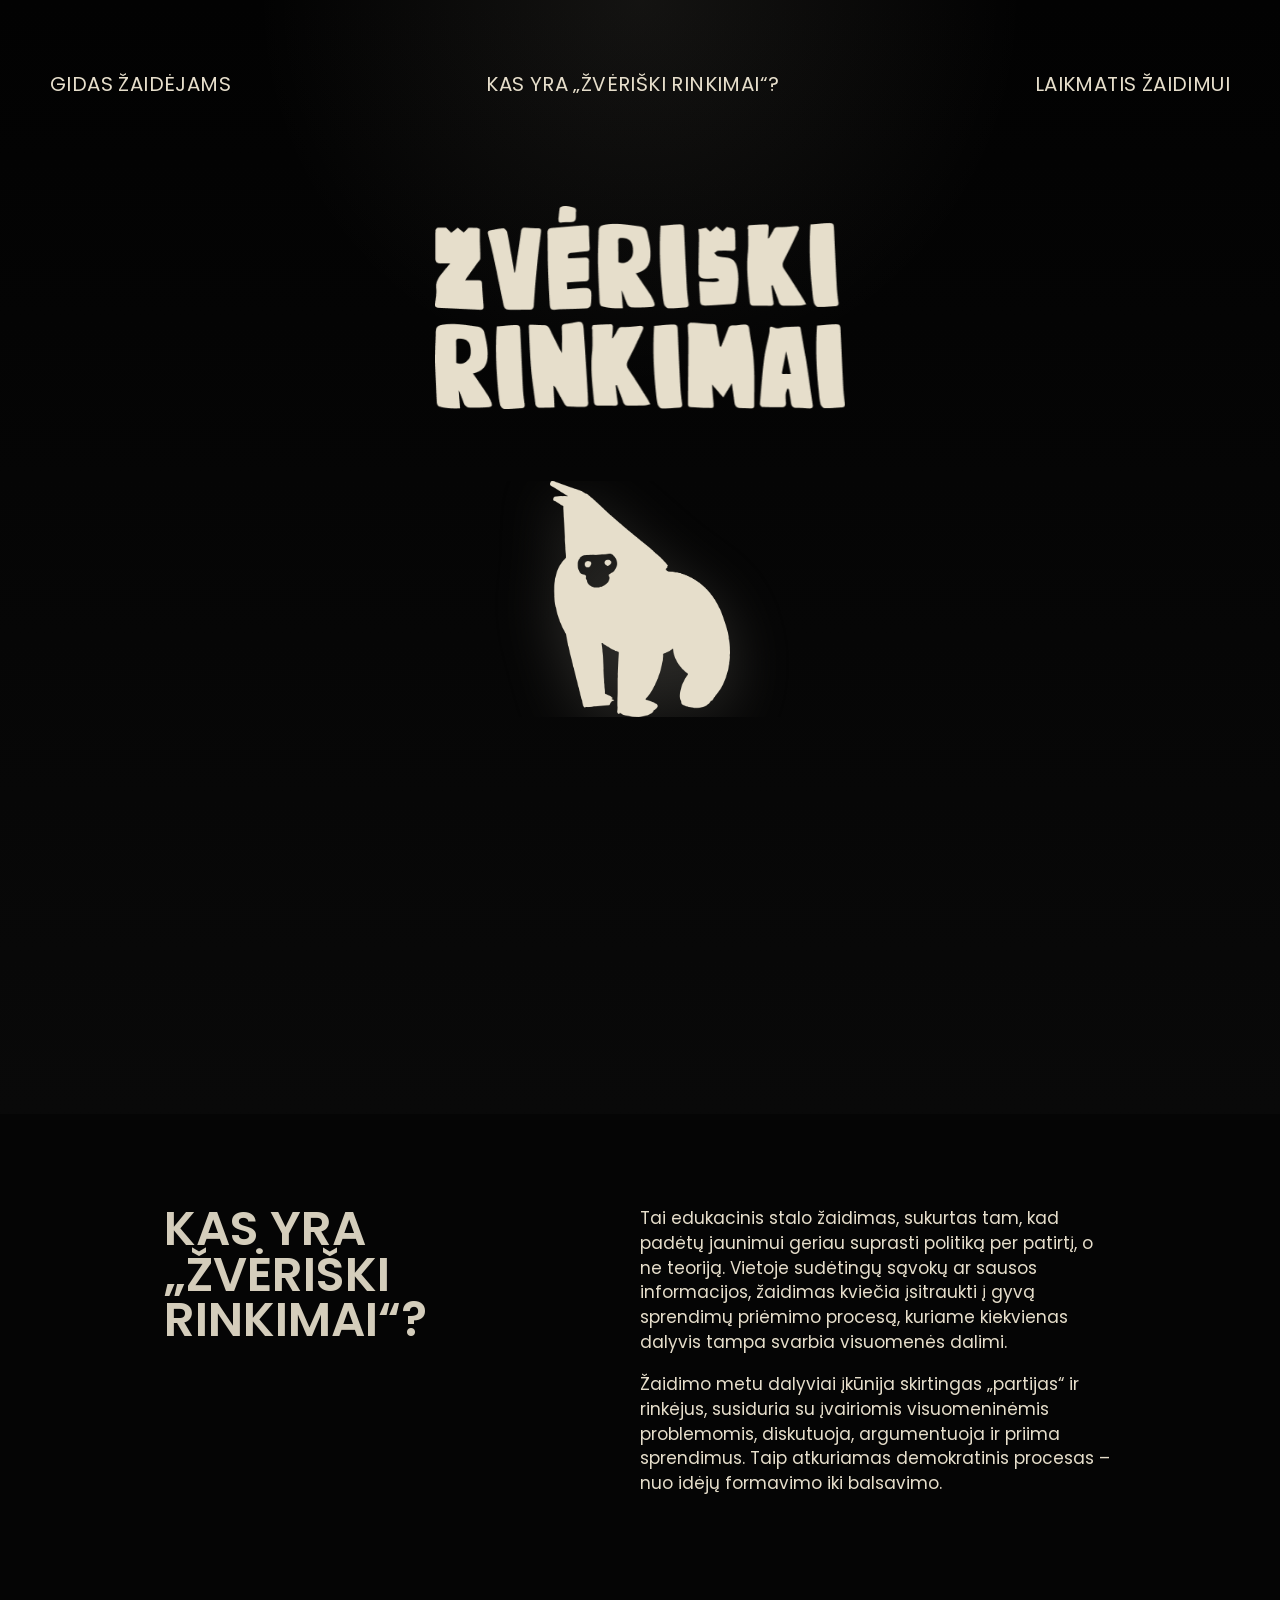
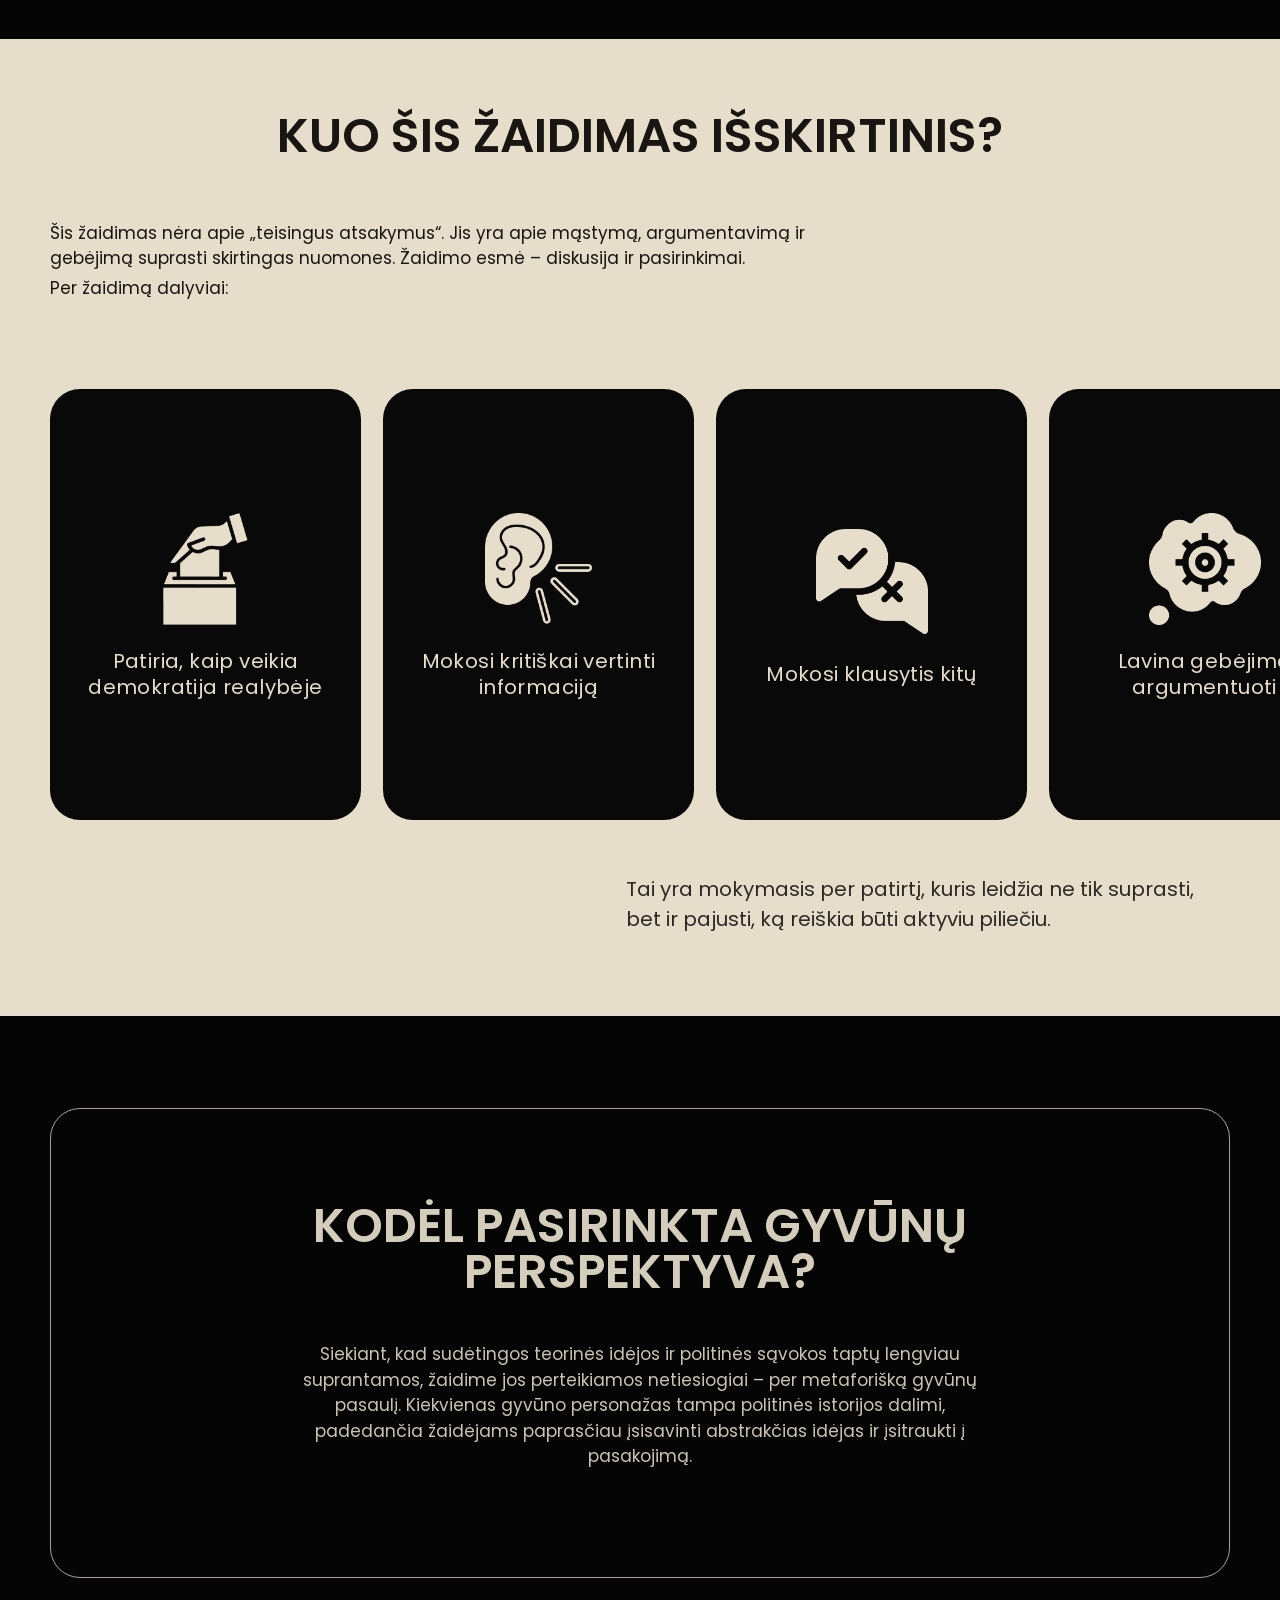
==== index.html @ 63f1d56a "Update index.html" ====
<!DOCTYPE html>
<html lang="lt">
  <head>
    <meta charset="UTF-8" />
    <meta name="viewport" content="width=device-width, initial-scale=1.0" />
    <title>Žvėriški rinkimai</title>
    <meta
      name="description"
      content="Interaktyvus edukacinis žaidimas apie demokratiją, sprendimų priėmimą ir visuomenę."
    />
    <link rel="preconnect" href="https://fonts.googleapis.com" />
    <link rel="preconnect" href="https://fonts.gstatic.com" crossorigin />
    <link
      href="https://fonts.googleapis.com/css2?family=Poppins:wght@400;500;600;700;800&display=swap"
      rel="stylesheet"
    />
    <link rel="stylesheet" href="./css/main.css" />
  </head>
  <body>
    <header class="hero">
      <button
        class="mobile-menu-button"
        type="button"
        aria-expanded="false"
        aria-controls="mobile-menu"
        aria-label="Atidaryti meniu"
      >
        <span></span>
        <span></span>
        <span></span>
      </button>

      <div id="mobile-menu" class="mobile-menu" hidden>
        <div class="mobile-menu__panel">
          <button class="mobile-menu__close" type="button" aria-label="Uždaryti meniu">
            ×
          </button>
          <a class="mobile-menu__link" href="./gidas-zaidejams.html">Gidas žaidėjams</a>
          <a class="mobile-menu__link" href="./index.html">Kas yra žvėriški rinkimai?</a>
          <a class="mobile-menu__link" href="./laikmatis.html">Laikmatis žaidimui</a>
        </div>
      </div>

      <nav class="topbar">
        <a class="topbar__link" href="./gidas-zaidejams.html">Gidas žaidėjams</a>
        <a class="topbar__link topbar__link--center" href="./index.html">
          Kas yra „žvėriški rinkimai“?
        </a>
        <a class="topbar__link" href="./laikmatis.html">Laikmatis žaidimui</a>
      </nav>

      <div class="hero__content">
        <div class="hero__title-wrap">
          <img
            class="hero__logo"
            src="./logo.png"
            alt="Žvėriški rinkimai logotipas"
          />
        </div>

        <div class="hero__animal-frame">
          <img
            id="animal-image"
            class="hero__animal-image"
            src="./gorila.png"
            alt="Žaidimo gyvūno iliustracija"
          />
        </div>
      </div>
    </header>

    <main>
      <section class="section section--dark home-about">
        <div class="container section__grid">
          <div class="section__title-block">
            <h2 class="section__title-main">Kas yra „žvėriški rinkimai“?</h2>
          </div>
          <div class="section__body">
            <p>
              Tai edukacinis stalo žaidimas, sukurtas tam, kad padėtų jaunimui
              geriau suprasti politiką per patirtį, o ne teoriją. Vietoje
              sudėtingų sąvokų ar sausos informacijos, žaidimas kviečia
              įsitraukti į gyvą sprendimų priėmimo procesą, kuriame kiekvienas
              dalyvis tampa svarbia visuomenės dalimi.
            </p>
            <p>
              Žaidimo metu dalyviai įkūnija skirtingas „partijas“ ir rinkėjus,
              susiduria su įvairiomis visuomeninėmis problemomis, diskutuoja,
              argumentuoja ir priima sprendimus. Taip atkuriamas demokratinis
              procesas – nuo idėjų formavimo iki balsavimo.
            </p>
          </div>
        </div>
      </section>

      <section class="section section--light home-features">
        <div class="container">
          <div class="home-features__layout">
            <div class="section__heading section__heading--center home-features__heading">
              <h2>Kuo šis žaidimas išskirtinis?</h2>
            </div>

            <div class="home-features__intro">
              <p>
                Šis žaidimas nėra apie „teisingus atsakymus“. Jis yra apie
                mąstymą, argumentavimą ir gebėjimą suprasti skirtingas
                nuomones. Žaidimo esmė – diskusija ir pasirinkimai.
              </p>
              <p>Per žaidimą dalyviai:</p>
            </div>

            <div
              class="features home-features__cards"
              style="
                display: flex;
                flex-direction: row;
                flex-wrap: nowrap;
                justify-content: center;
                align-items: stretch;
                gap: 22px;
                width: max-content;
                margin: 54px auto 0;
              "
            >
              <article
                class="feature-card"
                style="flex: 0 0 311px; width: 311px; min-height: 431px;"
              >
                <img src="./balsuoti.png" alt="Balsuoti ikona" />
                <p>Patiria, kaip veikia demokratija realybėje</p>
              </article>
              <article
                class="feature-card"
                style="flex: 0 0 311px; width: 311px; min-height: 431px;"
              >
                <img src="./klausyti.png" alt="Klausyti ikona" />
                <p>Mokosi kritiškai vertinti informaciją</p>
              </article>
              <article
                class="feature-card"
                style="flex: 0 0 311px; width: 311px; min-height: 431px;"
              >
                <img src="./diskutuoti.png" alt="Diskutuoti ikona" />
                <p>Mokosi klausytis kitų</p>
              </article>
              <article
                class="feature-card"
                style="flex: 0 0 311px; width: 311px; min-height: 431px;"
              >
                <img src="./mastyti.png" alt="Mąstyti ikona" />
                <p>Lavina gebėjimą argumentuoti</p>
              </article>
            </div>

            <p class="section__note home-features__note">
              Tai yra mokymasis per patirtį, kuris leidžia ne tik suprasti, bet
              ir pajusti, ką reiškia būti aktyviu piliečiu.
            </p>
          </div>
        </div>
      </section>

      <section class="section section--dark section--final home-why">
        <div class="container">
          <div class="home-why__panel">
            <div class="section__heading section__heading--center">
              <h2>Kodėl pasirinkta gyvūnų perspektyva?</h2>
              <p>
                Siekiant, kad sudėtingos teorinės idėjos ir politinės sąvokos taptų
                lengviau suprantamos, žaidime jos perteikiamos netiesiogiai – per metaforišką
                gyvūnų pasaulį. Kiekvienas gyvūno personažas tampa politinės istorijos
                dalimi, padedančia žaidėjams paprasčiau įsisavinti abstrakčias idėjas ir
                įsitraukti į pasakojimą.
              </p>
            </div>
          </div>
        </div>
      </section>
    </main>

    <script>
      const animals = [
        "gorila.png",
        "zuikis.png",
        "krokodilas.png",
        "arklys.png",
        "avis.png",
      ];

      const animalImage = document.getElementById("animal-image");
      let currentAnimalIndex = 0;

      setInterval(() => {
        animalImage.style.opacity = "0";

        setTimeout(() => {
          currentAnimalIndex = (currentAnimalIndex + 1) % animals.length;
          animalImage.src = `./${animals[currentAnimalIndex]}`;
          animalImage.style.opacity = "1";
        }, 180);
      }, 5000);

      const mobileMenu = document.getElementById("mobile-menu");
      const mobileMenuButton = document.querySelector(".mobile-menu-button");
      const mobileMenuClose = document.querySelector(".mobile-menu__close");
      const mobileMenuLinks = document.querySelectorAll(".mobile-menu__link");

      function setMobileMenu(open) {
        mobileMenu.hidden = !open;
        mobileMenu.classList.toggle("is-open", open);
        mobileMenu.style.display = open ? "block" : "none";
        mobileMenu.setAttribute("aria-hidden", String(!open));
        document.body.classList.toggle("menu-open", open);
        mobileMenuButton.setAttribute("aria-expanded", String(open));
      }

      mobileMenuButton.addEventListener("click", () => setMobileMenu(true));
      mobileMenuClose.addEventListener("click", () => setMobileMenu(false));
      mobileMenu.addEventListener("click", (event) => {
        if (event.target === mobileMenu) {
          setMobileMenu(false);
        }
      });

      mobileMenuLinks.forEach((link) => {
        link.addEventListener("click", () => setMobileMenu(false));
      });

      document.addEventListener("keydown", (event) => {
        if (event.key === "Escape") {
          setMobileMenu(false);
        }
      });

      setMobileMenu(false);
    </script>
  </body>
</html>
---- css/main.css ----
:root {
  --bg: #050505;
  --text-light: #e6decb;
  --text-dark: #181512;
  --panel: #0d0d0d;
  --accent: #e6decb;
  --section-light: #e6decb;
  --card-shadow: 0 18px 40px rgba(0, 0, 0, 0.2);
  --container: 1120px;
}

@keyframes fade-up {
  from {
    opacity: 0;
    transform: translateY(24px);
  }

  to {
    opacity: 1;
    transform: translateY(0);
  }
}

@keyframes soft-float {
  0%,
  100% {
    transform: translateY(0);
  }

  50% {
    transform: translateY(-8px);
  }
}

@keyframes glow-pulse {
  0%,
  100% {
    filter: drop-shadow(0 14px 30px rgba(230, 222, 203, 0.18));
  }

  50% {
    filter: drop-shadow(0 18px 42px rgba(230, 222, 203, 0.28));
  }
}

* {
  box-sizing: border-box;
}

html {
  scroll-behavior: smooth;
}

body {
  margin: 0;
  font-family: "Poppins", sans-serif;
  background: var(--bg);
  color: var(--text-light);
}

body.menu-open {
  overflow: hidden;
}

body.page {
  min-height: 100vh;
}

img {
  display: block;
  max-width: 100%;
}

a {
  color: inherit;
  text-decoration: none;
}

.container {
  width: min(calc(100% - 48px), var(--container));
  margin: 0 auto;
}

.hero {
  min-height: 100vh;
  padding: 32px 0 72px;
  background:
    radial-gradient(circle at top, rgba(230, 222, 203, 0.08), transparent 30%),
    linear-gradient(180deg, #020202 0%, #090909 100%);
}

.hero--subpage {
  min-height: auto;
  padding: 67px 0 0;
}

.hero--subpage-light {
  background: var(--section-light);
  color: var(--text-dark);
}

.topbar {
  width: min(calc(100% - 48px), var(--container));
  margin: 0 auto 56px;
  display: flex;
  justify-content: space-between;
  gap: 16px;
  align-items: center;
  font-size: 20px;
  line-height: 1;
  text-transform: uppercase;
  letter-spacing: 0;
}

.topbar--subpage {
  width: min(calc(100% - 100px), 1340px);
  margin: 0 auto;
  display: grid;
  grid-template-columns: 216px minmax(240px, 1fr) 232px;
  justify-content: space-between;
  align-items: start;
  gap: 24px;
  font-size: 20px;
  line-height: 1;
  letter-spacing: 0;
}

.topbar__link {
  opacity: 0.86;
  transition: opacity 0.2s ease, transform 0.2s ease;
  animation: fade-up 0.7s ease both;
}

.topbar__link--dark {
  color: rgba(24, 21, 18, 0.92);
}

.topbar__link:hover {
  opacity: 1;
  transform: translateY(-2px);
}

.mobile-menu-button,
.mobile-menu {
  display: none;
}

.mobile-menu-button {
  position: absolute;
  top: 20px;
  right: 20px;
  z-index: 30;
  width: 48px;
  height: 42px;
  border: 0;
  border-radius: 10px;
  background: #050505;
  padding: 8px;
  cursor: pointer;
}

.mobile-menu-button span {
  display: block;
  width: 24px;
  height: 4px;
  margin: 4px auto;
  border-radius: 999px;
  background: var(--text-light);
}

.mobile-menu-button--dark span {
  background: var(--text-light);
}

.mobile-menu {
  display: none !important;
  position: fixed;
  inset: 0;
  z-index: 50;
  background: rgba(0, 0, 0, 0.18);
  opacity: 0;
  pointer-events: none;
}

.mobile-menu[hidden] {
  display: none !important;
}

.mobile-menu.is-open {
  display: block !important;
  opacity: 1;
  pointer-events: auto;
}

.mobile-menu__panel {
  position: absolute;
  top: 18px;
  left: 18px;
  right: 18px;
  bottom: 18px;
  border-radius: 16px;
  background: #050505;
  padding: 18px 18px 24px;
}

.mobile-menu__close {
  position: absolute;
  top: 8px;
  right: 12px;
  border: 0;
  background: transparent;
  color: var(--text-light);
  font-size: 2.2rem;
  line-height: 1;
  cursor: pointer;
}

.mobile-menu__link {
  display: block;
  margin-bottom: 16px;
  color: var(--text-light);
  font-size: 1rem;
  text-transform: uppercase;
}

.topbar--subpage .topbar__link:first-child {
  justify-self: start;
  text-align: left;
}

.topbar__link--center {
  justify-self: center;
  text-align: center;
  white-space: nowrap;
}

.topbar--subpage .topbar__link:last-child {
  justify-self: end;
  text-align: right;
}

.hero__content {
  width: min(calc(100% - 48px), 760px);
  margin: 0 auto;
  text-align: center;
  animation: fade-up 0.8s ease both;
  animation-delay: 0.15s;
}

.hero__title-wrap {
  display: flex;
  flex-direction: column;
  align-items: center;
}

.eyebrow {
  margin: 0 0 12px;
  text-transform: uppercase;
  letter-spacing: 0.16em;
  font-size: 0.8rem;
  color: rgba(230, 222, 203, 0.72);
}

.hero__logo {
  width: min(100%, 360px);
  margin-bottom: 48px;
  object-fit: contain;
  animation: fade-up 0.9s ease both;
}

h1,
h2,
p {
  margin-top: 0;
}

h1 {
  margin-bottom: 28px;
  font-size: clamp(3rem, 8vw, 5.6rem);
  line-height: 0.9;
  text-transform: uppercase;
  font-weight: 800;
}

.hero__animal-frame {
  position: relative;
  width: min(100%, 360px);
  height: 360px;
  margin: 0 auto;
  overflow: hidden;
  animation: soft-float 5s ease-in-out infinite;
}

.hero__animal-image {
  position: absolute;
  inset: 0;
  width: 100%;
  height: 100%;
  object-fit: contain;
  object-position: center center;
  filter: drop-shadow(0 14px 30px rgba(230, 222, 203, 0.18));
  transition: opacity 0.35s ease;
  animation: glow-pulse 4.5s ease-in-out infinite;
}

.hero__text {
  max-width: 620px;
  margin: 0 auto;
  min-height: 3.5em;
  color: rgba(230, 222, 203, 0.82);
  font-size: 1rem;
  line-height: 1.75;
  animation: fade-up 1s ease both;
  animation-delay: 0.28s;
}

.home-why__panel {
  border: 1px solid rgba(230, 222, 203, 0.72);
  border-radius: 30px;
  padding: 94px 32px 90px;
}

.home-features__layout {
  display: flex;
  flex-direction: column;
}

.home-features__heading {
  max-width: none;
}

.home-features__intro {
  max-width: 760px;
}

.home-features__intro p {
  margin: 0;
  font-size: 1rem;
  line-height: 1.9;
}

.home-features__intro p + p {
  margin-top: 4px;
}

.home-features__cards {
  display: grid;
  grid-template-columns: repeat(4, minmax(0, 1fr));
  align-items: stretch;
  gap: 22px;
}

.home-features__note {
  max-width: 760px;
}

.section {
  padding: 88px 0;
  animation: fade-up 0.8s ease both;
}

.section--dark {
  background: var(--bg);
  color: var(--text-light);
}

.section--light {
  background: var(--section-light);
  color: var(--text-dark);
}

.section__grid {
  display: grid;
  grid-template-columns: minmax(220px, 0.8fr) minmax(0, 1.2fr);
  gap: 48px;
  align-items: start;
}

.section__label {
  margin-bottom: 10px;
  font-size: 0.82rem;
  text-transform: uppercase;
  letter-spacing: 0.18em;
  color: rgba(230, 222, 203, 0.72);
}

.section--light .section__label {
  color: rgba(24, 21, 18, 0.56);
}

.section__title-block {
  display: flex;
  flex-direction: column;
  align-items: flex-start;
}

.section__title-prefix {
  margin-bottom: 12px;
  font-size: clamp(1.2rem, 2.4vw, 2rem);
  font-weight: 500;
  text-transform: uppercase;
  letter-spacing: 0;
  color: rgba(230, 222, 203, 0.82);
}

.section__title-main {
  margin-bottom: 0;
  font-size: clamp(3rem, 6vw, 5.3rem);
  line-height: 0.95;
  letter-spacing: 0;
}

h2 {
  margin-bottom: 18px;
  font-size: clamp(2rem, 4vw, 3rem);
  line-height: 1.05;
  text-transform: uppercase;
}

.section__body,
.section__heading p,
.section__note {
  font-size: 1rem;
  line-height: 1.9;
}

.section__heading {
  max-width: 820px;
}

.section__heading--center {
  margin-left: auto;
  margin-right: auto;
  text-align: center;
}

.features {
  margin-top: 44px;
  display: grid;
  grid-template-columns: repeat(4, minmax(0, 1fr));
  gap: 22px;
}

.feature-card {
  min-height: 260px;
  padding: 28px 20px 24px;
  border-radius: 28px;
  background: #090909;
  color: var(--text-light);
  box-shadow: var(--card-shadow);
  display: flex;
  flex-direction: column;
  justify-content: center;
  align-items: center;
  gap: 28px;
  text-align: center;
  transition: transform 0.25s ease, box-shadow 0.25s ease;
  animation: fade-up 0.7s ease both;
}

.feature-card:hover {
  transform: translateY(-8px);
  box-shadow: 0 24px 48px rgba(0, 0, 0, 0.28);
}

.feature-card:nth-child(1) {
  animation-delay: 0.08s;
}

.feature-card:nth-child(2) {
  animation-delay: 0.16s;
}

.feature-card:nth-child(3) {
  animation-delay: 0.24s;
}

.feature-card:nth-child(4) {
  animation-delay: 0.32s;
}

.feature-card img {
  width: 110px;
  height: 110px;
  object-fit: contain;
  margin: 0 auto;
}

.feature-card p {
  margin-bottom: 0;
  font-size: 1rem;
  line-height: 1.5;
  max-width: 220px;
}

.feature-card--custom {
  justify-content: flex-start;
}

.feature-card-custom__icon {
  width: 140.66px;
  height: 184px;
  position: relative;
  flex-shrink: 0;
}

.feature-card-custom__text {
  width: 100%;
  max-width: 259px;
  margin: 0;
  text-align: center;
  color: #e6decb;
  font-size: 20px;
  font-family: "Poppins", sans-serif;
  font-weight: 400;
  line-height: 1.4;
  letter-spacing: 0.4px;
  word-wrap: break-word;
}

.vector,
.vector_01,
.vector_02,
.vector_03,
.vector_04 {
  position: absolute;
  background: #e6decb;
}

.vector {
  width: 121.7px;
  height: 61.08px;
  left: 0;
  top: 122.92px;
}

.vector_01 {
  width: 65.69px;
  height: 45.23px;
  left: 28.03px;
  top: 59.33px;
}

.vector_02 {
  width: 103.41px;
  height: 69.26px;
  left: 11.74px;
  top: 13.03px;
}

.vector_03 {
  width: 119.02px;
  height: 20.15px;
  left: 1.3px;
  top: 96.98px;
}

.vector_04 {
  width: 30.77px;
  height: 49.53px;
  left: 109.9px;
  top: 0;
}

.section__note {
  max-width: 760px;
  margin: 36px auto 0;
  text-align: center;
}

@media (prefers-reduced-motion: reduce) {
  *,
  *::before,
  *::after {
    animation: none !important;
    transition: none !important;
    scroll-behavior: auto !important;
  }
}

.section--final {
  padding-bottom: 110px;
}

@media (min-width: 1025px) {
  :root {
    --container: 1340px;
  }

  .hero:not(.hero--subpage) {
    min-height: 1114px;
    padding: 74px 0 104px;
  }

  .hero:not(.hero--subpage) .topbar {
    width: min(calc(100% - 100px), 1340px);
    margin-bottom: 112px;
    font-size: 20px;
    font-weight: 400;
    letter-spacing: 0.02em;
  }

  .hero:not(.hero--subpage) .hero__content {
    width: min(calc(100% - 100px), 560px);
  }

  .hero:not(.hero--subpage) .hero__logo {
    width: 410px;
    margin-bottom: 72px;
  }

  .hero:not(.hero--subpage) .hero__animal-frame {
    width: 308px;
    height: 236px;
  }

  .home-about {
    padding-top: 92px;
    padding-bottom: 126px;
  }

  .section--dark .container,
  .section--light .container {
    width: min(calc(100% - 100px), 1340px);
  }

  .home-about .section__grid {
    grid-template-columns: 356px 476px;
    justify-content: center;
    gap: 120px;
  }

  .home-about .section__title-main {
    font-size: 48px;
    font-weight: 600;
    line-height: 0.95;
    letter-spacing: 0;
    text-transform: uppercase;
    color: rgba(230, 222, 203, 0.92);
  }

  .home-about .section__body {
    max-width: 476px;
    font-size: 17px;
    line-height: 1.46;
    letter-spacing: 0;
  }

  .home-about .section__body p + p {
    margin-top: 8px;
  }

  .home-features {
    padding-top: 74px;
    padding-bottom: 82px;
  }

  .home-features .section__heading {
    width: 100%;
    max-width: none;
  }

  .home-features .section__heading h2 {
    margin-bottom: 0;
    font-size: 48px;
    font-weight: 600;
    line-height: 0.95;
    letter-spacing: 0;
  }

  .home-features__layout {
    align-items: stretch;
    width: min(100%, 1340px);
    margin: 0 auto;
  }

  .home-features__heading {
    display: flex;
    justify-content: center;
    margin-bottom: 62px;
    text-align: center;
  }

  .home-features__intro {
    width: 100%;
    max-width: 760px;
    margin-bottom: 34px;
  }

  .home-features__intro p {
    font-size: 17px;
    line-height: 1.5;
    letter-spacing: 0;
  }

  .home-features .features {
    margin-top: 0;
    display: grid;
    grid-template-columns: repeat(4, minmax(0, 311px));
    justify-content: space-between;
    gap: 22px;
  }

  .home-features__cards {
    display: grid;
    width: 100%;
    gap: 22px;
  }

  .home-features .feature-card {
    width: 311px;
    min-height: 431px;
    padding: 42px 28px 34px;
    border-radius: 30px;
    gap: 42px;
    justify-content: flex-start;
    box-shadow: none;
  }

  .home-features .feature-card img {
    width: 126px;
    height: 126px;
  }

  .home-features .feature-card p {
    max-width: 259px;
    font-size: 20px;
    line-height: 1.4;
    letter-spacing: 0.02em;
  }

  .home-features__note {
    width: 604px;
    max-width: 604px;
    margin: 54px 0 0 auto;
    font-size: 20px;
    line-height: 1.5;
    letter-spacing: 0;
    color: rgba(24, 21, 18, 0.9);
    text-align: left;
  }

  .home-why {
    padding-top: 92px;
    padding-bottom: 92px;
  }

  .home-why .section__heading {
    max-width: 692px;
  }

  .home-why__panel .section__heading h2 {
    margin-bottom: 48px;
    font-size: 48px;
    font-weight: 600;
    line-height: 0.95;
    color: rgba(230, 222, 203, 0.92);
  }

  .home-why__panel .section__heading p {
    font-size: 17px;
    line-height: 1.5;
    letter-spacing: 0;
    color: rgba(230, 222, 203, 0.88);
  }
}

.page-shell {
  padding: 32px 0 96px;
  background:
    radial-gradient(circle at top, rgba(230, 222, 203, 0.08), transparent 30%),
    linear-gradient(180deg, #020202 0%, #090909 100%);
}

.page-topbar {
  width: min(calc(100% - 48px), var(--container));
  margin: 0 auto 52px;
  display: flex;
  justify-content: space-between;
  align-items: center;
  gap: 16px;
}

.page-panel {
  width: min(calc(100% - 48px), 980px);
  margin: 0 auto;
  padding: 40px;
  border: 1px solid rgba(230, 222, 203, 0.12);
  border-radius: 32px;
  background: rgba(11, 11, 11, 0.92);
  box-shadow: 0 24px 80px rgba(0, 0, 0, 0.3);
}

.page-panel--guide {
  display: grid;
  gap: 28px;
}

.guide-grid {
  display: grid;
  grid-template-columns: repeat(2, minmax(0, 1fr));
  gap: 20px;
}

.guide-card {
  padding: 24px;
  border-radius: 24px;
  background: rgba(230, 222, 203, 0.06);
  border: 1px solid rgba(230, 222, 203, 0.08);
}

.guide-card h3 {
  margin: 0 0 12px;
  font-size: 1.1rem;
}

.guide-card p,
.guide-card li {
  color: rgba(230, 222, 203, 0.84);
  line-height: 1.7;
}

.guide-card ul {
  margin: 0;
  padding-left: 18px;
}

.page-actions {
  display: flex;
  flex-wrap: wrap;
  gap: 14px;
}

.button {
  display: inline-flex;
  align-items: center;
  justify-content: center;
  min-height: 48px;
  padding: 0 20px;
  border-radius: 999px;
  border: 1px solid rgba(230, 222, 203, 0.2);
  background: transparent;
  color: var(--text-light);
  font: inherit;
  cursor: pointer;
  transition: transform 0.2s ease, background 0.2s ease, color 0.2s ease;
}

.button:hover {
  transform: translateY(-1px);
  background: rgba(230, 222, 203, 0.08);
}

.button--solid {
  background: var(--accent);
  color: var(--text-dark);
  border-color: var(--accent);
}

.button--solid:hover {
  background: #f0e7d3;
}

.timer-layout {
  display: grid;
  grid-template-columns: minmax(0, 1.2fr) minmax(280px, 0.8fr);
  gap: 28px;
  align-items: start;
}

.timer-card,
.timer-presets {
  padding: 28px;
  border-radius: 28px;
  background: rgba(230, 222, 203, 0.06);
  border: 1px solid rgba(230, 222, 203, 0.08);
}

.timer-display {
  margin: 18px 0 22px;
  font-size: clamp(3rem, 10vw, 6rem);
  line-height: 1;
  font-weight: 800;
  letter-spacing: 0.04em;
}

.timer-status {
  color: rgba(230, 222, 203, 0.74);
  min-height: 24px;
}

.timer-controls {
  display: flex;
  flex-wrap: wrap;
  gap: 12px;
  margin-top: 24px;
}

.timer-presets h3 {
  margin: 0 0 14px;
}

.preset-list {
  display: grid;
  gap: 12px;
}

.preset-button {
  width: 100%;
  justify-content: flex-start;
}

.timer-note {
  margin-top: 18px;
  color: rgba(230, 222, 203, 0.74);
  line-height: 1.7;
}

.footer-link {
  color: rgba(230, 222, 203, 0.82);
}

.timer-page {
  min-height: 100vh;
  background: #050505;
  color: var(--text-light);
  overflow-x: hidden;
}

.timer-nav {
  width: min(calc(100% - 72px), 1400px);
  margin: 0 auto;
  position: relative;
  min-height: 58px;
  display: flex;
  justify-content: space-between;
  align-items: center;
  gap: 20px;
}

.timer-nav__link {
  font-size: clamp(0.92rem, 1.4vw, 1.2rem);
  text-transform: uppercase;
  color: rgba(24, 21, 18, 0.92);
}

.timer-nav__link:last-child {
  margin-left: auto;
}

.timer-nav__logo {
  position: absolute;
  left: 50%;
  transform: translateX(-50%);
}

.timer-nav__logo img {
  width: min(100%, 96px);
  object-fit: contain;
}

.timer-main {
  width: min(calc(100% - 48px), 1440px);
  margin: 0 auto;
  padding: 24px 0 72px;
}

.timer-stage-shell {
  position: relative;
}

.timer-stage {
  display: grid;
  grid-template-columns: 1.12fr 0.88fr;
  gap: 18px;
  align-items: stretch;
}

.timer-clock-wrap {
  position: relative;
  width: 100%;
  max-width: 352px;
  aspect-ratio: 1 / 1;
  margin: 24px auto 72px;
}

.timer-info-panel {
  min-height: 739px;
  padding: 96px 48px 44px;
  border-radius: 30px;
  background: var(--section-light);
  color: var(--text-dark);
  display: flex;
  flex-direction: column;
  justify-content: space-between;
}

.timer-copy {
  max-width: 586px;
}

.timer-copy__title {
  margin: 0 0 34px;
  font-size: clamp(2.4rem, 4vw, 4rem);
  line-height: 0.95;
  text-transform: uppercase;
  max-width: 603px;
}

.timer-copy__lead,
.timer-copy__label,
.timer-copy__recommendations p {
  margin: 0;
  font-size: clamp(1.25rem, 2vw, 2rem);
  line-height: 1.45;
  letter-spacing: 0.01em;
}

.timer-copy__lead {
  max-width: 320px;
  margin-bottom: 54px;
}

.timer-copy__label {
  margin-bottom: 28px;
  font-weight: 500;
}

.timer-copy__recommendations {
  display: grid;
  gap: 6px;
  max-width: 586px;
}

.timer-preset-row {
  display: flex;
  justify-content: space-between;
  gap: 16px;
  max-width: 586px;
}

.timer-preset-pill {
  --progress: 1;
  display: inline-flex;
  align-items: center;
  justify-content: center;
  min-width: 146px;
  min-height: 56px;
  padding: 0 24px;
  border: 1px solid #050505;
  border-radius: 500px;
  background: #050505;
  color: var(--text-light);
  font: inherit;
  font-size: clamp(1.25rem, 1.8vw, 1.5rem);
  font-weight: 400;
  cursor: pointer;
  transition: transform 0.2s ease, background 0.2s ease, color 0.2s ease,
    border-color 0.2s ease;
}

.timer-preset-pill__short {
  display: none;
}

.timer-preset-pill:hover,
.timer-preset-pill.timer-badge--active {
  background: #e6decb;
  color: #050505;
  transform: translateY(-2px);
}

.timer-display-panel {
  min-height: 739px;
  padding: 72px 44px 44px;
  border-radius: 30px;
  border: 1px solid rgba(230, 222, 203, 0.88);
  background: #050505;
  color: var(--text-light);
  display: flex;
  flex-direction: column;
  justify-content: flex-start;
  align-items: center;
}

.timer-ring {
  position: absolute;
  inset: 0;
  border-radius: 50%;
  background: conic-gradient(
    from -90deg,
    var(--text-light) calc(var(--timer-progress, 1) * 1turn),
    rgba(230, 222, 203, 0.18) 0
  );
}

.timer-ring::after {
  content: "";
  position: absolute;
  inset: 22px;
  border-radius: 50%;
  background: #050505;
}

.timer-clock__display {
  position: absolute;
  top: 50%;
  left: 50%;
  z-index: 2;
  width: 100%;
  transform: translate(-50%, -50%);
  color: var(--text-light);
  font-size: 92px;
  font-weight: 700;
  line-height: 1;
  letter-spacing: 0;
  text-align: center;
}

.timer-side-controls {
  width: 100%;
  max-width: 404px;
  display: grid;
  grid-template-columns: repeat(2, minmax(0, 1fr));
  justify-content: center;
  gap: 22px 30px;
}

.timer-action {
  display: inline-flex;
  align-items: center;
  justify-content: center;
  min-width: 169px;
  min-height: 50px;
  padding: 0 36px;
  border: 1px solid rgba(230, 222, 203, 0.88);
  border-radius: 999px;
  background: #050505;
  color: var(--text-light);
  font: inherit;
  font-size: 20px;
  cursor: pointer;
  transition: transform 0.2s ease, opacity 0.2s ease, box-shadow 0.2s ease,
    background 0.2s ease, color 0.2s ease;
}

.timer-action:not(:disabled):hover {
  background: #e6decb;
  color: var(--text-dark);
  transform: translateY(-2px);
  opacity: 1;
  box-shadow: none;
}

.timer-action--primary {
  background: #050505;
}

.timer-action:disabled {
  opacity: 0.46;
  cursor: default;
  transform: none;
  box-shadow: none;
}

#start-button {
  justify-self: end;
  width: 170px;
}

#stop-button {
  justify-self: start;
  width: 203px;
}

#resume-button {
  grid-column: 1 / -1;
  justify-self: center;
  width: 168px;
}

.guide-page {
  background: var(--section-light);
  color: var(--text-dark);
}

.guide-hero__intro {
  background: var(--section-light);
  padding: 136px 0 300px;
}

@media (min-width: 1025px) {
  .timer-main {
    width: min(calc(100% - 48px), 1440px);
    padding-top: 20px;
  }

  .timer-stage-shell {
    width: min(calc(100% - 100px), 1340px);
    margin: 0 auto;
  }

  .timer-stage {
    grid-template-columns: minmax(0, 738px) minmax(0, 590px);
    gap: 12px;
  }

  .timer-info-panel,
  .timer-display-panel {
    min-height: 739px;
  }

  .timer-copy__title {
    max-width: 603px;
    font-size: 48px;
    line-height: 45.57px;
  }

  .timer-copy__lead,
  .timer-copy__label,
  .timer-copy__recommendations p {
    font-size: 24px;
  }

  .timer-copy__lead {
    max-width: 320px;
  }

  .timer-copy__recommendations,
  .timer-preset-row {
    max-width: 586px;
  }

  .timer-preset-pill {
    min-width: 142px;
    min-height: 52px;
    font-size: 20px;
  }

  .timer-clock-wrap {
    max-width: 352px;
    margin: 34px auto 72px;
  }

  .timer-clock__display {
    font-size: 92px;
  }

  .timer-action {
    min-height: 48px;
    font-size: 20px;
  }
}

.guide-nav {
  width: min(calc(100% - 100px), 1340px);
  margin: 0 auto 120px;
  display: grid;
  grid-template-columns: 1fr auto 1fr;
  align-items: center;
  gap: 16px;
}

.guide-nav__link {
  font-size: 0.72rem;
  font-weight: 500;
  text-transform: uppercase;
  letter-spacing: 0.08em;
  color: rgba(24, 21, 18, 0.85);
}

.guide-nav__link:last-child {
  justify-self: end;
}

.guide-nav__logo {
  justify-self: center;
}

.guide-nav__logo img {
  width: 78px;
  object-fit: contain;
}

.guide-hero__content {
  width: min(calc(100% - 100px), 1340px);
  margin: 0 auto;
}

.guide-hero__content--compact {
  max-width: 1340px;
}

.guide-hero__title {
  margin: 0 0 28px;
  color: var(--text-dark);
  font-size: clamp(2.4rem, 3.4vw, 3rem);
  line-height: 0.95;
  text-transform: uppercase;
  font-weight: 800;
}

.guide-hero__lead {
  max-width: 1068px;
  color: rgba(24, 21, 18, 0.78);
  font-size: 1rem;
  line-height: 1.6;
}

.guide-main {
  background: #050505;
  color: var(--text-light);
  padding: 84px 0 96px;
}

.guide-main--visual {
  padding-top: 120px;
  padding-bottom: 110px;
}

.guide-section {
  width: min(calc(100% - 100px), 1340px);
  margin: 0 auto;
}

.guide-section + .guide-section {
  margin-top: 88px;
}

.guide-section--tight + .guide-section--tight {
  margin-top: 110px;
}

.guide-section__heading {
  text-align: center;
}

.guide-section__heading--visual {
  max-width: 500px;
  margin-left: auto;
  text-align: center;
}

.guide-section__heading h2,
.guide-block-title {
  margin: 0 0 14px;
  font-size: clamp(1.8rem, 4vw, 2.8rem);
  text-transform: uppercase;
}

.guide-section__heading--visual h2,
.guide-block-title {
  font-size: clamp(2rem, 3vw, 3rem);
  font-weight: 700;
  letter-spacing: 0.01em;
}

.guide-section__heading p {
  margin: 0;
  color: rgba(230, 222, 203, 0.75);
  line-height: 1.8;
  font-size: 0.86rem;
}

.guide-block-title {
  margin-bottom: 52px;
}

.guide-block-title--center {
  text-align: center;
}

.guide-columns {
  display: grid;
  grid-template-columns: repeat(3, minmax(0, 1fr));
  gap: 26px;
  align-items: start;
}

.guide-columns--visual {
  gap: 34px;
  grid-template-columns: 1.05fr 1.05fr 0.75fr;
}

.guide-column {
  min-height: 100%;
}

.guide-column p {
  margin: 0 0 22px;
  color: rgba(230, 222, 203, 0.82);
  font-size: 0.98rem;
  line-height: 1.7;
}

.guide-column--aside {
  display: flex;
  flex-direction: column;
  justify-content: space-between;
  min-height: 100%;
}

.guide-pill {
  display: inline-flex;
  align-items: center;
  justify-content: center;
  min-height: 48px;
  padding: 0 28px;
  border-radius: 999px;
  background: var(--section-light);
  color: var(--text-dark);
  font-size: 0.84rem;
  font-weight: 500;
}

.guide-pill-stack {
  display: flex;
  flex-direction: column;
  gap: 22px;
  align-items: flex-end;
}

.guide-quote-grid {
  margin-top: 34px;
  display: grid;
  grid-template-columns: repeat(2, minmax(0, 1fr));
  gap: 20px;
}

.guide-quote-grid--visual {
  margin-top: 72px;
  width: min(100%, 920px);
}

.guide-quote,
.guide-accent-card {
  background: var(--section-light);
  color: var(--text-dark);
  border-radius: 30px;
  padding: 30px 26px;
  box-shadow: 0 18px 36px rgba(0, 0, 0, 0.16);
}

.guide-quote p,
.guide-accent-card p {
  margin: 0;
  font-size: 0.86rem;
  line-height: 1.6;
}

.guide-cards {
  display: grid;
  grid-template-columns: repeat(3, minmax(0, 1fr));
  gap: 20px;
}

.guide-cards--visual {
  gap: 22px;
}

.guide-accent-card h3 {
  margin: 0 0 16px;
  font-size: 1.1rem;
  text-transform: uppercase;
  text-align: center;
}

.guide-summary {
  margin-top: 34px;
  display: grid;
  grid-template-columns: 220px minmax(0, 1fr);
  gap: 24px;
  align-items: start;
}

.guide-summary--visual {
  margin-top: 46px;
  grid-template-columns: 260px minmax(0, 1fr);
  gap: 28px;
}

.guide-summary__label {
  text-transform: uppercase;
  font-weight: 700;
  color: var(--text-light);
  font-size: 0.86rem;
}

.guide-summary__text {
  margin: 0;
  color: rgba(230, 222, 203, 0.78);
  line-height: 1.55;
  font-size: 0.9rem;
}

.guide-hero__intro--new {
  min-height: auto;
  padding: 116px 0 32px;
  background: var(--section-light);
}

.guide-hero__content--new {
  width: min(calc(100% - 100px), 1340px);
  max-width: none;
}

.guide-intro-grid {
  display: flex;
  justify-content: space-between;
  gap: 96px;
  align-items: start;
}

.guide-hero__title--new {
  margin: 126px 0 0;
  flex: 0 0 603px;
  font-size: 48px;
  font-weight: 600;
  line-height: 0.95;
}

.guide-intro-copy {
  flex: 0 0 632px;
  display: flex;
  flex-direction: column;
  gap: 109px;
}

.guide-hero__lead--new {
  max-width: none;
  width: 100%;
  color: rgba(24, 21, 18, 0.92);
  font-size: 20px;
  line-height: 1.38;
  letter-spacing: 0;
}

.guide-structure-card {
  width: 650px;
  min-height: 269px;
  padding: 36px 40px 32px;
  border: 1px solid rgba(24, 21, 18, 0.34);
  border-radius: 30px;
  background: transparent;
}

.guide-structure-card h2 {
  margin: 0 0 44px;
  color: var(--text-dark);
  font-size: 40px;
  font-weight: 600;
  line-height: 1.16;
  text-transform: uppercase;
}

.guide-structure-card p {
  margin: 0;
  color: rgba(24, 21, 18, 0.92);
  font-size: 20px;
  line-height: 1.15;
}

.guide-main--new {
  background: var(--section-light);
  color: var(--text-dark);
  padding: 0 0 127px;
}

.guide-section--new {
  width: min(calc(100% - 100px), 1340px);
}

.guide-process-panel {
  min-height: 2423px;
  padding: 58px 32px 42px;
  border-radius: 30px;
  background: #050505;
  color: var(--text-light);
  overflow: hidden;
}

.guide-block-title--new {
  margin-bottom: 72px;
  color: var(--text-light);
  font-size: 48px;
  font-weight: 600;
  line-height: 1;
}

.guide-process-columns {
  display: flex;
  justify-content: space-between;
  gap: 20px;
}

.guide-process-columns .guide-column p {
  margin: 0 0 24px;
  color: rgba(230, 222, 203, 0.94);
  font-size: 20px;
  line-height: 1.163;
}

.guide-process-columns .guide-column {
  flex: 0 0 628px;
  max-width: 628px;
}

.guide-process-columns .guide-column strong {
  color: var(--text-light);
}

.guide-pill-stack--left {
  align-items: flex-start;
}

.guide-pill-stack--left .guide-pill {
  min-width: 126px;
  min-height: 41px;
  padding: 0 24px;
  border-radius: 999px;
  background: var(--section-light);
  color: var(--text-dark);
  font-size: 16px;
}

.guide-advice-card {
  width: 100%;
  min-height: 950px;
  margin-top: 104px;
  padding: 61px 41px 36px;
  border-radius: 30px;
  background: var(--section-light);
  color: var(--text-dark);
}

.guide-advice-card h3 {
  margin: 0 0 74px;
  max-width: 503px;
  font-size: 24px;
  font-weight: 600;
  line-height: 1.163;
  text-transform: uppercase;
}

.guide-advice-card p,
.guide-advice-card li {
  color: rgba(24, 21, 18, 0.94);
  font-size: 20px;
  line-height: 1.163;
}

.guide-advice-card p {
  margin: 0 0 110px;
  max-width: 503px;
  font-weight: 500;
}

.guide-advice-card ol {
  margin: 0;
  padding: 0;
  list-style: none;
  display: flex;
  flex-direction: column;
  gap: 38px;
}

.guide-advice-grid {
  display: flex;
  justify-content: space-between;
  gap: 25px;
  align-items: start;
}

.guide-advice-grid ol {
  flex: 0 0 587px;
}

.guide-tools {
  margin-top: 88px;
  max-width: 630px;
}

.guide-kit {
  margin-top: 104px;
  width: 100%;
}

.guide-block-title--kit {
  margin-bottom: 56px;
}

.guide-process-columns--kit {
  gap: 90px;
  margin-bottom: 98px;
}

.guide-process-columns--kit .guide-column {
  flex: 0 0 560px;
  max-width: 560px;
}

.guide-process-columns--kit .guide-column p {
  margin: 0 0 18px;
}

.guide-tools__lead,
.guide-tools__files {
  margin: 0;
  color: rgba(230, 222, 203, 0.94);
  font-size: 20px;
  line-height: 1.163;
}

.guide-tools__lead {
  margin-bottom: 98px;
}

.guide-tools__files {
  margin-bottom: 100px;
}

.guide-tools__files strong {
  font-weight: 700;
}

.guide-bottom-cards {
  display: flex;
  justify-content: space-between;
  align-items: stretch;
  gap: 40px;
  margin-top: 16px;
}

.guide-bottom-card {
  padding: 10px;
  border-radius: 30px;
}

.guide-bottom-card p {
  margin: 0;
  font-size: 24px;
  line-height: 1.27;
  text-align: center;
}

.guide-bottom-card--light {
  flex: 0 0 685px;
  min-height: 388px;
  border: 1px solid rgba(24, 21, 18, 0.28);
  background: var(--section-light);
  color: var(--text-dark);
  display: flex;
  flex-direction: column;
  justify-content: center;
  align-items: center;
  gap: 32px;
}

.guide-bottom-card--dark {
  flex: 0 0 625px;
  background: #050505;
  color: var(--text-light);
  display: flex;
  align-items: center;
  justify-content: center;
  min-height: 307px;
}

.guide-pill--dark {
  min-width: 252px;
  min-height: 56px;
  background: #050505;
  color: var(--text-light);
  font-size: 20px;
}

.glossary-page {
  background: #050505;
  color: var(--text-light);
}

.glossary-main {
  width: min(calc(100% - 100px), 1340px);
  margin: 0 auto;
  padding: 118px 0 180px;
}

.glossary-title {
  width: min(100%, 603px);
  margin: 0 0 54px;
  font-size: 48px;
  font-weight: 600;
  line-height: 1;
  text-transform: uppercase;
}

.glossary-intro {
  width: min(100%, 1290px);
  margin: 0 0 30px;
  color: rgba(230, 222, 203, 0.9);
  font-size: 24px;
  line-height: 1.45;
  letter-spacing: 0.02em;
}

.glossary-intro--closing {
  margin-bottom: 84px;
}

.glossary-list {
  display: grid;
  gap: 20px;
}

.glossary-item {
  color: rgba(230, 222, 203, 0.9);
  font-size: 24px;
  line-height: 1.45;
  letter-spacing: 0.02em;
}

.glossary-item strong {
  color: var(--text-light);
  font-weight: 700;
}

.glossary-main--new {
  width: min(calc(100% - 100px), 1340px);
  padding-top: 128px;
  padding-bottom: 180px;
}

.glossary-top-grid {
  display: grid;
  grid-template-columns: repeat(2, minmax(0, 660px));
  justify-content: space-between;
  gap: 10px;
  margin-bottom: 160px;
}

.glossary-top-card {
  min-height: 356px;
  padding: 54px 58px;
  border-radius: 30px;
  background: var(--section-light);
  color: var(--text-dark);
  display: flex;
  align-items: center;
}

.glossary-top-card h2 {
  margin: 0 0 22px;
  font-size: 24px;
  font-weight: 600;
  line-height: 1.163;
  text-transform: uppercase;
}

.glossary-top-card p {
  margin: 0;
  font-size: 20px;
  line-height: 1.163;
}

.glossary-title--new {
  width: min(100%, 720px);
  margin-bottom: 90px;
  font-size: 48px;
  font-weight: 600;
  line-height: 0.95;
  text-transform: uppercase;
}

.glossary-main--new .glossary-list {
  gap: 0;
}

.glossary-main--new .glossary-item {
  color: rgba(230, 222, 203, 0.9);
  font-size: 24px;
  line-height: 1.45;
  letter-spacing: 0.02em;
  margin: 0;
}

.glossary-main--new .glossary-item + .glossary-item {
  margin-top: 12px;
}

@media (min-width: 1025px) {
  .guide-hero__intro--new {
    padding-top: 116px;
    padding-bottom: 13px;
  }

  .guide-hero__content--new,
  .guide-section--new {
    width: min(calc(100% - 100px), 1340px);
  }

  .guide-intro-grid {
    display: flex;
    justify-content: space-between;
    align-items: flex-start;
    gap: 96px;
  }

  .guide-hero__title--new {
    margin-top: 126px;
    font-size: 48px;
    line-height: 0.95;
  }

  .guide-hero__lead--new,
  .guide-structure-card p {
    font-size: 20px;
  }

  .guide-structure-card h2 {
    font-size: 40px;
  }

  .guide-main--new {
    padding-bottom: 127px;
  }

  .guide-block-title--new {
    font-size: 48px;
  }

  .guide-process-columns .guide-column p,
  .guide-advice-card p,
  .guide-advice-card li {
    font-size: 20px;
  }

  .guide-advice-grid {
    display: flex;
    gap: 25px;
  }

  .guide-tools__lead,
  .guide-tools__files,
  .guide-bottom-card p {
    font-size: 20px;
  }

  .guide-hero__intro {
    min-height: 1008px;
    padding-top: 219px;
    padding-bottom: 0;
  }

  .guide-hero__content--compact {
    max-width: none;
  }

  .guide-hero__title {
    width: 603px;
    margin-bottom: 66px;
    font-size: 48px;
    font-weight: 600;
    line-height: 45.57px;
  }

  .guide-hero__lead {
    width: 1068px;
    max-width: none;
    font-size: 24px;
    line-height: 1.45;
    letter-spacing: 0.02em;
  }

  .guide-main--visual {
    padding-top: 104px;
    padding-bottom: 172px;
  }

  .guide-section + .guide-section {
    margin-top: 122px;
  }

  .guide-section--tight + .guide-section--tight {
    margin-top: 136px;
  }

  .guide-section__heading--visual {
    width: 488px;
    max-width: none;
    margin-right: 0;
  }

  .guide-section__heading p,
  .guide-column p,
  .guide-quote p,
  .guide-accent-card p,
  .guide-summary__text {
    font-size: 24px;
    line-height: 1.45;
    letter-spacing: 0.02em;
  }

  .guide-block-title,
  .guide-section__heading--visual h2 {
    font-size: 48px;
    line-height: 1.05;
  }

  .guide-section__heading--visual h2 {
    margin-bottom: 28px;
  }

  .guide-quote-grid--visual {
    margin-top: 96px;
    width: 100%;
    grid-template-columns: 685px 618px;
    gap: 31px;
  }

  .guide-quote,
  .guide-accent-card {
    min-height: 230px;
  }

  .guide-quote {
    min-height: 307px;
    padding: 34px 44px;
    border: 1px solid rgba(0, 0, 0, 0.92);
    box-shadow: none;
  }

  .guide-accent-card {
    min-height: 431px;
    padding: 35px 38px 34px;
    box-shadow: none;
  }

  .guide-summary--visual {
    margin-top: 108px;
    grid-template-columns: 437px 889px;
    gap: 14px;
  }

  .guide-summary__label {
    font-size: 32px;
    line-height: 37.22px;
    text-align: center;
  }

  .guide-cards--visual {
    gap: 14px;
    grid-template-columns: repeat(3, 437px);
  }

  .guide-accent-card h3 {
    margin-bottom: 134px;
    font-size: 32px;
    line-height: 37.22px;
  }

  .guide-pill-stack .guide-pill {
    width: 322px;
    min-height: 65px;
    padding: 0 18px;
    font-size: 24px;
    line-height: 27.92px;
    border: 1px solid rgba(0, 0, 0, 0.92);
  }

  .guide-column--aside {
    justify-content: flex-end;
  }

  .glossary-main--new {
    width: min(calc(100% - 100px), 1340px);
    padding-top: 112px;
  }

  .glossary-top-grid {
    grid-template-columns: repeat(2, minmax(0, 660px));
    justify-content: space-between;
    gap: 10px;
    margin-bottom: 132px;
  }

  .glossary-top-card {
    min-height: 320px;
    padding: 48px 46px;
    border-radius: 28px;
  }

  .glossary-top-card h2 {
    margin-bottom: 20px;
    font-size: 22px;
  }

  .glossary-top-card p,
  .glossary-main--new .glossary-item {
    font-size: 20px;
    line-height: 1.4;
  }

  .glossary-title--new {
    margin-bottom: 74px;
    font-size: 42px;
    line-height: 0.95;
  }
}

@media (min-width: 1600px) {
  .guide-hero__intro--new {
    padding-top: 92px;
    padding-bottom: 260px;
  }

  .guide-hero__content--new,
  .guide-section--new {
    width: min(calc(100% - 104px), 1824px);
  }

  .guide-intro-grid {
    gap: 140px;
    align-items: end;
  }

  .guide-hero__title--new {
    flex: 0 0 752px;
    margin-top: 180px;
    font-size: 48px;
    line-height: 0.95;
  }

  .guide-intro-copy {
    flex: 0 0 810px;
    gap: 120px;
    justify-content: flex-end;
  }

  .guide-hero__lead--new {
    max-width: 632px;
    font-size: 20px;
    line-height: 1.163;
    letter-spacing: 0.4px;
  }

  .guide-structure-card {
    width: 810px;
    min-height: 280px;
    margin-left: auto;
    margin-top: 220px;
    padding: 42px 60px 38px;
  }

  .guide-structure-card h2 {
    margin-bottom: 34px;
    font-size: 40px;
    line-height: 1.163;
  }

  .guide-structure-card p {
    font-size: 20px;
    line-height: 1.163;
  }

  .guide-main--new {
    padding-bottom: 120px;
  }

  .guide-process-panel {
    min-height: 1782px;
    padding: 58px 52px 60px;
  }

  .guide-block-title--new {
    margin-bottom: 56px;
    font-size: 48px;
  }

  .guide-process-columns {
    gap: 148px;
  }

  .guide-process-columns .guide-column {
    flex: 0 0 782px;
    max-width: 782px;
  }

  .guide-process-columns .guide-column p {
    font-size: 20px;
    line-height: 1.163;
  }

  .guide-advice-card {
    flex: 0 0 789px;
    width: 789px;
    min-height: 1220px;
    margin-top: 28px;
    margin-left: auto;
    padding: 38px 56px 42px;
  }

  .guide-advice-card h3 {
    max-width: 626px;
    margin-bottom: 52px;
    font-size: 24px;
    line-height: 1.163;
  }

  .guide-advice-card p {
    max-width: 626px;
    margin-bottom: 44px;
    font-size: 20px;
    line-height: 1.163;
  }

  .guide-advice-grid {
    display: block;
  }

  .guide-advice-grid ol {
    display: flex;
    flex-direction: column;
    gap: 34px;
  }

  .guide-advice-grid ol + ol {
    margin-top: 22px;
  }

  .guide-advice-card li {
    font-size: 20px;
    line-height: 1.163;
  }

  .guide-tools {
    margin-top: 54px;
    max-width: 100%;
  }

  .guide-kit {
    margin-top: 128px;
  }

  .guide-block-title--kit {
    margin-bottom: 72px;
  }

  .guide-process-columns--kit {
    gap: 128px;
    margin-bottom: 110px;
  }

  .guide-process-columns--kit .guide-column {
    flex: 0 0 728px;
    max-width: 728px;
  }

  .guide-process-columns--kit .guide-column p {
    margin: 0 0 20px;
  }

  .guide-tools__lead {
    margin-bottom: 52px;
  }

  .guide-tools__files {
    margin-bottom: 56px;
  }

  .guide-tools__lead,
  .guide-tools__files {
    font-size: 20px;
    line-height: 1.163;
  }

  .guide-pill-stack--left .guide-pill {
    min-width: 314px;
    min-height: 69px;
    font-size: 20px;
  }

  .guide-bottom-cards {
    gap: 22px;
    margin-top: 28px;
  }

  .guide-bottom-card {
    padding: 10px;
  }

  .guide-bottom-card--light {
    flex: 0 0 926px;
    min-height: 484px;
  }

  .guide-bottom-card--dark {
    flex: 0 0 876px;
    min-height: 382px;
  }

  .guide-bottom-card p {
    font-size: 24px;
    line-height: 1.27;
    max-width: 566px;
  }

  .guide-bottom-card--dark p {
    max-width: 517px;
  }

  .guide-pill--dark {
    min-width: 252px;
    min-height: 56px;
    font-size: 20px;
  }

  .glossary-page .hero--subpage {
    padding-top: 78px;
  }

  .glossary-page .topbar--subpage {
    width: min(calc(100% - 100px), 1820px);
    grid-template-columns: 224px minmax(362px, 1fr) 241px;
    gap: 32px;
  }

  .glossary-main--new {
    width: min(calc(100% - 460px), 1340px);
    padding-top: 186px;
    padding-bottom: 210px;
  }

  .glossary-top-grid {
    grid-template-columns: repeat(2, minmax(0, 660px));
    justify-content: space-between;
    gap: 10px;
    margin-bottom: 169px;
  }

  .glossary-top-card {
    min-height: 356px;
    padding: 10px 68px;
    border-radius: 30px;
  }

  .glossary-top-card h2 {
    margin-bottom: 22px;
    font-size: 24px;
    line-height: 1.163;
  }

  .glossary-top-card p {
    font-size: 20px;
    line-height: 1.163;
  }

  .glossary-title--new {
    width: min(100%, 820px);
    margin-bottom: 96px;
    font-size: 48px;
    line-height: 0.949;
    letter-spacing: 0;
  }

  .glossary-main--new .glossary-list {
    width: 100%;
  }

  .glossary-main--new .glossary-item {
    font-size: 24px;
    line-height: 1.45;
    letter-spacing: 0.02em;
  }

  .glossary-main--new .glossary-item + .glossary-item {
    margin-top: 12px;
  }
}

@media (max-width: 900px) {
  .section__grid {
    grid-template-columns: 1fr;
    gap: 24px;
  }

  .features {
    grid-template-columns: repeat(2, minmax(0, 1fr));
  }

  .guide-grid,
  .timer-layout,
  .guide-columns,
  .guide-cards,
  .guide-summary {
    grid-template-columns: 1fr;
  }

  .guide-quote-grid {
    grid-template-columns: 1fr;
  }

  .timer-stage {
    grid-template-columns: 1fr;
  }

  .timer-clock-wrap,
  .timer-side-panel,
  .timer-side-controls {
    width: min(100%, 420px);
    margin: 0 auto;
  }

  .timer-side-panel {
    grid-column: auto;
  }
}

@media (max-width: 640px) {
  .hero {
    min-height: auto;
    padding-top: 24px;
  }

  body:not(.guide-page):not(.timer-page) {
    overflow-x: hidden;
  }

  .mobile-menu-button {
    display: block;
  }

  .topbar {
    display: none;
  }

  .container,
  .topbar,
  .hero__content {
    width: min(calc(100% - 32px), var(--container));
  }

  .hero:not(.hero--subpage) {
    min-height: 907px;
    padding: 23px 0 0;
    background: #050505;
  }

  .hero:not(.hero--subpage) .mobile-menu-button {
    top: 23px;
    right: 24px;
    width: 53px;
    height: 55px;
    border-radius: 10px;
    padding: 10px 8px 8px;
  }

  .hero:not(.hero--subpage) .mobile-menu-button span {
    width: 30px;
    height: 4px;
    margin: 5px auto;
  }

  .hero:not(.hero--subpage) .hero__content {
    width: 305px;
    padding-top: 15px;
  }

  .hero:not(.hero--subpage) .hero__logo {
    width: 305px;
    margin-bottom: 40px;
  }

  .hero:not(.hero--subpage) .hero__animal-frame {
    width: 235px;
    height: 235px;
    margin: 146px auto 0;
    animation-duration: 5.5s;
  }

  .section {
    padding: 68px 0;
  }

  .section--dark {
    padding-top: 0;
    padding-bottom: 72px;
  }

  .section--dark .container {
    width: 323px;
  }

  .section__grid {
    grid-template-columns: 1fr;
    gap: 18px;
  }

  .section__title-prefix {
    margin-bottom: 6px;
    font-size: 24px;
    line-height: 0.95;
  }

  .section__title-main {
    font-size: 24px;
    line-height: 0.95;
    letter-spacing: 0;
  }

  .section__body {
    font-size: 16px;
    line-height: 1.5;
    letter-spacing: 0.02em;
  }

  .section--light {
    padding-top: 60px;
    padding-bottom: 96px;
  }

  .section--light .container {
    width: 393px;
  }

  .section--light .section__heading {
    max-width: 311px;
    margin: 0 auto;
    text-align: left;
  }

  .section--light .section__heading h2 {
    font-size: 24px;
    line-height: 0.95;
    margin-bottom: 26px;
  }

  .features {
    grid-template-columns: 1fr;
  }

  .section--light .features {
    width: 311px;
    margin: 54px auto 0;
    gap: 25px;
  }

  .home-features__heading {
    margin-bottom: 0;
    text-align: left;
  }

  .home-features__intro {
    max-width: 311px;
    margin: 0 auto;
  }

  .home-features__intro p {
    font-size: 16px;
    line-height: 1.5;
    letter-spacing: 0.02em;
  }

  .home-features__cards {
    width: 311px;
    margin: 54px auto 0;
    display: flex;
    flex-direction: column;
    gap: 25px;
  }

  .feature-card {
    min-height: 322px;
    padding: 32px 24px 28px;
    border-radius: 30px;
    gap: 32px;
    justify-content: flex-start;
    box-shadow: none;
  }

  .feature-card img {
    width: 108px;
    height: 108px;
  }

  .feature-card p {
    max-width: 237px;
    font-size: 16px;
    line-height: 1.4;
    letter-spacing: 0.02em;
  }

  .home-features__note {
    max-width: 311px;
    width: auto;
    margin: 64px auto 0;
    font-size: 16px;
    line-height: 1.5;
    letter-spacing: 0.02em;
    text-align: left;
  }

  .section--final {
    padding-top: 118px;
    padding-bottom: 120px;
  }

  .section--final .container {
    width: 326px;
  }

  .home-why__panel {
    padding: 48px 18px;
    border-radius: 24px;
  }

  .section--final .section__heading {
    max-width: 326px;
    text-align: center;
  }

  .section--final .section__heading h2 {
    font-size: 24px;
    line-height: 1.05;
  }

  .section--final .section__heading p {
    font-size: 16px;
    line-height: 1.5;
    letter-spacing: 0.02em;
  }

  .page-shell {
    padding-top: 24px;
    padding-bottom: 56px;
  }

  .page-topbar,
  .page-panel {
    width: min(calc(100% - 32px), var(--container));
  }

  .page-topbar {
    margin-bottom: 28px;
    flex-direction: column;
    text-align: center;
  }

  .page-panel,
  .timer-card,
  .timer-presets {
    padding: 22px;
    border-radius: 24px;
  }

  .timer-controls,
  .page-actions {
    flex-direction: column;
  }

  .button,
  .preset-button {
    width: 100%;
  }

  .guide-nav,
  .guide-hero__content,
  .guide-section,
  .glossary-main {
    width: min(calc(100% - 32px), 1340px);
  }

  .guide-nav {
    margin-bottom: 44px;
    grid-template-columns: 1fr;
    justify-items: center;
    text-align: center;
  }

  .guide-nav__link:last-child {
    justify-self: center;
  }

  .guide-hero__intro {
    padding-bottom: 72px;
  }

  .guide-main {
    padding-top: 56px;
    padding-bottom: 64px;
  }

  .guide-hero__intro--new {
    padding: 96px 0 28px;
  }

  .guide-hero__content--new,
  .guide-section--new {
    width: min(calc(100% - 32px), 640px);
  }

  .guide-intro-grid,
  .guide-process-columns,
  .guide-bottom-cards,
  .guide-advice-grid {
    display: flex;
    flex-direction: column;
  }

  .guide-intro-grid {
    gap: 26px;
  }

  .guide-hero__title--new {
    margin-top: 0;
    font-size: 24px;
    line-height: 0.95;
  }

  .guide-hero__lead--new,
  .guide-structure-card p {
    font-size: 16px;
    line-height: 1.5;
  }

  .guide-structure-card {
    width: 100%;
    padding: 24px 22px;
    border-radius: 24px;
  }

  .guide-structure-card h2 {
    margin-bottom: 22px;
    font-size: 24px;
    line-height: 1;
  }

  .guide-main--new {
    padding-bottom: 72px;
  }

  .guide-block-title--new {
    margin-bottom: 28px;
    font-size: 24px;
    line-height: 1;
  }

  .guide-process-columns .guide-column p,
  .guide-advice-card p,
  .guide-advice-card li {
    font-size: 15px;
    line-height: 1.45;
  }

  .guide-process-panel {
    padding: 28px 18px 22px;
  }

  .guide-process-columns--bottom {
    margin-top: 4px;
  }

  .guide-process-columns .guide-column,
  .guide-hero__title--new,
  .guide-intro-copy,
  .guide-bottom-card--light,
  .guide-bottom-card--dark {
    flex: 1 1 auto;
    width: 100%;
  }

  .guide-advice-card {
    margin-top: 10px;
    padding: 24px 20px;
    border-radius: 24px;
  }

  .guide-advice-card h3 {
    margin-bottom: 20px;
    font-size: 18px;
  }

  .guide-pill-stack--left .guide-pill,
  .guide-pill--dark {
    min-width: 0;
    width: auto;
    font-size: 16px;
  }

  .guide-tools {
    margin-top: 24px;
  }

  .guide-kit {
    margin-top: 56px;
  }

  .guide-block-title--kit {
    margin-bottom: 28px;
  }

  .guide-process-columns--kit {
    gap: 0;
    margin-bottom: 36px;
  }

  .guide-process-columns--kit .guide-column,
  .guide-process-columns--kit .guide-column p {
    max-width: 100%;
  }

  .guide-tools__lead,
  .guide-tools__files {
    font-size: 15px;
    line-height: 1.45;
  }

  .guide-bottom-cards {
    gap: 16px;
    margin-top: 16px;
  }

  .guide-bottom-card {
    min-height: 0;
    padding: 28px 20px 24px;
    border-radius: 24px;
  }

  .guide-bottom-card p {
    font-size: 16px;
    line-height: 1.45;
  }

  .glossary-main {
    padding-top: 92px;
    padding-bottom: 96px;
  }

  .glossary-main--new {
    width: min(calc(100% - 32px), 640px);
    padding-top: 86px;
    padding-bottom: 80px;
  }

  .glossary-top-grid {
    grid-template-columns: 1fr;
    gap: 16px;
    margin-bottom: 44px;
  }

  .glossary-top-card {
    min-height: 0;
    padding: 22px 18px;
    border-radius: 18px;
  }

  .glossary-top-card h2 {
    font-size: 16px;
    margin-bottom: 12px;
  }

  .glossary-top-card p {
    font-size: 14px;
    line-height: 1.45;
  }

  .glossary-title--new {
    margin-bottom: 28px;
    font-size: 24px;
    line-height: 1;
  }

  .glossary-main--new .glossary-list {
    gap: 14px;
  }

  .glossary-main--new .glossary-item {
    font-size: 14px;
    line-height: 1.45;
  }

  .glossary-title {
    width: 100%;
    margin-bottom: 34px;
    font-size: 24px;
    line-height: 0.95;
  }

  .glossary-intro,
  .glossary-item {
    width: 100%;
    font-size: 16px;
    line-height: 1.5;
    letter-spacing: 0.02em;
  }

  .glossary-list {
    gap: 16px;
  }

  .guide-section + .guide-section {
    margin-top: 64px;
  }

  .timer-main,
  .topbar {
    width: min(calc(100% - 32px), 1400px);
  }

  .topbar--subpage {
    grid-template-columns: 1fr;
    justify-items: center;
    gap: 14px;
    font-size: 14px;
  }

  .topbar--subpage .topbar__link:first-child,
  .topbar--subpage .topbar__link:last-child,
  .topbar__link--center {
    justify-self: center;
    text-align: center;
  }

  .timer-page .timer-stage {
    gap: 0;
  }

  .timer-page .mobile-menu-button {
    top: 23px;
    right: 24px;
    width: 53px;
    height: 55px;
    border-radius: 10px;
    padding: 10px 8px 8px;
  }

  .timer-page .mobile-menu-button span {
    width: 30px;
    height: 4px;
    margin: 5px auto;
  }

  .timer-page .hero--subpage {
    min-height: 0;
    padding: 0;
  }

  .timer-page .timer-main {
    width: 100%;
    min-height: 100svh;
    padding-top: 0;
    padding-bottom: 32px;
  }

  .timer-page .timer-stage-shell {
    width: 100%;
    max-width: none;
    margin: 0 auto;
    min-height: 100svh;
    padding-top: 92px;
  }

  .timer-page .timer-stage {
    position: relative;
    display: block;
    width: min(calc(100vw - 46px), 347px);
    margin: 0 auto;
  }

  .timer-page .timer-info-panel {
    display: contents;
  }

  .timer-page .timer-copy {
    display: none;
  }

  .timer-page .timer-display-panel {
    position: relative;
    min-height: 644px;
    padding: 0;
    border: 0;
    border-radius: 20px;
    overflow: hidden;
  }

  .timer-page .timer-clock-wrap {
    position: absolute;
    top: 143px;
    left: 62px;
    width: 214px;
    max-width: none;
    margin: 0;
    transform: rotate(90deg);
  }

  .timer-page .timer-ring::after {
    inset: 16px;
  }

  .timer-page .timer-clock__display {
    font-size: 76px;
  }

  .timer-page .timer-preset-row {
    position: absolute;
    top: 128px;
    right: 22px;
    display: grid;
    gap: 19px;
    width: 68px;
  }

  .timer-page .timer-preset-pill {
    width: 66px;
    min-width: 66px;
    height: 66px;
    min-height: 66px;
    padding: 0;
    border-width: 2px;
    border-color: rgba(230, 222, 203, 0.88);
    border-radius: 50%;
    font-size: 24px;
  }

  .timer-page .timer-preset-pill__full {
    display: none;
  }

  .timer-page .timer-preset-pill__short {
    display: block;
    font-size: 24px;
    font-weight: 600;
  }

  .timer-page .timer-side-controls {
    position: absolute;
    left: 0;
    right: 0;
    bottom: 44px;
    max-width: none;
    display: flex;
    align-items: flex-end;
    justify-content: center;
    gap: 18px;
  }

  .timer-page .timer-action {
    width: 60px !important;
    min-width: 60px;
    padding: 0 8px;
    writing-mode: vertical-rl;
    text-orientation: mixed;
    border: 1px solid rgba(230, 222, 203, 0.88);
    box-shadow: none;
    font-size: 20px;
    transform: none;
  }

  .timer-page .timer-action:not(:disabled):hover {
    transform: translateY(-2px);
  }

  .timer-page #resume-button {
    order: 1;
    height: 124px;
    margin-top: 38px;
  }

  .timer-page #stop-button {
    order: 2;
    height: 166px;
  }

  .timer-page #start-button {
    order: 3;
    height: 124px;
    margin-top: 38px;
  }
}

@media (min-width: 1600px) {
  :root {
    --container: 1400px;
  }

  body {
    font-size: 18px;
  }

  .hero {
    padding-top: 42px;
    padding-bottom: 96px;
  }

  .topbar,
  .container,
  .guide-hero__content,
  .guide-section,
  .timer-main {
    width: min(calc(100% - 120px), 1600px);
  }

  .hero__logo {
    width: min(100%, 460px);
  }

  .hero__animal-frame {
    width: min(100%, 460px);
    height: 460px;
  }

  .hero__text,
  .section__body,
  .section__heading p,
  .section__note {
    font-size: 1.15rem;
  }

  .features {
    gap: 28px;
  }

  .feature-card {
    min-height: 320px;
    padding: 34px 26px 30px;
  }

  .feature-card img {
    width: 132px;
    height: 132px;
  }

  .hero:not(.hero--subpage) {
    min-height: 1240px;
    padding: 76px 0 204px;
  }

  .hero:not(.hero--subpage) .topbar {
    width: min(calc(100% - 250px), 1670px);
    margin-bottom: 146px;
    display: grid;
    grid-template-columns: 224px minmax(362px, 1fr) 241px;
    align-items: start;
    gap: 24px;
  }

  .hero:not(.hero--subpage) .topbar__link:first-child {
    justify-self: start;
    text-align: left;
  }

  .hero:not(.hero--subpage) .topbar__link--center {
    justify-self: center;
    text-align: center;
  }

  .hero:not(.hero--subpage) .topbar__link:last-child {
    justify-self: end;
    text-align: right;
  }

  .hero:not(.hero--subpage) .hero__content {
    width: min(calc(100% - 250px), 620px);
  }

  .hero:not(.hero--subpage) .hero__logo {
    width: 485px;
    margin-bottom: 82px;
  }

  .hero:not(.hero--subpage) .hero__animal-frame {
    width: 446px;
    height: 324px;
  }

  .home-about {
    padding-top: 0;
    padding-bottom: 304px;
  }

  .home-about .container {
    width: min(calc(100% - 250px), 1390px);
  }

  .home-about .section__grid {
    grid-template-columns: 360px 620px;
    justify-content: center;
    gap: 146px;
    align-items: start;
  }

  .home-about .section__title-main {
    font-size: 48px;
    line-height: 0.95;
    letter-spacing: 0.03em;
  }

  .home-about .section__body {
    max-width: 620px;
    font-size: 20px;
    line-height: 1.45;
  }

  .home-about .section__body p + p {
    margin-top: 10px;
  }

  .home-features {
    padding-top: 118px;
    padding-bottom: 206px;
  }

  .home-features .container {
    width: min(calc(100% - 250px), 1370px);
  }

  .home-features__heading {
    margin-bottom: 74px;
  }

  .home-features .section__heading h2 {
    font-size: 48px;
    line-height: 0.95;
  }

  .home-features__intro {
    width: 100%;
    max-width: 788px;
    margin-bottom: 44px;
  }

  .home-features__intro p {
    font-size: 20px;
    line-height: 1.45;
  }

  .home-features__cards {
    display: grid;
    grid-template-columns: repeat(4, minmax(0, 311px));
    justify-content: space-between;
    gap: 22px;
  }

  .home-features .feature-card {
    width: 311px;
    min-height: 431px;
    padding: 42px 28px 34px;
    gap: 42px;
  }

  .home-features .feature-card img {
    width: 126px;
    height: 126px;
  }

  .home-features .feature-card p {
    max-width: 259px;
    font-size: 20px;
    line-height: 1.4;
    letter-spacing: 0.02em;
  }

  .home-features__note {
    width: 604px;
    max-width: 604px;
    margin: 54px 0 0 auto;
    font-size: 20px;
    line-height: 1.5;
  }

  .home-why {
    padding-top: 88px;
    padding-bottom: 108px;
  }

  .home-why .container {
    width: min(calc(100% - 250px), 860px);
  }

  .home-why__panel {
    padding: 90px 22px 96px;
    border: none;
  }

  .home-why__panel .section__heading {
    max-width: 788px;
  }

  .home-why__panel .section__heading h2 {
    width: 620px;
    margin: 0 auto 48px;
    font-size: 48px;
    line-height: 0.97;
    letter-spacing: 0.03em;
  }

  .home-why__panel .section__heading p {
    max-width: 760px;
    margin: 0 auto;
    font-size: 20px;
    line-height: 1.45;
  }

  .guide-main--visual {
    padding-top: 140px;
    padding-bottom: 130px;
  }

  .guide-column p,
  .guide-quote p,
  .guide-accent-card p,
  .guide-summary__text {
    font-size: 1rem;
  }

  .timer-page .hero--subpage {
    padding-top: 58px;
  }

  .timer-page .topbar--subpage {
    width: min(calc(100% - 240px), 1620px);
    grid-template-columns: 224px minmax(362px, 1fr) 241px;
    gap: 32px;
  }

  .timer-page .timer-main {
    width: min(calc(100% - 160px), 1600px);
    padding: 132px 0 92px;
  }

  .timer-stage-shell {
    width: min(100%, 1488px);
  }

  .timer-stage {
    grid-template-columns: minmax(0, 1.64fr) minmax(0, 1fr);
    gap: 14px;
    justify-content: center;
  }

  .timer-info-panel,
  .timer-display-panel {
    min-height: 994px;
  }

  .timer-info-panel {
    padding: 144px 88px 58px;
  }

  .timer-copy__title {
    max-width: 603px;
    margin-bottom: 42px;
    font-size: 48px;
    line-height: 45.57px;
  }

  .timer-copy__lead {
    max-width: 320px;
    margin-bottom: 62px;
    font-size: 24px;
    line-height: 1.45;
    letter-spacing: 0.48px;
  }

  .timer-copy__label,
  .timer-copy__recommendations p {
    font-size: 20px;
    line-height: 1.45;
    letter-spacing: 0.4px;
  }

  .timer-copy__label {
    margin-bottom: 26px;
    font-weight: 500;
  }

  .timer-copy__recommendations {
    max-width: 586px;
    gap: 2px;
  }

  .timer-preset-row {
    max-width: 586px;
    justify-content: space-between;
    gap: 20px;
  }

  .timer-preset-pill {
    min-width: 142px;
    width: 142px;
    min-height: 56px;
    padding: 0 10px;
    border-width: 1px;
    font-size: 20px;
  }

  .timer-display-panel {
    padding: 92px 40px 52px;
    justify-content: center;
  }

  .timer-clock-wrap {
    max-width: 378px;
    margin: 0 auto 92px;
  }

  .timer-ring::after {
    inset: 22px;
  }

  .timer-clock__display {
    font-size: 96px;
    font-weight: 600;
    letter-spacing: 0;
  }

  .timer-side-controls {
    max-width: 366px;
    gap: 22px 28px;
  }

  .timer-action {
    min-width: 169px;
    min-height: 50px;
    padding: 10px 36px;
    font-size: 18px;
  }

  #start-button,
  #stop-button,
  #resume-button {
    width: 169px;
  }

  #start-button {
    justify-self: start;
  }

  #stop-button {
    justify-self: end;
  }
}

@media (min-width: 2200px) {
  :root {
    --container: 1700px;
  }

  .topbar,
  .container,
  .guide-hero__content,
  .guide-section,
  .timer-main {
    width: min(calc(100% - 160px), 1900px);
  }

  .hero__logo {
    width: min(100%, 540px);
  }

  .hero__animal-frame {
    width: min(100%, 560px);
    height: 560px;
  }

  .timer-stage-shell {
    width: min(calc(100% - 160px), 1800px);
  }

  .timer-stage {
    grid-template-columns: minmax(0, 920px) minmax(0, 700px);
    gap: 24px;
  }

  .timer-info-panel,
  .timer-display-panel {
    min-height: 860px;
  }

  .timer-copy__title {
    max-width: 603px;
    font-size: 48px;
    line-height: 45.57px;
  }

  .timer-copy__lead,
  .timer-copy__label,
  .timer-copy__recommendations p {
    font-size: 20px;
  }

  .timer-preset-pill {
    min-width: 170px;
    min-height: 64px;
    font-size: 26px;
  }

  .timer-clock-wrap {
    max-width: 448px;
  }

  .timer-clock__display {
    font-size: 120px;
  }

  .timer-action {
    font-size: 24px;
  }
}

@media print {
  @page {
    size: A4 portrait;
    margin: 0;
  }

  html,
  body {
    width: 100%;
    min-width: 0;
    background: #050505 !important;
    color: #e6decb !important;
    -webkit-print-color-adjust: exact;
    print-color-adjust: exact;
  }

  .mobile-menu,
  .mobile-menu-button {
    display: none !important;
  }

  .topbar {
    display: grid !important;
  }

  .hero:not(.hero--subpage) {
    min-height: 0;
    padding: 38mm 0 34mm;
    background: #050505 !important;
    break-inside: avoid;
  }

  .hero:not(.hero--subpage) .topbar {
    width: calc(100% - 30mm);
    margin: 0 auto 34mm;
    grid-template-columns: 52mm 1fr 58mm;
    align-items: start;
    gap: 10mm;
    font-size: 11pt;
    text-transform: uppercase;
  }

  .hero:not(.hero--subpage) .topbar__link:first-child {
    justify-self: start;
    text-align: left;
  }

  .hero:not(.hero--subpage) .topbar__link--center {
    justify-self: center;
    text-align: center;
    white-space: nowrap;
  }

  .hero:not(.hero--subpage) .topbar__link:last-child {
    justify-self: end;
    text-align: right;
  }

  .hero:not(.hero--subpage) .hero__content {
    width: 100%;
    max-width: 86mm;
  }

  .hero:not(.hero--subpage) .hero__logo {
    width: 100%;
    max-width: 86mm;
    margin: 0 auto 18mm;
  }

  .hero:not(.hero--subpage) .hero__animal-frame {
    width: 66mm;
    height: 48mm;
    margin: 0 auto;
    animation: none !important;
  }

  .hero__animal-image,
  .section,
  .topbar__link,
  .hero__logo {
    animation: none !important;
  }

  .section--dark,
  .section--light {
    break-inside: avoid;
  }

  .home-about {
    padding: 0 0 34mm;
  }

  .home-about .container {
    width: calc(100% - 30mm);
  }

  .home-about .section__grid {
    grid-template-columns: 50mm 1fr;
    justify-content: center;
    gap: 20mm;
    align-items: start;
  }

  .home-about .section__title-main {
    font-size: 24pt;
    line-height: 0.96;
    letter-spacing: 0;
  }

  .home-about .section__body {
    max-width: none;
    font-size: 11pt;
    line-height: 1.45;
  }

  .home-about .section__body p + p {
    margin-top: 3.5mm;
  }

  .home-features {
    padding: 24mm 0 24mm;
    background: #e6decb !important;
    color: #181512 !important;
  }

  .home-features .container {
    width: calc(100% - 22mm);
  }

  .home-features__heading {
    margin-bottom: 18mm;
  }

  .home-features .section__heading h2 {
    font-size: 24pt;
    line-height: 0.96;
  }

  .home-features__intro {
    width: 100%;
    max-width: 150mm;
    margin-bottom: 12mm;
  }

  .home-features__intro p {
    font-size: 11pt;
    line-height: 1.42;
  }

  .home-features__cards {
    flex-wrap: nowrap !important;
    justify-content: space-between;
    gap: 4mm;
  }

  .home-features .feature-card {
    flex: 0 0 calc((100% - 12mm) / 4);
    min-height: 68mm;
    padding: 7mm 4mm 5mm;
    border-radius: 8mm;
    gap: 5mm;
    background: #050505 !important;
    color: #e6decb !important;
    break-inside: avoid;
  }

  .home-features .feature-card img {
    width: 23mm;
    height: 23mm;
  }

  .home-features .feature-card p {
    max-width: 42mm;
    font-size: 8.5pt;
    line-height: 1.35;
  }

  .home-features__note {
    width: 100%;
    max-width: 86mm;
    margin: 10mm 0 0 auto;
    font-size: 11pt;
    line-height: 1.42;
    text-align: left;
  }

  .home-why {
    padding: 22mm 0 30mm;
    background: #050505 !important;
  }

  .home-why .container {
    width: calc(100% - 40mm);
    max-width: none;
  }

  .home-why__panel {
    padding: 0;
    border: none;
  }

  .home-why__panel .section__heading {
    max-width: 132mm;
    margin: 0 auto;
    text-align: center;
  }

  .home-why__panel .section__heading h2 {
    width: auto;
    margin: 0 auto 12mm;
    font-size: 24pt;
    line-height: 0.98;
  }

  .home-why__panel .section__heading p {
    max-width: 110mm;
    font-size: 11pt;
    line-height: 1.45;
  }
}

@media (min-width: 900px) {
  .section--light.home-features .container {
    width: min(calc(100% - 100px), 1340px) !important;
  }

  .features.home-features__cards {
    display: flex !important;
    flex-direction: row !important;
    flex-wrap: nowrap !important;
    justify-content: center !important;
    align-items: stretch !important;
    width: max-content !important;
    max-width: none !important;
    margin: 54px auto 0 !important;
    gap: 22px !important;
  }

  .features.home-features__cards .feature-card {
    flex: 0 0 311px !important;
    width: 311px !important;
    min-height: 431px !important;
  }
}

@media (min-width: 641px) {
  .home-features__layout {
    width: min(100%, 1340px);
    margin: 0 auto;
  }

  .home-features__cards {
    display: grid !important;
    grid-template-columns: repeat(4, 311px) !important;
    justify-content: space-between;
    align-items: stretch;
    width: 100%;
    margin: 54px 0 0;
    gap: 22px;
  }

  .home-features .features {
    display: grid !important;
    grid-template-columns: repeat(4, 311px) !important;
    justify-content: space-between;
    gap: 22px;
  }

.home-features .feature-card {
  width: 311px;
  min-height: 431px;
  padding: 30px 28px 26px;
  border-radius: 30px;
  gap: 24px;
  justify-content: center;
  align-items: center;
  text-align: center;
}

.home-features .feature-card img {
  width: 112px;
  height: 112px;
  margin-left: auto;
  margin-right: auto;
}

  .home-features .feature-card p {
    max-width: 245px;
    font-size: 20px;
    line-height: 1.28;
    letter-spacing: 0.02em;
  }
}
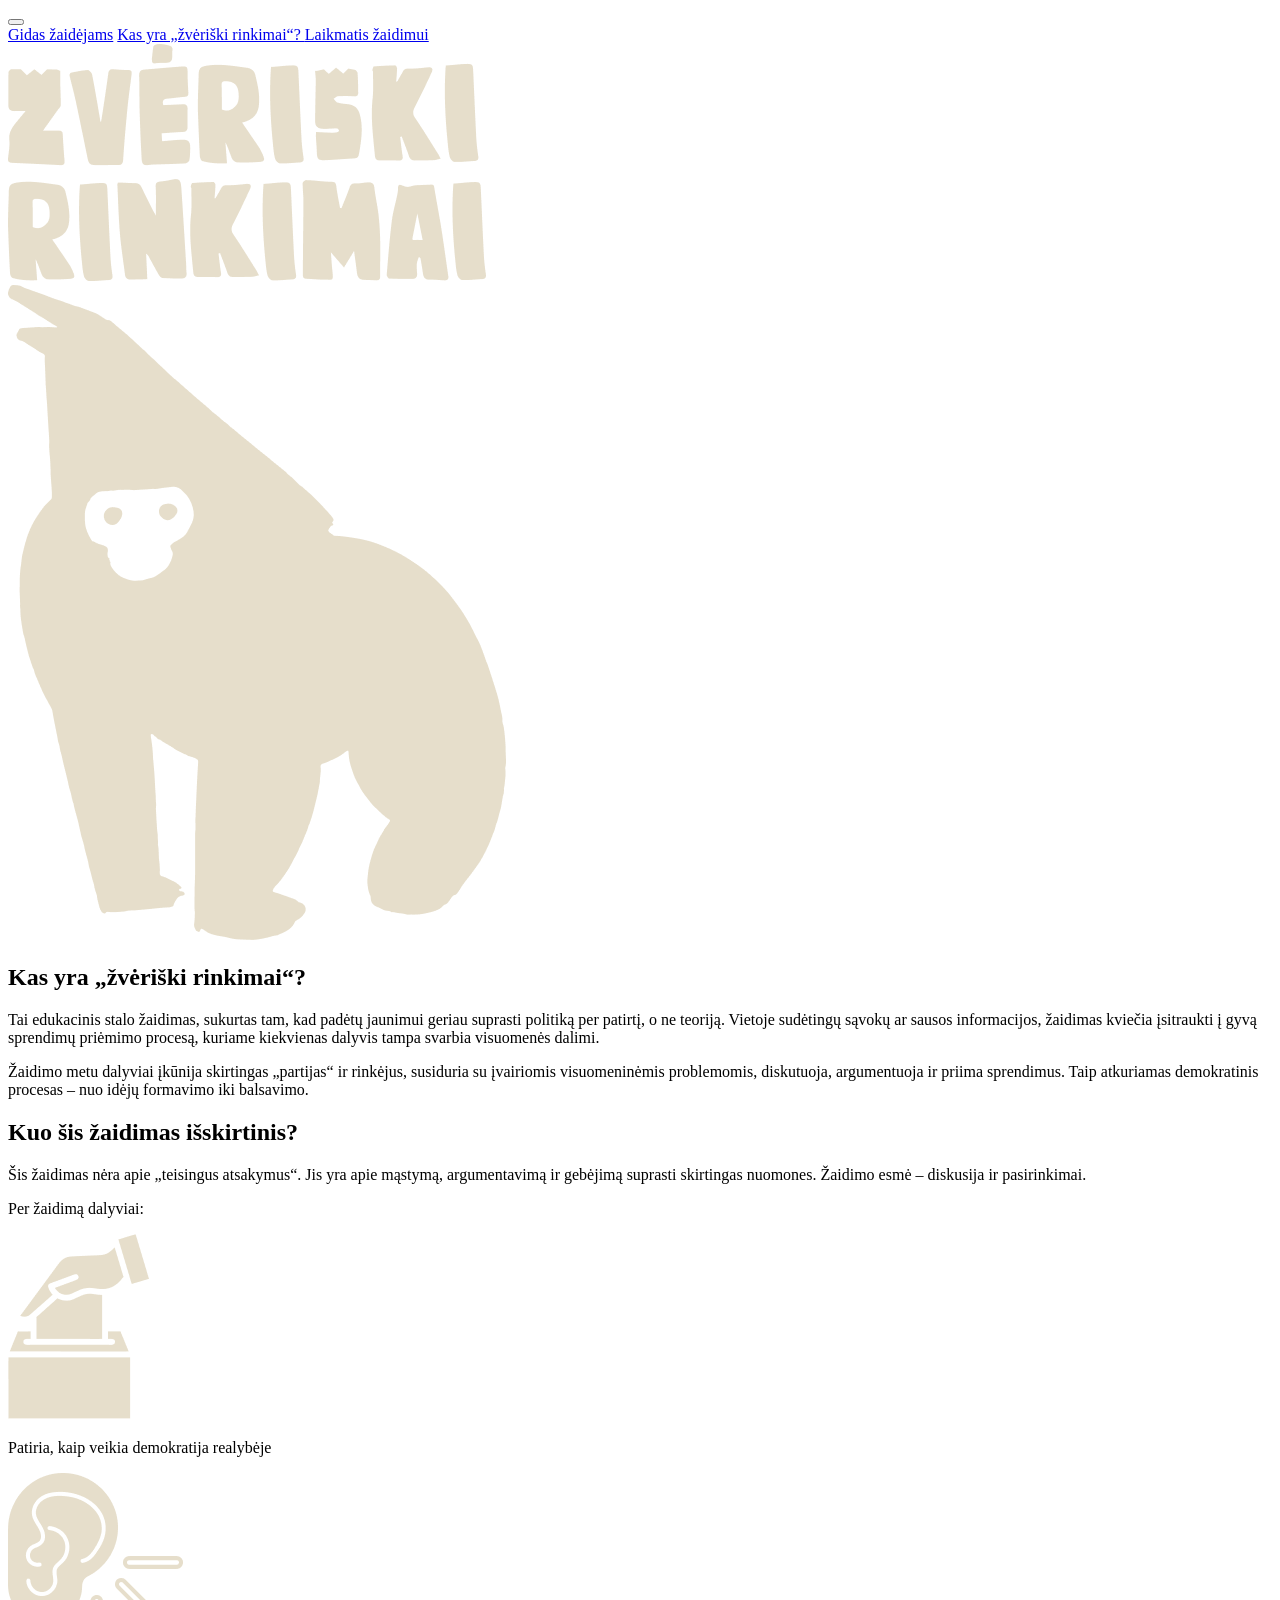
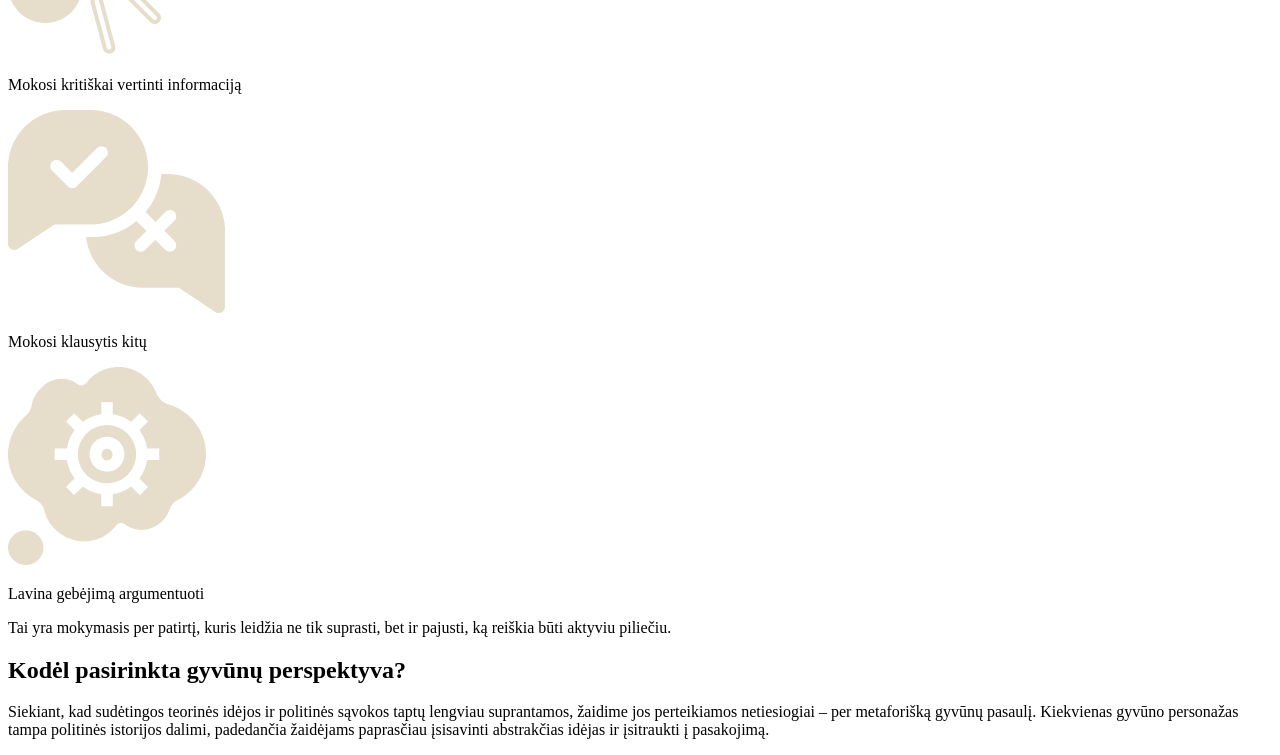
==== commit e92b354d: "Update index.html" ====
--- a/index.html
+++ b/index.html
@@ -14,7 +14,7 @@
       href="https://fonts.googleapis.com/css2?family=Poppins:wght@400;500;600;700;800&display=swap"
       rel="stylesheet"
     />
-    <link rel="stylesheet" href="./css/main.css" />
+    <link rel="stylesheet" href="./main.css" />
   </head>
   <body>
     <header class="hero">
@@ -109,44 +109,20 @@
               <p>Per žaidimą dalyviai:</p>
             </div>
 
-            <div
-              class="features home-features__cards"
-              style="
-                display: flex;
-                flex-direction: row;
-                flex-wrap: nowrap;
-                justify-content: center;
-                align-items: stretch;
-                gap: 22px;
-                width: max-content;
-                margin: 54px auto 0;
-              "
-            >
-              <article
-                class="feature-card"
-                style="flex: 0 0 311px; width: 311px; min-height: 431px;"
-              >
+            <div class="features home-features__cards">
+              <article class="feature-card">
                 <img src="./balsuoti.png" alt="Balsuoti ikona" />
                 <p>Patiria, kaip veikia demokratija realybėje</p>
               </article>
-              <article
-                class="feature-card"
-                style="flex: 0 0 311px; width: 311px; min-height: 431px;"
-              >
+              <article class="feature-card">
                 <img src="./klausyti.png" alt="Klausyti ikona" />
                 <p>Mokosi kritiškai vertinti informaciją</p>
               </article>
-              <article
-                class="feature-card"
-                style="flex: 0 0 311px; width: 311px; min-height: 431px;"
-              >
+              <article class="feature-card">
                 <img src="./diskutuoti.png" alt="Diskutuoti ikona" />
                 <p>Mokosi klausytis kitų</p>
               </article>
-              <article
-                class="feature-card"
-                style="flex: 0 0 311px; width: 311px; min-height: 431px;"
-              >
+              <article class="feature-card">
                 <img src="./mastyti.png" alt="Mąstyti ikona" />
                 <p>Lavina gebėjimą argumentuoti</p>
               </article>
@@ -178,6 +154,7 @@
       </section>
     </main>
 
+    <script src="./animations.js" defer></script>
     <script>
       const animals = [
         "gorila.png",
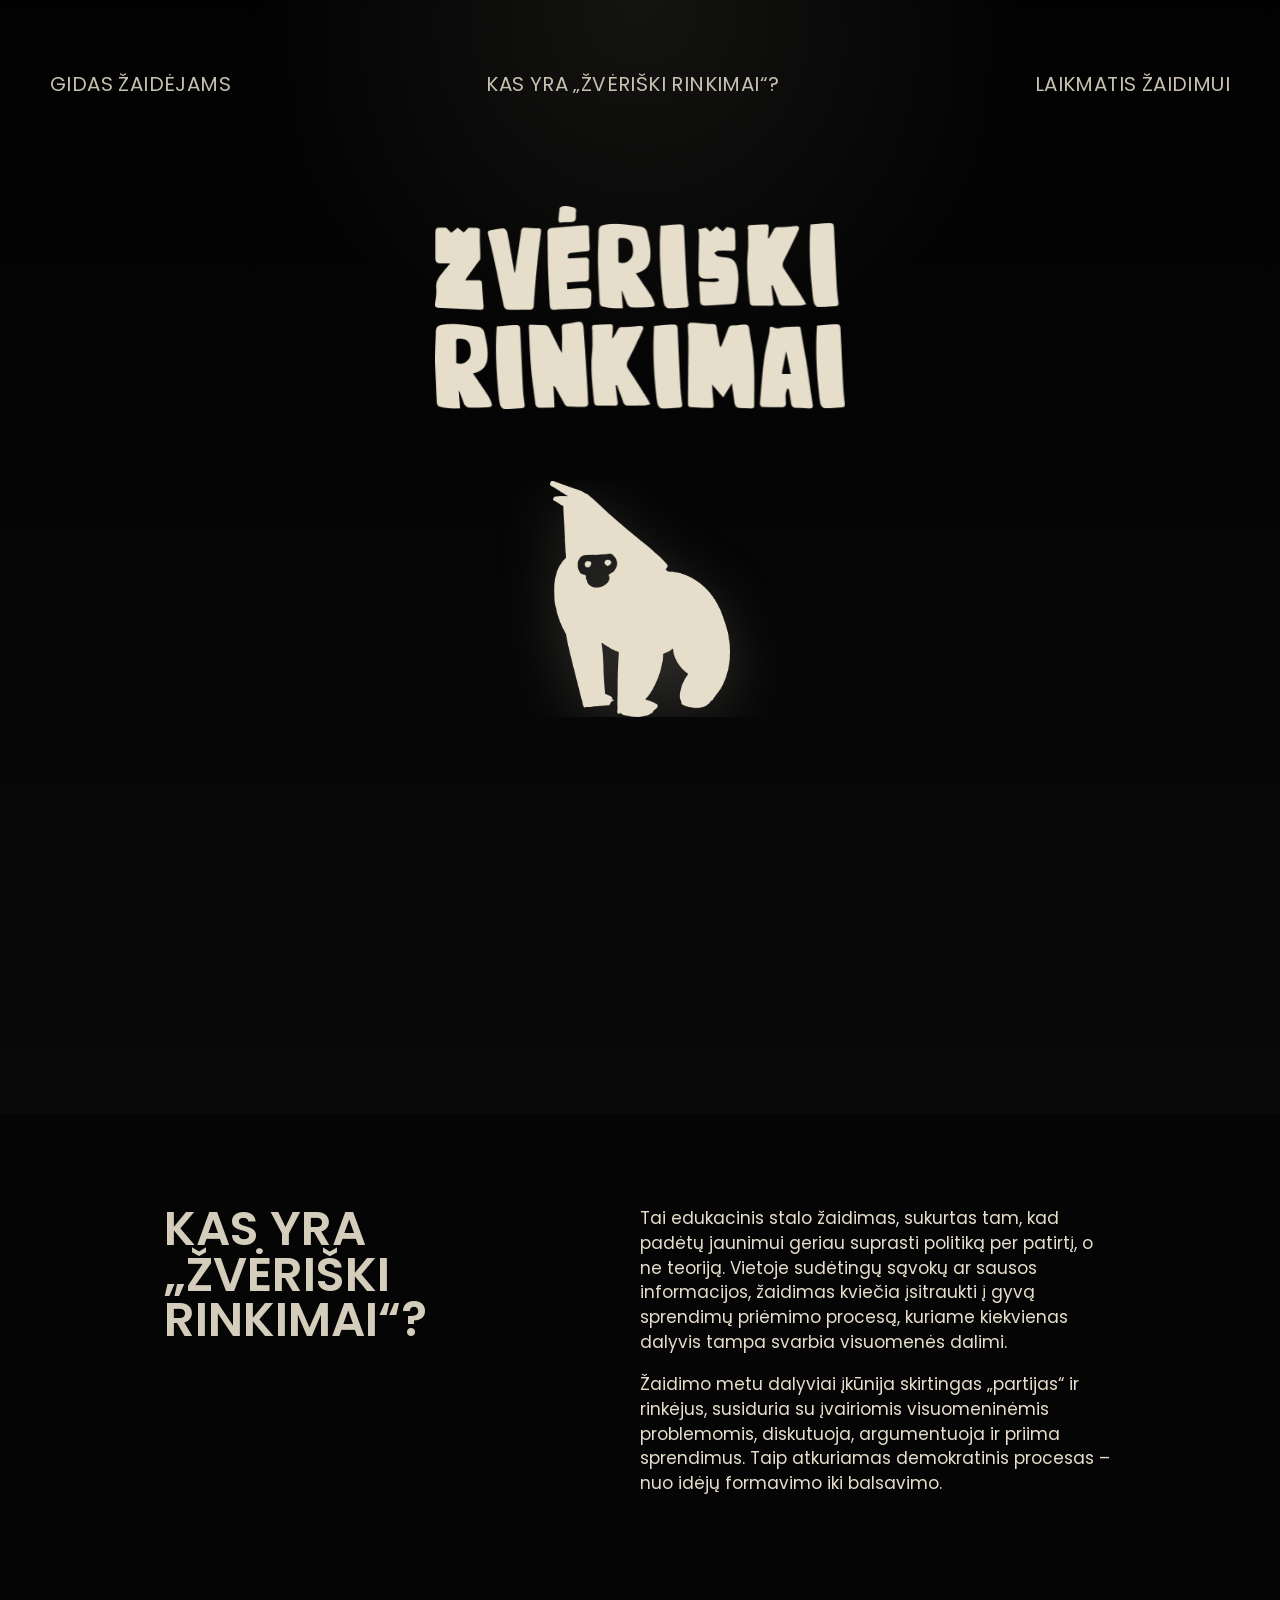
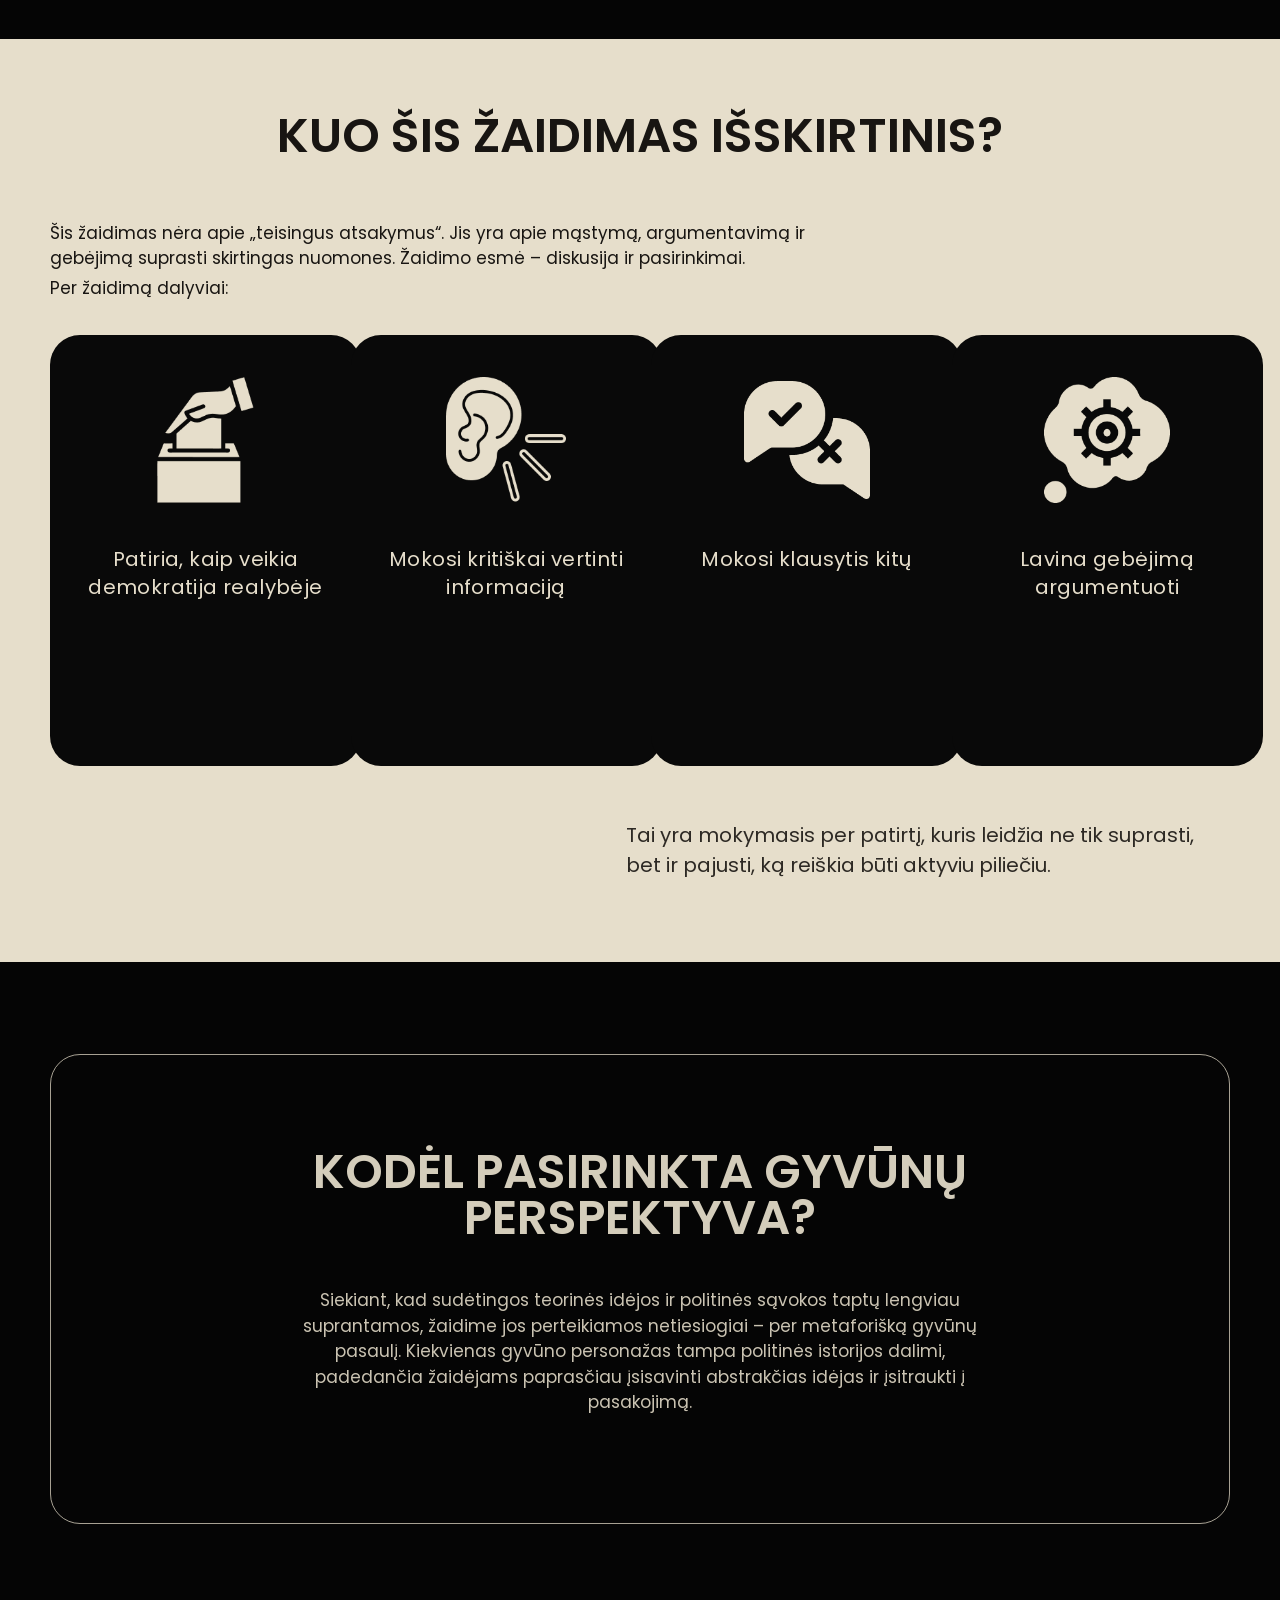
==== commit 01653831: "Update index.html" ====
--- a/index.html
+++ b/index.html
@@ -14,7 +14,7 @@
       href="https://fonts.googleapis.com/css2?family=Poppins:wght@400;500;600;700;800&display=swap"
       rel="stylesheet"
     />
-    <link rel="stylesheet" href="./main.css" />
+    <link rel="stylesheet" href="./css/main.css" />
   </head>
   <body>
     <header class="hero">
--- a/css/main.css
+++ b/css/main.css
@@ -0,0 +1,4112 @@
+:root {
+  --bg: #050505;
+  --text-light: #e6decb;
+  --text-dark: #181512;
+  --panel: #0d0d0d;
+  --accent: #e6decb;
+  --section-light: #e6decb;
+  --card-shadow: 0 18px 40px rgba(0, 0, 0, 0.2);
+  --container: 1120px;
+}
+
+@keyframes fade-up {
+  from {
+    opacity: 0;
+    transform: translateY(24px);
+  }
+
+  to {
+    opacity: 1;
+    transform: translateY(0);
+  }
+}
+
+@keyframes soft-float {
+  0%,
+  100% {
+    transform: translateY(0);
+  }
+
+  50% {
+    transform: translateY(-8px);
+  }
+}
+
+@keyframes glow-pulse {
+  0%,
+  100% {
+    filter: drop-shadow(0 14px 30px rgba(230, 222, 203, 0.18));
+  }
+
+  50% {
+    filter: drop-shadow(0 18px 42px rgba(230, 222, 203, 0.28));
+  }
+}
+
+/* Animation layer: subtle intro and scroll reveal motion without changing layout */
+@keyframes intro-rise {
+  from {
+    opacity: 0;
+    transform: translateY(26px);
+  }
+
+  to {
+    opacity: 1;
+    transform: translateY(0);
+  }
+}
+
+@keyframes intro-fade {
+  from {
+    opacity: 0;
+  }
+
+  to {
+    opacity: 1;
+  }
+}
+
+* {
+  box-sizing: border-box;
+}
+
+html {
+  scroll-behavior: smooth;
+}
+
+body {
+  margin: 0;
+  font-family: "Poppins", sans-serif;
+  background: var(--bg);
+  color: var(--text-light);
+}
+
+body.menu-open {
+  overflow: hidden;
+}
+
+body.page {
+  min-height: 100vh;
+}
+
+img {
+  display: block;
+  max-width: 100%;
+}
+
+a {
+  color: inherit;
+  text-decoration: none;
+}
+
+.container {
+  width: min(calc(100% - 48px), var(--container));
+  margin: 0 auto;
+}
+
+.hero {
+  min-height: 100vh;
+  padding: 32px 0 72px;
+  background:
+    radial-gradient(circle at top, rgba(230, 222, 203, 0.08), transparent 30%),
+    linear-gradient(180deg, #020202 0%, #090909 100%);
+}
+
+.hero--subpage {
+  min-height: auto;
+  padding: 67px 0 0;
+}
+
+.hero--subpage-light {
+  background: var(--section-light);
+  color: var(--text-dark);
+}
+
+.topbar {
+  width: min(calc(100% - 48px), var(--container));
+  margin: 0 auto 56px;
+  display: flex;
+  justify-content: space-between;
+  gap: 16px;
+  align-items: center;
+  font-size: 20px;
+  line-height: 1;
+  text-transform: uppercase;
+  letter-spacing: 0;
+}
+
+.topbar--subpage {
+  width: min(calc(100% - 100px), 1340px);
+  margin: 0 auto;
+  display: grid;
+  grid-template-columns: 216px minmax(240px, 1fr) 232px;
+  justify-content: space-between;
+  align-items: start;
+  gap: 24px;
+  font-size: 20px;
+  line-height: 1;
+  letter-spacing: 0;
+}
+
+.topbar__link {
+  opacity: 0.86;
+  transition: opacity 0.2s ease, transform 0.2s ease;
+}
+
+.topbar__link--dark {
+  color: rgba(24, 21, 18, 0.92);
+}
+
+.topbar__link:hover {
+  opacity: 1;
+  transform: translateY(-2px);
+}
+
+.mobile-menu-button,
+.mobile-menu {
+  display: none;
+}
+
+.mobile-menu-button {
+  position: absolute;
+  top: 20px;
+  right: 20px;
+  z-index: 30;
+  width: 48px;
+  height: 42px;
+  border: 0;
+  border-radius: 10px;
+  background: #050505;
+  padding: 8px;
+  cursor: pointer;
+}
+
+.mobile-menu-button span {
+  display: block;
+  width: 24px;
+  height: 4px;
+  margin: 4px auto;
+  border-radius: 999px;
+  background: var(--text-light);
+}
+
+.mobile-menu-button--dark span {
+  background: #181512;
+}
+
+.mobile-menu {
+  display: none !important;
+  position: fixed;
+  inset: 0;
+  z-index: 50;
+  background: rgba(0, 0, 0, 0.18);
+  opacity: 0;
+  pointer-events: none;
+}
+
+.mobile-menu[hidden] {
+  display: none !important;
+}
+
+.mobile-menu.is-open {
+  display: block !important;
+  opacity: 1;
+  pointer-events: auto;
+}
+
+.mobile-menu__panel {
+  position: absolute;
+  top: 18px;
+  left: 18px;
+  right: 18px;
+  bottom: 18px;
+  border-radius: 16px;
+  background: #050505;
+  padding: 18px 18px 24px;
+}
+
+.mobile-menu__close {
+  position: absolute;
+  top: 8px;
+  right: 12px;
+  border: 0;
+  background: transparent;
+  color: var(--text-light);
+  font-size: 2.2rem;
+  line-height: 1;
+  cursor: pointer;
+}
+
+.mobile-menu__link {
+  display: block;
+  margin-bottom: 16px;
+  color: var(--text-light);
+  font-size: 1rem;
+  text-transform: uppercase;
+}
+
+.topbar--subpage .topbar__link:first-child {
+  justify-self: start;
+  text-align: left;
+}
+
+.topbar__link--center {
+  justify-self: center;
+  text-align: center;
+  white-space: nowrap;
+}
+
+.topbar--subpage .topbar__link:last-child {
+  justify-self: end;
+  text-align: right;
+}
+
+.hero__content {
+  width: min(calc(100% - 48px), 760px);
+  margin: 0 auto;
+  text-align: center;
+}
+
+.hero__title-wrap {
+  display: flex;
+  flex-direction: column;
+  align-items: center;
+}
+
+.eyebrow {
+  margin: 0 0 12px;
+  text-transform: uppercase;
+  letter-spacing: 0.16em;
+  font-size: 0.8rem;
+  color: rgba(230, 222, 203, 0.72);
+}
+
+.hero__logo {
+  width: min(100%, 360px);
+  margin-bottom: 48px;
+  object-fit: contain;
+  animation: fade-up 0.9s ease both;
+}
+
+h1,
+h2,
+p {
+  margin-top: 0;
+}
+
+h1 {
+  margin-bottom: 28px;
+  font-size: clamp(3rem, 8vw, 5.6rem);
+  line-height: 0.9;
+  text-transform: uppercase;
+  font-weight: 800;
+}
+
+.hero__animal-frame {
+  position: relative;
+  width: min(100%, 360px);
+  height: 360px;
+  margin: 0 auto;
+  overflow: hidden;
+  animation: soft-float 5s ease-in-out infinite;
+}
+
+.hero__animal-image {
+  position: absolute;
+  inset: 0;
+  width: 100%;
+  height: 100%;
+  object-fit: contain;
+  object-position: center center;
+  filter: drop-shadow(0 14px 30px rgba(230, 222, 203, 0.18));
+  transition: opacity 0.35s ease;
+  animation: glow-pulse 4.5s ease-in-out infinite;
+}
+
+.hero__text {
+  max-width: 620px;
+  margin: 0 auto;
+  min-height: 3.5em;
+  color: rgba(230, 222, 203, 0.82);
+  font-size: 1rem;
+  line-height: 1.75;
+  animation: fade-up 1s ease both;
+  animation-delay: 0.28s;
+}
+
+.home-why__panel {
+  border: 1px solid rgba(230, 222, 203, 0.72);
+  border-radius: 30px;
+  padding: 94px 32px 90px;
+}
+
+.home-features__layout {
+  display: flex;
+  flex-direction: column;
+}
+
+.home-features__heading {
+  max-width: none;
+}
+
+.home-features__intro {
+  max-width: 760px;
+}
+
+.home-features__intro p {
+  margin: 0;
+  font-size: 1rem;
+  line-height: 1.9;
+}
+
+.home-features__intro p + p {
+  margin-top: 4px;
+}
+
+.home-features__cards {
+  display: grid;
+  grid-template-columns: repeat(4, minmax(0, 1fr));
+  align-items: stretch;
+  gap: 22px;
+}
+
+.home-features__note {
+  max-width: 760px;
+}
+
+.section {
+  padding: 88px 0;
+  animation: fade-up 0.8s ease both;
+}
+
+.section--dark {
+  background: var(--bg);
+  color: var(--text-light);
+}
+
+.section--light {
+  background: var(--section-light);
+  color: var(--text-dark);
+}
+
+.section__grid {
+  display: grid;
+  grid-template-columns: minmax(220px, 0.8fr) minmax(0, 1.2fr);
+  gap: 48px;
+  align-items: start;
+}
+
+.section__label {
+  margin-bottom: 10px;
+  font-size: 0.82rem;
+  text-transform: uppercase;
+  letter-spacing: 0.18em;
+  color: rgba(230, 222, 203, 0.72);
+}
+
+.section--light .section__label {
+  color: rgba(24, 21, 18, 0.56);
+}
+
+.section__title-block {
+  display: flex;
+  flex-direction: column;
+  align-items: flex-start;
+}
+
+.section__title-prefix {
+  margin-bottom: 12px;
+  font-size: clamp(1.2rem, 2.4vw, 2rem);
+  font-weight: 500;
+  text-transform: uppercase;
+  letter-spacing: 0;
+  color: rgba(230, 222, 203, 0.82);
+}
+
+.section__title-main {
+  margin-bottom: 0;
+  font-size: clamp(3rem, 6vw, 5.3rem);
+  line-height: 0.95;
+  letter-spacing: 0;
+}
+
+h2 {
+  margin-bottom: 18px;
+  font-size: clamp(2rem, 4vw, 3rem);
+  line-height: 1.05;
+  text-transform: uppercase;
+}
+
+.section__body,
+.section__heading p,
+.section__note {
+  font-size: 1rem;
+  line-height: 1.9;
+}
+
+.section__heading {
+  max-width: 820px;
+}
+
+.section__heading--center {
+  margin-left: auto;
+  margin-right: auto;
+  text-align: center;
+}
+
+.features {
+  margin-top: 44px;
+  display: grid;
+  grid-template-columns: repeat(4, minmax(0, 1fr));
+  gap: 22px;
+}
+
+.feature-card {
+  min-height: 260px;
+  padding: 28px 20px 24px;
+  border-radius: 28px;
+  background: #090909;
+  color: var(--text-light);
+  box-shadow: var(--card-shadow);
+  display: flex;
+  flex-direction: column;
+  justify-content: center;
+  align-items: center;
+  gap: 28px;
+  text-align: center;
+  transition: transform 0.25s ease, box-shadow 0.25s ease;
+  animation: fade-up 0.7s ease both;
+}
+
+.feature-card:hover {
+  transform: translateY(-8px);
+  box-shadow: 0 24px 48px rgba(0, 0, 0, 0.28);
+}
+
+.guide-bottom-card,
+.glossary-top-card,
+.guide-structure-card,
+.guide-advice-card,
+.timer-info-panel,
+.timer-display-panel {
+  transition:
+    transform 0.28s ease,
+    box-shadow 0.28s ease,
+    background-color 0.28s ease,
+    opacity 0.28s ease;
+}
+
+.guide-bottom-card:hover,
+.glossary-top-card:hover,
+.guide-structure-card:hover,
+.guide-advice-card:hover,
+.timer-info-panel:hover,
+.timer-display-panel:hover {
+  transform: translateY(-6px);
+}
+
+.glossary-top-card:hover,
+.guide-bottom-card--light:hover,
+.guide-structure-card:hover,
+.guide-advice-card:hover,
+.timer-info-panel:hover {
+  box-shadow: 0 22px 46px rgba(0, 0, 0, 0.12);
+}
+
+.guide-bottom-card--dark:hover,
+.timer-display-panel:hover {
+  box-shadow: 0 22px 46px rgba(0, 0, 0, 0.22);
+}
+
+.feature-card:nth-child(1) {
+  animation-delay: 0.08s;
+}
+
+.feature-card:nth-child(2) {
+  animation-delay: 0.16s;
+}
+
+.feature-card:nth-child(3) {
+  animation-delay: 0.24s;
+}
+
+.feature-card:nth-child(4) {
+  animation-delay: 0.32s;
+}
+
+.feature-card img {
+  width: 110px;
+  height: 110px;
+  object-fit: contain;
+  margin: 0 auto;
+}
+
+.feature-card p {
+  margin-bottom: 0;
+  font-size: 1rem;
+  line-height: 1.5;
+  max-width: 220px;
+}
+
+.section__note {
+  max-width: 760px;
+  margin: 36px auto 0;
+  text-align: center;
+}
+
+@media (prefers-reduced-motion: reduce) {
+  *,
+  *::before,
+  *::after {
+    animation: none !important;
+    transition: none !important;
+    scroll-behavior: auto !important;
+  }
+
+  .reveal-pending,
+  .reveal-pending.reveal-visible {
+    opacity: 1 !important;
+    transform: none !important;
+  }
+}
+
+/* Scroll reveal states, added by animations.js */
+.reveal-pending {
+  opacity: 0;
+  transform: translateY(28px);
+  transition: opacity 0.8s ease, transform 0.8s ease;
+  will-change: opacity, transform;
+}
+
+.reveal-pending.reveal-visible {
+  opacity: 1;
+  transform: translateY(0);
+}
+
+.reveal-pending.reveal-stagger-1 {
+  transition-delay: 0.08s;
+}
+
+.reveal-pending.reveal-stagger-2 {
+  transition-delay: 0.16s;
+}
+
+.reveal-pending.reveal-stagger-3 {
+  transition-delay: 0.24s;
+}
+
+.reveal-pending.reveal-stagger-4 {
+  transition-delay: 0.32s;
+}
+
+.section--final {
+  padding-bottom: 110px;
+}
+
+@media (min-width: 1025px) {
+  :root {
+    --container: 1340px;
+  }
+
+  .hero:not(.hero--subpage) {
+    min-height: 1114px;
+    padding: 74px 0 104px;
+  }
+
+  .hero:not(.hero--subpage) .topbar {
+    width: min(calc(100% - 100px), 1340px);
+    margin-bottom: 112px;
+    font-size: 20px;
+    font-weight: 400;
+    letter-spacing: 0.02em;
+  }
+
+  .hero:not(.hero--subpage) .hero__content {
+    width: min(calc(100% - 100px), 560px);
+  }
+
+  .hero:not(.hero--subpage) .hero__logo {
+    width: 410px;
+    margin-bottom: 72px;
+  }
+
+  .hero:not(.hero--subpage) .hero__animal-frame {
+    width: 308px;
+    height: 236px;
+  }
+
+  .home-about {
+    padding-top: 92px;
+    padding-bottom: 126px;
+  }
+
+  .section--dark .container,
+  .section--light .container {
+    width: min(calc(100% - 100px), 1340px);
+  }
+
+  .home-about .section__grid {
+    grid-template-columns: 356px 476px;
+    justify-content: center;
+    gap: 120px;
+  }
+
+  .home-about .section__title-main {
+    font-size: 48px;
+    font-weight: 600;
+    line-height: 0.95;
+    letter-spacing: 0;
+    text-transform: uppercase;
+    color: rgba(230, 222, 203, 0.92);
+  }
+
+  .home-about .section__body {
+    max-width: 476px;
+    font-size: 17px;
+    line-height: 1.46;
+    letter-spacing: 0;
+  }
+
+  .home-about .section__body p + p {
+    margin-top: 8px;
+  }
+
+  .home-features {
+    padding-top: 74px;
+    padding-bottom: 82px;
+  }
+
+  .home-features .section__heading {
+    width: 100%;
+    max-width: none;
+  }
+
+  .home-features .section__heading h2 {
+    margin-bottom: 0;
+    font-size: 48px;
+    font-weight: 600;
+    line-height: 0.95;
+    letter-spacing: 0;
+  }
+
+  .home-features__layout {
+    align-items: stretch;
+    width: min(100%, 1340px);
+    margin: 0 auto;
+  }
+
+  .home-features__heading {
+    display: flex;
+    justify-content: center;
+    margin-bottom: 62px;
+    text-align: center;
+  }
+
+  .home-features__intro {
+    width: 100%;
+    max-width: 760px;
+    margin-bottom: 34px;
+  }
+
+  .home-features__intro p {
+    font-size: 17px;
+    line-height: 1.5;
+    letter-spacing: 0;
+  }
+
+  .home-features .features {
+    margin-top: 0;
+    display: grid;
+    grid-template-columns: repeat(4, minmax(0, 311px));
+    justify-content: space-between;
+    gap: 22px;
+  }
+
+  .home-features__cards {
+    display: flex;
+    width: 100%;
+    margin: 54px auto 0;
+    flex-direction: row;
+    flex-wrap: nowrap;
+    justify-content: center;
+    align-items: stretch;
+    gap: 22px;
+  }
+
+  .home-features .feature-card {
+    flex: 0 0 311px;
+    width: 311px;
+    min-height: 431px;
+    padding: 42px 28px 34px;
+    border-radius: 30px;
+    gap: 42px;
+    justify-content: flex-start;
+    box-shadow: none;
+  }
+
+  .home-features .feature-card img {
+    width: 126px;
+    height: 126px;
+  }
+
+  .home-features .feature-card p {
+    max-width: 259px;
+    font-size: 20px;
+    line-height: 1.4;
+    letter-spacing: 0.02em;
+  }
+
+  .home-features__note {
+    width: 604px;
+    max-width: 604px;
+    margin: 54px 0 0 auto;
+    font-size: 20px;
+    line-height: 1.5;
+    letter-spacing: 0;
+    color: rgba(24, 21, 18, 0.9);
+    text-align: left;
+  }
+
+  .home-why {
+    padding-top: 92px;
+    padding-bottom: 92px;
+  }
+
+  .home-why .section__heading {
+    max-width: 692px;
+  }
+
+  .home-why__panel .section__heading h2 {
+    margin-bottom: 48px;
+    font-size: 48px;
+    font-weight: 600;
+    line-height: 0.95;
+    color: rgba(230, 222, 203, 0.92);
+  }
+
+  .home-why__panel .section__heading p {
+    font-size: 17px;
+    line-height: 1.5;
+    letter-spacing: 0;
+    color: rgba(230, 222, 203, 0.88);
+  }
+}
+
+.page-shell {
+  padding: 32px 0 96px;
+  background:
+    radial-gradient(circle at top, rgba(230, 222, 203, 0.08), transparent 30%),
+    linear-gradient(180deg, #020202 0%, #090909 100%);
+}
+
+.page-topbar {
+  width: min(calc(100% - 48px), var(--container));
+  margin: 0 auto 52px;
+  display: flex;
+  justify-content: space-between;
+  align-items: center;
+  gap: 16px;
+}
+
+.page-panel {
+  width: min(calc(100% - 48px), 980px);
+  margin: 0 auto;
+  padding: 40px;
+  border: 1px solid rgba(230, 222, 203, 0.12);
+  border-radius: 32px;
+  background: rgba(11, 11, 11, 0.92);
+  box-shadow: 0 24px 80px rgba(0, 0, 0, 0.3);
+}
+
+.page-panel--guide {
+  display: grid;
+  gap: 28px;
+}
+
+.guide-grid {
+  display: grid;
+  grid-template-columns: repeat(2, minmax(0, 1fr));
+  gap: 20px;
+}
+
+.guide-card {
+  padding: 24px;
+  border-radius: 24px;
+  background: rgba(230, 222, 203, 0.06);
+  border: 1px solid rgba(230, 222, 203, 0.08);
+}
+
+.guide-card h3 {
+  margin: 0 0 12px;
+  font-size: 1.1rem;
+}
+
+.guide-card p,
+.guide-card li {
+  color: rgba(230, 222, 203, 0.84);
+  line-height: 1.7;
+}
+
+.guide-card ul {
+  margin: 0;
+  padding-left: 18px;
+}
+
+.page-actions {
+  display: flex;
+  flex-wrap: wrap;
+  gap: 14px;
+}
+
+.button {
+  display: inline-flex;
+  align-items: center;
+  justify-content: center;
+  min-height: 48px;
+  padding: 0 20px;
+  border-radius: 999px;
+  border: 1px solid rgba(230, 222, 203, 0.2);
+  background: transparent;
+  color: var(--text-light);
+  font: inherit;
+  cursor: pointer;
+  transition: transform 0.2s ease, background 0.2s ease, color 0.2s ease;
+}
+
+.button:hover {
+  transform: translateY(-1px);
+  background: rgba(230, 222, 203, 0.08);
+}
+
+.button--solid {
+  background: var(--accent);
+  color: var(--text-dark);
+  border-color: var(--accent);
+}
+
+.button--solid:hover {
+  background: #f0e7d3;
+}
+
+.timer-layout {
+  display: grid;
+  grid-template-columns: minmax(0, 1.2fr) minmax(280px, 0.8fr);
+  gap: 28px;
+  align-items: start;
+}
+
+.timer-card,
+.timer-presets {
+  padding: 28px;
+  border-radius: 28px;
+  background: rgba(230, 222, 203, 0.06);
+  border: 1px solid rgba(230, 222, 203, 0.08);
+}
+
+.timer-display {
+  margin: 18px 0 22px;
+  font-size: clamp(3rem, 10vw, 6rem);
+  line-height: 1;
+  font-weight: 800;
+  letter-spacing: 0.04em;
+}
+
+.timer-status {
+  color: rgba(230, 222, 203, 0.74);
+  min-height: 24px;
+}
+
+.timer-controls {
+  display: flex;
+  flex-wrap: wrap;
+  gap: 12px;
+  margin-top: 24px;
+}
+
+.timer-presets h3 {
+  margin: 0 0 14px;
+}
+
+.preset-list {
+  display: grid;
+  gap: 12px;
+}
+
+.preset-button {
+  width: 100%;
+  justify-content: flex-start;
+}
+
+.timer-note {
+  margin-top: 18px;
+  color: rgba(230, 222, 203, 0.74);
+  line-height: 1.7;
+}
+
+.footer-link {
+  color: rgba(230, 222, 203, 0.82);
+}
+
+.timer-page {
+  min-height: 100vh;
+  background: #050505;
+  color: var(--text-light);
+  overflow-x: hidden;
+}
+
+.timer-nav {
+  width: min(calc(100% - 72px), 1400px);
+  margin: 0 auto;
+  position: relative;
+  min-height: 58px;
+  display: flex;
+  justify-content: space-between;
+  align-items: center;
+  gap: 20px;
+}
+
+.timer-nav__link {
+  font-size: clamp(0.92rem, 1.4vw, 1.2rem);
+  text-transform: uppercase;
+  color: rgba(24, 21, 18, 0.92);
+}
+
+.timer-nav__link:last-child {
+  margin-left: auto;
+}
+
+.timer-nav__logo {
+  position: absolute;
+  left: 50%;
+  transform: translateX(-50%);
+}
+
+.timer-nav__logo img {
+  width: min(100%, 96px);
+  object-fit: contain;
+}
+
+.timer-main {
+  width: min(calc(100% - 48px), 1440px);
+  margin: 0 auto;
+  padding: 24px 0 72px;
+}
+
+.timer-stage-shell {
+  position: relative;
+}
+
+.timer-stage {
+  display: grid;
+  grid-template-columns: 1.12fr 0.88fr;
+  gap: 18px;
+  align-items: stretch;
+}
+
+.timer-clock-wrap {
+  position: relative;
+  width: 100%;
+  max-width: 352px;
+  aspect-ratio: 1 / 1;
+  margin: 24px auto 72px;
+}
+
+.timer-info-panel {
+  min-height: 739px;
+  padding: 96px 48px 44px;
+  border-radius: 30px;
+  background: var(--section-light);
+  color: var(--text-dark);
+  display: flex;
+  flex-direction: column;
+  justify-content: space-between;
+}
+
+.timer-copy {
+  max-width: 586px;
+}
+
+.timer-copy__title {
+  margin: 0 0 34px;
+  font-size: clamp(2.4rem, 4vw, 4rem);
+  line-height: 0.95;
+  text-transform: uppercase;
+  max-width: 603px;
+}
+
+.timer-copy__lead,
+.timer-copy__label,
+.timer-copy__recommendations p {
+  margin: 0;
+  font-size: clamp(1.25rem, 2vw, 2rem);
+  line-height: 1.45;
+  letter-spacing: 0.01em;
+}
+
+.timer-copy__lead {
+  max-width: 320px;
+  margin-bottom: 54px;
+}
+
+.timer-copy__label {
+  margin-bottom: 28px;
+  font-weight: 500;
+}
+
+.timer-copy__recommendations {
+  display: grid;
+  gap: 6px;
+  max-width: 586px;
+}
+
+.timer-preset-row {
+  display: flex;
+  justify-content: space-between;
+  gap: 16px;
+  max-width: 586px;
+}
+
+.timer-preset-pill {
+  --progress: 1;
+  display: inline-flex;
+  align-items: center;
+  justify-content: center;
+  min-width: 146px;
+  min-height: 56px;
+  padding: 0 24px;
+  border: 1px solid #050505;
+  border-radius: 500px;
+  background: #050505;
+  color: var(--text-light);
+  font: inherit;
+  font-size: clamp(1.25rem, 1.8vw, 1.5rem);
+  font-weight: 400;
+  cursor: pointer;
+  transition: transform 0.2s ease, background 0.2s ease, color 0.2s ease,
+    border-color 0.2s ease;
+}
+
+.timer-preset-pill__short {
+  display: none;
+}
+
+.timer-preset-pill:hover,
+.timer-preset-pill.timer-badge--active {
+  background: #e6decb;
+  color: #050505;
+  transform: translateY(-2px);
+}
+
+.timer-display-panel {
+  min-height: 739px;
+  padding: 72px 44px 44px;
+  border-radius: 30px;
+  border: 1px solid rgba(230, 222, 203, 0.88);
+  background: #050505;
+  color: var(--text-light);
+  display: flex;
+  flex-direction: column;
+  justify-content: flex-start;
+  align-items: center;
+}
+
+.timer-ring {
+  position: absolute;
+  inset: 0;
+  border-radius: 50%;
+  background: conic-gradient(
+    from -90deg,
+    var(--text-light) calc(var(--timer-progress, 1) * 1turn),
+    rgba(230, 222, 203, 0.18) 0
+  );
+}
+
+.timer-ring::after {
+  content: "";
+  position: absolute;
+  inset: 22px;
+  border-radius: 50%;
+  background: #050505;
+}
+
+.timer-clock__display {
+  position: absolute;
+  top: 50%;
+  left: 50%;
+  z-index: 2;
+  width: 100%;
+  transform: translate(-50%, -50%);
+  color: var(--text-light);
+  font-size: 92px;
+  font-weight: 700;
+  line-height: 1;
+  letter-spacing: 0;
+  text-align: center;
+}
+
+.timer-side-controls {
+  width: 100%;
+  max-width: 404px;
+  display: grid;
+  grid-template-columns: repeat(2, minmax(0, 1fr));
+  justify-content: center;
+  gap: 22px 30px;
+}
+
+.timer-action {
+  display: inline-flex;
+  align-items: center;
+  justify-content: center;
+  min-width: 169px;
+  min-height: 50px;
+  padding: 0 36px;
+  border: 1px solid rgba(230, 222, 203, 0.88);
+  border-radius: 999px;
+  background: #050505;
+  color: var(--text-light);
+  font: inherit;
+  font-size: 20px;
+  cursor: pointer;
+  transition: transform 0.2s ease, opacity 0.2s ease, box-shadow 0.2s ease,
+    background 0.2s ease, color 0.2s ease;
+}
+
+.timer-action:not(:disabled):hover {
+  background: #e6decb;
+  color: var(--text-dark);
+  transform: translateY(-2px);
+  opacity: 1;
+  box-shadow: none;
+}
+
+.timer-action--primary {
+  background: #050505;
+}
+
+.timer-action:disabled {
+  opacity: 0.46;
+  cursor: default;
+  transform: none;
+  box-shadow: none;
+}
+
+#start-button {
+  justify-self: end;
+  width: 170px;
+}
+
+#stop-button {
+  justify-self: start;
+  width: 203px;
+}
+
+#resume-button {
+  grid-column: 1 / -1;
+  justify-self: center;
+  width: 168px;
+}
+
+.guide-page {
+  background: var(--section-light);
+  color: var(--text-dark);
+}
+
+.guide-hero__intro {
+  background: var(--section-light);
+  padding: 136px 0 300px;
+}
+
+@media (min-width: 1025px) {
+  .timer-main {
+    width: min(calc(100% - 48px), 1440px);
+    padding-top: 20px;
+  }
+
+  .timer-stage-shell {
+    width: min(calc(100% - 100px), 1340px);
+    margin: 0 auto;
+  }
+
+  .timer-stage {
+    grid-template-columns: minmax(0, 738px) minmax(0, 590px);
+    gap: 12px;
+  }
+
+  .timer-info-panel,
+  .timer-display-panel {
+    min-height: 739px;
+  }
+
+  .timer-copy__title {
+    max-width: 603px;
+    font-size: 48px;
+    line-height: 45.57px;
+  }
+
+  .timer-copy__lead,
+  .timer-copy__label,
+  .timer-copy__recommendations p {
+    font-size: 24px;
+  }
+
+  .timer-copy__lead {
+    max-width: 320px;
+  }
+
+  .timer-copy__recommendations,
+  .timer-preset-row {
+    max-width: 586px;
+  }
+
+  .timer-preset-pill {
+    min-width: 142px;
+    min-height: 52px;
+    font-size: 20px;
+  }
+
+  .timer-clock-wrap {
+    max-width: 352px;
+    margin: 34px auto 72px;
+  }
+
+  .timer-clock__display {
+    font-size: 92px;
+  }
+
+  .timer-action {
+    min-height: 48px;
+    font-size: 20px;
+  }
+}
+
+.guide-nav {
+  width: min(calc(100% - 100px), 1340px);
+  margin: 0 auto 120px;
+  display: grid;
+  grid-template-columns: 1fr auto 1fr;
+  align-items: center;
+  gap: 16px;
+}
+
+.guide-nav__link {
+  font-size: 0.72rem;
+  font-weight: 500;
+  text-transform: uppercase;
+  letter-spacing: 0.08em;
+  color: rgba(24, 21, 18, 0.85);
+}
+
+.guide-nav__link:last-child {
+  justify-self: end;
+}
+
+.guide-nav__logo {
+  justify-self: center;
+}
+
+.guide-nav__logo img {
+  width: 78px;
+  object-fit: contain;
+}
+
+.guide-hero__content {
+  width: min(calc(100% - 100px), 1340px);
+  margin: 0 auto;
+}
+
+.guide-hero__content--compact {
+  max-width: 1340px;
+}
+
+.guide-hero__title {
+  margin: 0 0 28px;
+  color: var(--text-dark);
+  font-size: clamp(2.4rem, 3.4vw, 3rem);
+  line-height: 0.95;
+  text-transform: uppercase;
+  font-weight: 800;
+}
+
+.guide-hero__lead {
+  max-width: 1068px;
+  color: rgba(24, 21, 18, 0.78);
+  font-size: 1rem;
+  line-height: 1.6;
+}
+
+.guide-main {
+  background: #050505;
+  color: var(--text-light);
+  padding: 84px 0 96px;
+}
+
+.guide-main--visual {
+  padding-top: 120px;
+  padding-bottom: 110px;
+}
+
+.guide-section {
+  width: min(calc(100% - 100px), 1340px);
+  margin: 0 auto;
+}
+
+.guide-section + .guide-section {
+  margin-top: 88px;
+}
+
+.guide-section--tight + .guide-section--tight {
+  margin-top: 110px;
+}
+
+.guide-section__heading {
+  text-align: center;
+}
+
+.guide-section__heading--visual {
+  max-width: 500px;
+  margin-left: auto;
+  text-align: center;
+}
+
+.guide-section__heading h2,
+.guide-block-title {
+  margin: 0 0 14px;
+  font-size: clamp(1.8rem, 4vw, 2.8rem);
+  text-transform: uppercase;
+}
+
+.guide-section__heading--visual h2,
+.guide-block-title {
+  font-size: clamp(2rem, 3vw, 3rem);
+  font-weight: 700;
+  letter-spacing: 0.01em;
+}
+
+.guide-section__heading p {
+  margin: 0;
+  color: rgba(230, 222, 203, 0.75);
+  line-height: 1.8;
+  font-size: 0.86rem;
+}
+
+.guide-block-title {
+  margin-bottom: 52px;
+}
+
+.guide-block-title--center {
+  text-align: center;
+}
+
+.guide-columns {
+  display: grid;
+  grid-template-columns: repeat(3, minmax(0, 1fr));
+  gap: 26px;
+  align-items: start;
+}
+
+.guide-columns--visual {
+  gap: 34px;
+  grid-template-columns: 1.05fr 1.05fr 0.75fr;
+}
+
+.guide-column {
+  min-height: 100%;
+}
+
+.guide-column p {
+  margin: 0 0 22px;
+  color: rgba(230, 222, 203, 0.82);
+  font-size: 0.98rem;
+  line-height: 1.7;
+}
+
+.guide-column--aside {
+  display: flex;
+  flex-direction: column;
+  justify-content: space-between;
+  min-height: 100%;
+}
+
+.guide-pill {
+  display: inline-flex;
+  align-items: center;
+  justify-content: center;
+  min-height: 48px;
+  padding: 0 28px;
+  border-radius: 999px;
+  background: var(--section-light);
+  color: var(--text-dark);
+  font-size: 0.84rem;
+  font-weight: 500;
+  position: relative;
+  z-index: 2;
+  pointer-events: auto;
+  text-decoration: none;
+  cursor: pointer;
+  transition: transform 0.2s ease, opacity 0.2s ease, background-color 0.2s ease;
+}
+
+.guide-pill:hover,
+.mobile-menu__link:hover {
+  transform: translateY(-2px);
+}
+
+.anim-intro-fade {
+  animation: intro-fade 0.7s ease both;
+}
+
+.anim-intro-rise {
+  animation: intro-rise 0.95s ease both;
+}
+
+.anim-delay-1 {
+  animation-delay: 0.08s;
+}
+
+.anim-delay-2 {
+  animation-delay: 0.16s;
+}
+
+.anim-delay-3 {
+  animation-delay: 0.24s;
+}
+
+.anim-delay-4 {
+  animation-delay: 0.32s;
+}
+
+.topbar__link {
+  position: relative;
+}
+
+.topbar__link::after {
+  content: "";
+  position: absolute;
+  left: 0;
+  bottom: -8px;
+  width: 100%;
+  height: 1px;
+  background: currentColor;
+  transform: scaleX(0);
+  transform-origin: left center;
+  transition: transform 0.22s ease;
+  opacity: 0.55;
+}
+
+.topbar__link:hover::after {
+  transform: scaleX(1);
+}
+
+.guide-pill-stack {
+  display: flex;
+  flex-direction: column;
+  gap: 22px;
+  align-items: flex-end;
+}
+
+.guide-quote-grid {
+  margin-top: 34px;
+  display: grid;
+  grid-template-columns: repeat(2, minmax(0, 1fr));
+  gap: 20px;
+}
+
+.guide-quote-grid--visual {
+  margin-top: 72px;
+  width: min(100%, 920px);
+}
+
+.guide-quote,
+.guide-accent-card {
+  background: var(--section-light);
+  color: var(--text-dark);
+  border-radius: 30px;
+  padding: 30px 26px;
+  box-shadow: 0 18px 36px rgba(0, 0, 0, 0.16);
+}
+
+.guide-quote p,
+.guide-accent-card p {
+  margin: 0;
+  font-size: 0.86rem;
+  line-height: 1.6;
+}
+
+.guide-cards {
+  display: grid;
+  grid-template-columns: repeat(3, minmax(0, 1fr));
+  gap: 20px;
+}
+
+.guide-cards--visual {
+  gap: 22px;
+}
+
+.guide-accent-card h3 {
+  margin: 0 0 16px;
+  font-size: 1.1rem;
+  text-transform: uppercase;
+  text-align: center;
+}
+
+.guide-summary {
+  margin-top: 34px;
+  display: grid;
+  grid-template-columns: 220px minmax(0, 1fr);
+  gap: 24px;
+  align-items: start;
+}
+
+.guide-summary--visual {
+  margin-top: 46px;
+  grid-template-columns: 260px minmax(0, 1fr);
+  gap: 28px;
+}
+
+.guide-summary__label {
+  text-transform: uppercase;
+  font-weight: 700;
+  color: var(--text-light);
+  font-size: 0.86rem;
+}
+
+.guide-summary__text {
+  margin: 0;
+  color: rgba(230, 222, 203, 0.78);
+  line-height: 1.55;
+  font-size: 0.9rem;
+}
+
+.guide-hero__intro--new {
+  min-height: auto;
+  padding: 116px 0 32px;
+  background: var(--section-light);
+}
+
+.guide-hero__content--new {
+  width: min(calc(100% - 100px), 1340px);
+  max-width: none;
+}
+
+.guide-intro-grid {
+  display: flex;
+  justify-content: space-between;
+  gap: 96px;
+  align-items: start;
+}
+
+.guide-hero__title--new {
+  margin: 126px 0 0;
+  flex: 0 0 603px;
+  font-size: 48px;
+  font-weight: 600;
+  line-height: 0.95;
+}
+
+.guide-intro-copy {
+  flex: 0 0 632px;
+  display: flex;
+  flex-direction: column;
+  gap: 109px;
+}
+
+.guide-hero__lead--new {
+  max-width: none;
+  width: 100%;
+  color: rgba(24, 21, 18, 0.92);
+  font-size: 20px;
+  line-height: 1.38;
+  letter-spacing: 0;
+}
+
+.guide-structure-card {
+  width: 650px;
+  min-height: 269px;
+  padding: 36px 40px 32px;
+  border: 1px solid rgba(24, 21, 18, 0.34);
+  border-radius: 30px;
+  background: transparent;
+}
+
+.guide-structure-card h2 {
+  margin: 0 0 44px;
+  color: var(--text-dark);
+  font-size: 40px;
+  font-weight: 600;
+  line-height: 1.16;
+  text-transform: uppercase;
+}
+
+.guide-structure-card p {
+  margin: 0;
+  color: rgba(24, 21, 18, 0.92);
+  font-size: 20px;
+  line-height: 1.15;
+}
+
+.guide-main--new {
+  background: var(--section-light);
+  color: var(--text-dark);
+  padding: 0 0 127px;
+}
+
+.guide-section--new {
+  width: min(calc(100% - 100px), 1340px);
+}
+
+.guide-process-panel {
+  min-height: 2423px;
+  padding: 58px 32px 42px;
+  border-radius: 30px;
+  background: #050505;
+  color: var(--text-light);
+  overflow: hidden;
+}
+
+.guide-block-title--new {
+  margin-bottom: 72px;
+  color: var(--text-light);
+  font-size: 48px;
+  font-weight: 600;
+  line-height: 1;
+}
+
+.guide-process-columns {
+  display: flex;
+  justify-content: space-between;
+  gap: 20px;
+}
+
+.guide-process-columns .guide-column p {
+  margin: 0 0 24px;
+  color: rgba(230, 222, 203, 0.94);
+  font-size: 20px;
+  line-height: 1.163;
+}
+
+.guide-process-columns .guide-column {
+  flex: 0 0 628px;
+  max-width: 628px;
+}
+
+.guide-process-columns .guide-column strong {
+  color: var(--text-light);
+}
+
+.guide-pill-stack--left {
+  align-items: flex-start;
+}
+
+.guide-pill-stack--left .guide-pill {
+  min-width: 126px;
+  min-height: 41px;
+  padding: 0 24px;
+  border-radius: 999px;
+  background: var(--section-light);
+  color: var(--text-dark);
+  font-size: 16px;
+}
+
+.guide-advice-card {
+  width: 100%;
+  min-height: 950px;
+  margin-top: 104px;
+  padding: 61px 41px 36px;
+  border-radius: 30px;
+  background: var(--section-light);
+  color: var(--text-dark);
+}
+
+.guide-advice-card h3 {
+  margin: 0 0 74px;
+  max-width: 503px;
+  font-size: 24px;
+  font-weight: 600;
+  line-height: 1.163;
+  text-transform: uppercase;
+}
+
+.guide-advice-card p,
+.guide-advice-card li {
+  color: rgba(24, 21, 18, 0.94);
+  font-size: 20px;
+  line-height: 1.163;
+}
+
+.guide-advice-card p {
+  margin: 0 0 110px;
+  max-width: 503px;
+  font-weight: 500;
+}
+
+.guide-advice-card ol {
+  margin: 0;
+  padding: 0;
+  list-style: none;
+  display: flex;
+  flex-direction: column;
+  gap: 38px;
+}
+
+.guide-advice-grid {
+  display: flex;
+  justify-content: space-between;
+  gap: 25px;
+  align-items: start;
+}
+
+.guide-advice-grid ol {
+  flex: 0 0 587px;
+}
+
+.guide-tools {
+  margin-top: 88px;
+  max-width: 630px;
+}
+
+.guide-kit {
+  margin-top: 104px;
+  width: 100%;
+}
+
+.guide-block-title--kit {
+  margin-bottom: 56px;
+}
+
+.guide-process-columns--kit {
+  gap: 90px;
+  margin-bottom: 98px;
+}
+
+.guide-process-columns--kit .guide-column {
+  flex: 0 0 560px;
+  max-width: 560px;
+}
+
+.guide-process-columns--kit .guide-column p {
+  margin: 0 0 18px;
+}
+
+.guide-tools__lead,
+.guide-tools__files {
+  margin: 0;
+  color: rgba(230, 222, 203, 0.94);
+  font-size: 20px;
+  line-height: 1.163;
+}
+
+.guide-tools__lead {
+  margin-bottom: 98px;
+}
+
+.guide-tools__files {
+  margin-bottom: 100px;
+}
+
+.guide-tools__files strong {
+  font-weight: 700;
+}
+
+.guide-bottom-cards {
+  display: flex;
+  justify-content: space-between;
+  align-items: stretch;
+  gap: 40px;
+  margin-top: 16px;
+}
+
+.guide-bottom-card {
+  padding: 10px;
+  border-radius: 30px;
+}
+
+.guide-bottom-card p {
+  margin: 0;
+  font-size: 24px;
+  line-height: 1.27;
+  text-align: center;
+}
+
+.guide-bottom-card--light {
+  flex: 0 0 685px;
+  min-height: 388px;
+  border: 1px solid rgba(24, 21, 18, 0.28);
+  background: var(--section-light);
+  color: var(--text-dark);
+  display: flex;
+  flex-direction: column;
+  justify-content: center;
+  align-items: center;
+  gap: 32px;
+}
+
+.guide-bottom-card--dark {
+  flex: 0 0 625px;
+  background: #050505;
+  color: var(--text-light);
+  display: flex;
+  align-items: center;
+  justify-content: center;
+  min-height: 307px;
+}
+
+.guide-pill--dark {
+  min-width: 252px;
+  min-height: 56px;
+  background: #050505;
+  color: var(--text-light);
+  font-size: 20px;
+}
+
+.glossary-page {
+  background: #050505;
+  color: var(--text-light);
+}
+
+.glossary-main {
+  width: min(calc(100% - 100px), 1340px);
+  margin: 0 auto;
+  padding: 118px 0 180px;
+}
+
+.glossary-title {
+  width: min(100%, 603px);
+  margin: 0 0 54px;
+  font-size: 48px;
+  font-weight: 600;
+  line-height: 1;
+  text-transform: uppercase;
+}
+
+.glossary-intro {
+  width: min(100%, 1290px);
+  margin: 0 0 30px;
+  color: rgba(230, 222, 203, 0.9);
+  font-size: 24px;
+  line-height: 1.45;
+  letter-spacing: 0.02em;
+}
+
+.glossary-intro--closing {
+  margin-bottom: 84px;
+}
+
+.glossary-list {
+  display: grid;
+  gap: 20px;
+}
+
+.glossary-item {
+  color: rgba(230, 222, 203, 0.9);
+  font-size: 24px;
+  line-height: 1.45;
+  letter-spacing: 0.02em;
+}
+
+.glossary-item strong {
+  color: var(--text-light);
+  font-weight: 700;
+}
+
+.glossary-main--new {
+  width: min(calc(100% - 100px), 1340px);
+  padding-top: 128px;
+  padding-bottom: 180px;
+}
+
+.glossary-top-grid {
+  display: grid;
+  grid-template-columns: repeat(2, minmax(0, 660px));
+  justify-content: space-between;
+  gap: 10px;
+  margin-bottom: 160px;
+}
+
+.glossary-top-card {
+  min-height: 356px;
+  padding: 54px 58px;
+  border-radius: 30px;
+  background: var(--section-light);
+  color: var(--text-dark);
+  display: flex;
+  align-items: center;
+}
+
+.glossary-top-card h2 {
+  margin: 0 0 22px;
+  font-size: 24px;
+  font-weight: 600;
+  line-height: 1.163;
+  text-transform: uppercase;
+}
+
+.glossary-top-card p {
+  margin: 0;
+  font-size: 20px;
+  line-height: 1.163;
+}
+
+.glossary-title--new {
+  width: min(100%, 720px);
+  margin-bottom: 90px;
+  font-size: 48px;
+  font-weight: 600;
+  line-height: 0.95;
+  text-transform: uppercase;
+}
+
+.glossary-main--new .glossary-list {
+  gap: 0;
+}
+
+.glossary-main--new .glossary-item {
+  color: rgba(230, 222, 203, 0.9);
+  font-size: 24px;
+  line-height: 1.45;
+  letter-spacing: 0.02em;
+  margin: 0;
+}
+
+.glossary-main--new .glossary-item + .glossary-item {
+  margin-top: 12px;
+}
+
+@media (min-width: 1025px) {
+  .guide-hero__intro--new {
+    padding-top: 116px;
+    padding-bottom: 13px;
+  }
+
+  .guide-hero__content--new,
+  .guide-section--new {
+    width: min(calc(100% - 100px), 1340px);
+  }
+
+  .guide-intro-grid {
+    display: flex;
+    justify-content: space-between;
+    align-items: flex-start;
+    gap: 96px;
+  }
+
+  .guide-hero__title--new {
+    margin-top: 126px;
+    font-size: 48px;
+    line-height: 0.95;
+  }
+
+  .guide-hero__lead--new,
+  .guide-structure-card p {
+    font-size: 20px;
+  }
+
+  .guide-structure-card h2 {
+    font-size: 40px;
+  }
+
+  .guide-main--new {
+    padding-bottom: 127px;
+  }
+
+  .guide-block-title--new {
+    font-size: 48px;
+  }
+
+  .guide-process-columns .guide-column p,
+  .guide-advice-card p,
+  .guide-advice-card li {
+    font-size: 20px;
+  }
+
+  .guide-advice-grid {
+    display: flex;
+    gap: 25px;
+  }
+
+  .guide-tools__lead,
+  .guide-tools__files,
+  .guide-bottom-card p {
+    font-size: 20px;
+  }
+
+  .guide-hero__intro {
+    min-height: 1008px;
+    padding-top: 219px;
+    padding-bottom: 0;
+  }
+
+  .guide-hero__content--compact {
+    max-width: none;
+  }
+
+  .guide-hero__title {
+    width: 603px;
+    margin-bottom: 66px;
+    font-size: 48px;
+    font-weight: 600;
+    line-height: 45.57px;
+  }
+
+  .guide-hero__lead {
+    width: 1068px;
+    max-width: none;
+    font-size: 24px;
+    line-height: 1.45;
+    letter-spacing: 0.02em;
+  }
+
+  .guide-main--visual {
+    padding-top: 104px;
+    padding-bottom: 172px;
+  }
+
+  .guide-section + .guide-section {
+    margin-top: 122px;
+  }
+
+  .guide-section--tight + .guide-section--tight {
+    margin-top: 136px;
+  }
+
+  .guide-section__heading--visual {
+    width: 488px;
+    max-width: none;
+    margin-right: 0;
+  }
+
+  .guide-section__heading p,
+  .guide-column p,
+  .guide-quote p,
+  .guide-accent-card p,
+  .guide-summary__text {
+    font-size: 24px;
+    line-height: 1.45;
+    letter-spacing: 0.02em;
+  }
+
+  .guide-block-title,
+  .guide-section__heading--visual h2 {
+    font-size: 48px;
+    line-height: 1.05;
+  }
+
+  .guide-section__heading--visual h2 {
+    margin-bottom: 28px;
+  }
+
+  .guide-quote-grid--visual {
+    margin-top: 96px;
+    width: 100%;
+    grid-template-columns: 685px 618px;
+    gap: 31px;
+  }
+
+  .guide-quote,
+  .guide-accent-card {
+    min-height: 230px;
+  }
+
+  .guide-quote {
+    min-height: 307px;
+    padding: 34px 44px;
+    border: 1px solid rgba(0, 0, 0, 0.92);
+    box-shadow: none;
+  }
+
+  .guide-accent-card {
+    min-height: 431px;
+    padding: 35px 38px 34px;
+    box-shadow: none;
+  }
+
+  .guide-summary--visual {
+    margin-top: 108px;
+    grid-template-columns: 437px 889px;
+    gap: 14px;
+  }
+
+  .guide-summary__label {
+    font-size: 32px;
+    line-height: 37.22px;
+    text-align: center;
+  }
+
+  .guide-cards--visual {
+    gap: 14px;
+    grid-template-columns: repeat(3, 437px);
+  }
+
+  .guide-accent-card h3 {
+    margin-bottom: 134px;
+    font-size: 32px;
+    line-height: 37.22px;
+  }
+
+  .guide-pill-stack .guide-pill {
+    width: 322px;
+    min-height: 65px;
+    padding: 0 18px;
+    font-size: 24px;
+    line-height: 27.92px;
+    border: 1px solid rgba(0, 0, 0, 0.92);
+  }
+
+  .guide-column--aside {
+    justify-content: flex-end;
+  }
+
+  .glossary-main--new {
+    width: min(calc(100% - 100px), 1340px);
+    padding-top: 112px;
+  }
+
+  .glossary-top-grid {
+    grid-template-columns: repeat(2, minmax(0, 660px));
+    justify-content: space-between;
+    gap: 10px;
+    margin-bottom: 132px;
+  }
+
+  .glossary-top-card {
+    min-height: 356px;
+    padding: 42px 48px;
+    border-radius: 28px;
+    align-items: center;
+  }
+
+  .glossary-top-card h2 {
+    margin: 0;
+    font-size: 20px;
+    line-height: 1.15;
+  }
+
+  .glossary-top-card p,
+  .glossary-main--new .glossary-item {
+    font-size: 20px;
+    line-height: 1.35;
+  }
+
+  .glossary-title--new {
+    width: 100%;
+    margin-bottom: 58px;
+    font-size: 48px;
+    line-height: 0.95;
+  }
+
+  .glossary-top-card:first-child p {
+    max-width: 500px;
+    margin: 0 auto;
+  }
+
+  .glossary-top-card:last-child {
+    display: grid;
+    grid-template-columns: 180px minmax(0, 360px);
+    align-items: center;
+    justify-content: center;
+    column-gap: 34px;
+  }
+
+  .glossary-top-card:last-child p {
+    max-width: 360px;
+  }
+}
+
+@media (min-width: 1600px) {
+  .guide-hero__intro--new {
+    padding-top: 92px;
+    padding-bottom: 260px;
+  }
+
+  .guide-hero__content--new,
+  .guide-section--new {
+    width: min(calc(100% - 104px), 1824px);
+  }
+
+  .guide-intro-grid {
+    gap: 140px;
+    align-items: end;
+  }
+
+  .guide-hero__title--new {
+    flex: 0 0 752px;
+    margin-top: 180px;
+    font-size: 48px;
+    line-height: 0.95;
+  }
+
+  .guide-intro-copy {
+    flex: 0 0 810px;
+    gap: 120px;
+    justify-content: flex-end;
+  }
+
+  .guide-hero__lead--new {
+    max-width: 632px;
+    font-size: 20px;
+    line-height: 1.163;
+    letter-spacing: 0.4px;
+  }
+
+  .guide-structure-card {
+    width: 810px;
+    min-height: 280px;
+    margin-left: auto;
+    margin-top: 220px;
+    padding: 42px 60px 38px;
+  }
+
+  .guide-structure-card h2 {
+    margin-bottom: 34px;
+    font-size: 40px;
+    line-height: 1.163;
+  }
+
+  .guide-structure-card p {
+    font-size: 20px;
+    line-height: 1.163;
+  }
+
+  .guide-main--new {
+    padding-bottom: 120px;
+  }
+
+  .guide-process-panel {
+    min-height: 1782px;
+    padding: 58px 52px 60px;
+  }
+
+  .guide-block-title--new {
+    margin-bottom: 56px;
+    font-size: 48px;
+  }
+
+  .guide-process-columns {
+    gap: 148px;
+  }
+
+  .guide-process-columns .guide-column {
+    flex: 0 0 782px;
+    max-width: 782px;
+  }
+
+  .guide-process-columns .guide-column p {
+    font-size: 20px;
+    line-height: 1.163;
+  }
+
+  .guide-advice-card {
+    flex: 0 0 789px;
+    width: 789px;
+    min-height: 1220px;
+    margin-top: 28px;
+    margin-left: auto;
+    padding: 38px 56px 42px;
+  }
+
+  .guide-advice-card h3 {
+    max-width: 626px;
+    margin-bottom: 52px;
+    font-size: 24px;
+    line-height: 1.163;
+  }
+
+  .guide-advice-card p {
+    max-width: 626px;
+    margin-bottom: 44px;
+    font-size: 20px;
+    line-height: 1.163;
+  }
+
+  .guide-advice-grid {
+    display: block;
+  }
+
+  .guide-advice-grid ol {
+    display: flex;
+    flex-direction: column;
+    gap: 34px;
+  }
+
+  .guide-advice-grid ol + ol {
+    margin-top: 22px;
+  }
+
+  .guide-advice-card li {
+    font-size: 20px;
+    line-height: 1.163;
+  }
+
+  .guide-tools {
+    margin-top: 54px;
+    max-width: 100%;
+  }
+
+  .guide-kit {
+    margin-top: 128px;
+  }
+
+  .guide-block-title--kit {
+    margin-bottom: 72px;
+  }
+
+  .guide-process-columns--kit {
+    gap: 128px;
+    margin-bottom: 110px;
+  }
+
+  .guide-process-columns--kit .guide-column {
+    flex: 0 0 728px;
+    max-width: 728px;
+  }
+
+  .guide-process-columns--kit .guide-column p {
+    margin: 0 0 20px;
+  }
+
+  .guide-tools__lead {
+    margin-bottom: 52px;
+  }
+
+  .guide-tools__files {
+    margin-bottom: 56px;
+  }
+
+  .guide-tools__lead,
+  .guide-tools__files {
+    font-size: 20px;
+    line-height: 1.163;
+  }
+
+  .guide-pill-stack--left .guide-pill {
+    min-width: 314px;
+    min-height: 69px;
+    font-size: 20px;
+  }
+
+  .guide-bottom-cards {
+    gap: 22px;
+    margin-top: 28px;
+  }
+
+  .guide-bottom-card {
+    padding: 10px;
+  }
+
+  .guide-bottom-card--light {
+    flex: 0 0 926px;
+    min-height: 484px;
+  }
+
+  .guide-bottom-card--dark {
+    flex: 0 0 876px;
+    min-height: 382px;
+  }
+
+  .guide-bottom-card p {
+    font-size: 24px;
+    line-height: 1.27;
+    max-width: 566px;
+  }
+
+  .guide-bottom-card--dark p {
+    max-width: 517px;
+  }
+
+  .guide-pill--dark {
+    min-width: 252px;
+    min-height: 56px;
+    font-size: 20px;
+  }
+
+  .glossary-page .hero--subpage {
+    padding-top: 78px;
+  }
+
+  .glossary-page .topbar--subpage {
+    width: min(calc(100% - 100px), 1820px);
+    grid-template-columns: 224px minmax(362px, 1fr) 241px;
+    gap: 32px;
+  }
+
+  .glossary-main--new {
+    width: min(calc(100% - 460px), 1340px);
+    padding-top: 186px;
+    padding-bottom: 210px;
+  }
+
+  .glossary-top-grid {
+    grid-template-columns: repeat(2, minmax(0, 660px));
+    justify-content: space-between;
+    gap: 10px;
+    margin-bottom: 120px;
+  }
+
+  .glossary-top-card {
+    min-height: 356px;
+    padding: 46px 54px;
+    border-radius: 30px;
+    align-items: center;
+  }
+
+  .glossary-top-card h2 {
+    margin: 0;
+    font-size: 20px;
+    line-height: 1.15;
+  }
+
+  .glossary-top-card p {
+    font-size: 20px;
+    line-height: 1.35;
+  }
+
+  .glossary-title--new {
+    width: 100%;
+    margin-bottom: 50px;
+    font-size: 48px;
+    line-height: 0.95;
+    letter-spacing: 0;
+  }
+
+  .glossary-top-card:first-child p {
+    max-width: 500px;
+    margin: 0 auto;
+  }
+
+  .glossary-top-card:last-child {
+    display: grid;
+    grid-template-columns: 186px minmax(0, 372px);
+    align-items: center;
+    justify-content: center;
+    column-gap: 34px;
+  }
+
+  .glossary-top-card:last-child p {
+    max-width: 372px;
+  }
+
+  .glossary-main--new .glossary-list {
+    width: 100%;
+  }
+
+  .glossary-main--new .glossary-item {
+    font-size: 20px;
+    line-height: 1.45;
+    letter-spacing: 0.02em;
+  }
+
+  .glossary-main--new .glossary-item + .glossary-item {
+    margin-top: 10px;
+  }
+}
+
+@media (max-width: 900px) {
+  .section__grid {
+    grid-template-columns: 1fr;
+    gap: 24px;
+  }
+
+  .features {
+    grid-template-columns: repeat(2, minmax(0, 1fr));
+  }
+
+  .guide-grid,
+  .timer-layout,
+  .guide-columns,
+  .guide-cards,
+  .guide-summary {
+    grid-template-columns: 1fr;
+  }
+
+  .guide-quote-grid {
+    grid-template-columns: 1fr;
+  }
+
+  .timer-stage {
+    grid-template-columns: 1fr;
+  }
+
+  .timer-clock-wrap,
+  .timer-side-panel,
+  .timer-side-controls {
+    width: min(100%, 420px);
+    margin: 0 auto;
+  }
+
+  .timer-side-panel {
+    grid-column: auto;
+  }
+}
+
+@media (max-width: 640px) {
+  html,
+  body.timer-page {
+    width: 100%;
+    min-height: 100%;
+    background: var(--section-light);
+    overflow-x: hidden;
+  }
+
+  .timer-page {
+    background: var(--section-light);
+    color: var(--text-light);
+  }
+
+  .hero {
+    min-height: auto;
+    padding-top: 24px;
+  }
+
+  .mobile-menu-button {
+    background: transparent;
+    border-radius: 0;
+    box-shadow: none;
+  }
+
+  body:not(.guide-page):not(.timer-page) {
+    overflow-x: hidden;
+  }
+
+  .mobile-menu-button {
+    display: block;
+  }
+
+  .topbar {
+    display: none;
+  }
+
+  .container,
+  .topbar,
+  .hero__content {
+    width: min(calc(100% - 32px), var(--container));
+  }
+
+  .hero:not(.hero--subpage) {
+    min-height: auto;
+    padding: 23px 0 48px;
+    background: #050505;
+  }
+
+  .hero:not(.hero--subpage) .mobile-menu-button {
+    top: 23px;
+    right: 24px;
+    width: 53px;
+    height: 55px;
+    border-radius: 10px;
+    padding: 10px 8px 8px;
+  }
+
+  .hero:not(.hero--subpage) .mobile-menu-button span {
+    width: 30px;
+    height: 4px;
+    margin: 5px auto;
+  }
+
+  .hero:not(.hero--subpage) .hero__content {
+    width: 393px;
+    max-width: calc(100% - 32px);
+    padding-top: 18px;
+    display: flex;
+    flex-direction: column;
+    align-items: center;
+  }
+
+  .hero:not(.hero--subpage) .hero__logo {
+    order: 2;
+    width: 304px;
+    max-width: none;
+    margin: 86px 0 0;
+  }
+
+  .hero:not(.hero--subpage) .hero__animal-frame {
+    order: 1;
+    width: 244px;
+    height: 184px;
+    margin: 22px auto 0;
+    animation-duration: 5.5s;
+  }
+
+  .home-about {
+    padding-top: 48px;
+    padding-bottom: 132px;
+  }
+
+  .section {
+    padding: 68px 0;
+  }
+
+  .section--dark {
+    padding-top: 0;
+    padding-bottom: 72px;
+  }
+
+  .section--dark .container {
+    width: 311px;
+  }
+
+  .section__grid {
+    grid-template-columns: 1fr;
+    gap: 18px;
+  }
+
+  .section__title-prefix {
+    margin-bottom: 6px;
+    font-size: 24px;
+    line-height: 0.95;
+  }
+
+  .section__title-main {
+    font-size: 24px;
+    line-height: 0.95;
+    letter-spacing: 0;
+  }
+
+  .home-about .section__title-block {
+    width: 188px;
+  }
+
+  .home-about .section__title-main {
+    margin-bottom: 0;
+  }
+
+  .section__body {
+    font-size: 16px;
+    line-height: 1.5;
+    letter-spacing: 0.02em;
+  }
+
+  .home-about .section__body {
+    display: block;
+    width: 214px;
+    font-size: 14px;
+    line-height: 1.45;
+    letter-spacing: 0;
+  }
+
+  .home-about .section__body p + p {
+    margin-top: 18px;
+  }
+
+  .section--light {
+    padding-top: 28px;
+    padding-bottom: 92px;
+  }
+
+  .section--light .container {
+    width: 393px;
+    max-width: 100%;
+  }
+
+  .home-features {
+    overflow: hidden;
+  }
+
+  .section--light .section__heading {
+    max-width: 311px;
+    margin: 0 auto;
+    text-align: left;
+  }
+
+  .section--light .section__heading h2 {
+    font-size: 24px;
+    line-height: 0.95;
+    margin-bottom: 26px;
+  }
+
+  .features {
+    grid-template-columns: 1fr;
+  }
+
+  .section--light .features {
+    width: 311px;
+    margin: 54px auto 0;
+    gap: 25px;
+  }
+
+  .home-features__heading {
+    margin-bottom: 0;
+    text-align: left;
+  }
+
+  .home-features__intro {
+    max-width: 311px;
+    margin: 0 auto;
+  }
+
+  .home-features__intro p {
+    font-size: 14px;
+    line-height: 1.5;
+    letter-spacing: 0.02em;
+  }
+
+  .home-features__cards {
+    width: 311px;
+    margin: 40px auto 0;
+    display: flex;
+    flex-direction: column;
+    flex-wrap: nowrap;
+    align-items: center;
+    gap: 18px;
+  }
+
+  .feature-card {
+    width: 311px;
+    min-height: 274px;
+    padding: 24px 24px 22px;
+    border-radius: 30px;
+    gap: 20px;
+    justify-content: center;
+    align-items: center;
+    text-align: center;
+    box-shadow: none;
+  }
+
+  .feature-card img {
+    width: 96px;
+    height: 96px;
+  }
+
+  .feature-card p {
+    max-width: 212px;
+    font-size: 14px;
+    line-height: 1.34;
+    letter-spacing: 0.02em;
+  }
+
+  .home-features__note {
+    max-width: 311px;
+    width: auto;
+    margin: 40px auto 0;
+    font-size: 14px;
+    line-height: 1.5;
+    letter-spacing: 0.02em;
+    text-align: left;
+  }
+
+  .section--final {
+    padding-top: 112px;
+    padding-bottom: 126px;
+  }
+
+  .section--final .container {
+    width: 311px;
+  }
+
+  .home-why__panel {
+    padding: 0;
+    border-radius: 0;
+    border: 0;
+  }
+
+  .section--final .section__heading {
+    max-width: 311px;
+    text-align: center;
+  }
+
+  .section--final .section__heading h2 {
+    font-size: 24px;
+    line-height: 1.05;
+    margin-bottom: 34px;
+  }
+
+  .section--final .section__heading p {
+    font-size: 14px;
+    line-height: 1.5;
+    letter-spacing: 0.02em;
+  }
+
+  .home-why {
+    background: #050505;
+  }
+
+  .page-shell {
+    padding-top: 24px;
+    padding-bottom: 56px;
+  }
+
+  .page-topbar,
+  .page-panel {
+    width: min(calc(100% - 32px), var(--container));
+  }
+
+  .page-topbar {
+    margin-bottom: 28px;
+    flex-direction: column;
+    text-align: center;
+  }
+
+  .page-panel,
+  .timer-card,
+  .timer-presets {
+    padding: 22px;
+    border-radius: 24px;
+  }
+
+  .timer-controls,
+  .page-actions {
+    flex-direction: column;
+  }
+
+  .button,
+  .preset-button {
+    width: 100%;
+  }
+
+  .guide-nav,
+  .guide-hero__content,
+  .guide-section,
+  .glossary-main {
+    width: min(calc(100% - 32px), 1340px);
+  }
+
+  .guide-nav {
+    margin-bottom: 44px;
+    grid-template-columns: 1fr;
+    justify-items: center;
+    text-align: center;
+  }
+
+  .guide-nav__link:last-child {
+    justify-self: center;
+  }
+
+  .guide-hero__intro {
+    padding-bottom: 72px;
+  }
+
+  .guide-main {
+    padding-top: 56px;
+    padding-bottom: 64px;
+  }
+
+  .guide-hero__intro--new {
+    min-height: 0;
+    padding: 18px 0 22px;
+    background: var(--section-light);
+  }
+
+  .guide-hero__content--new,
+  .guide-section--new {
+    width: calc(100% - 38px);
+    max-width: 355px;
+    margin-left: auto;
+    margin-right: auto;
+  }
+
+  .guide-intro-grid,
+  .guide-process-columns,
+  .guide-bottom-cards,
+  .guide-advice-grid {
+    display: flex;
+    flex-direction: column;
+  }
+
+  .guide-intro-grid {
+    gap: 0;
+    align-items: flex-start;
+  }
+
+  .guide-hero__title--new {
+    width: 262px;
+    margin: 103px 0 0;
+    font-size: 24px;
+    line-height: 1;
+  }
+
+  .guide-structure-card p {
+    font-size: 16px;
+    line-height: 1.16;
+  }
+
+  .guide-intro-copy {
+    width: 100%;
+  }
+
+  .guide-structure-card {
+    width: 100%;
+    max-width: 374px;
+    min-height: 215px;
+    margin: 74px auto 0;
+    padding: 24px 24px 20px;
+    border: 0.5px solid rgba(24, 21, 18, 0.55);
+    border-radius: 30px;
+  }
+
+  .guide-structure-card h2 {
+    margin-bottom: 24px;
+    font-size: 24px;
+    line-height: 1.12;
+  }
+
+  .guide-main--new {
+    padding-top: 24px;
+    padding-bottom: 0;
+    background: #000;
+    color: var(--text-light);
+  }
+
+  .guide-block-title--new {
+    margin-bottom: 34px;
+    font-size: 24px;
+    line-height: 1.08;
+  }
+
+  .guide-process-columns .guide-column p,
+  .guide-advice-card p,
+  .guide-advice-card li {
+    font-size: 16px;
+    line-height: 1.16;
+  }
+
+  .guide-process-panel {
+    min-height: auto;
+    width: calc(100% - 52px);
+    max-width: 341px;
+    padding: 0 0 46px;
+    border-radius: 0;
+    margin-top: 0;
+    background: #000;
+    color: var(--text-light);
+  }
+
+  .guide-process-columns .guide-column,
+  .guide-hero__title--new,
+  .guide-intro-copy,
+  .guide-bottom-card--light,
+  .guide-bottom-card--dark {
+    flex: 1 1 auto;
+    width: 100%;
+  }
+
+  .guide-advice-card {
+    width: 100%;
+    max-width: 341px;
+    min-height: 0;
+    margin: 66px auto 0;
+    padding: 32px 20px 28px;
+    border-radius: 30px;
+  }
+
+  .guide-advice-card h3 {
+    margin: 0 0 12px;
+    font-size: 24px;
+    line-height: 1.16;
+  }
+
+  .guide-advice-card p {
+    margin: 0;
+  }
+
+  .guide-advice-card ol {
+    margin: 0;
+    padding: 0;
+    gap: 56px;
+  }
+
+  .guide-advice-grid {
+    gap: 56px;
+  }
+
+  .guide-advice-grid ol {
+    width: 100%;
+    display: flex;
+    flex-direction: column;
+    gap: 56px;
+  }
+
+  .guide-advice-card li {
+    margin: 0;
+    padding: 0;
+    min-height: 0;
+  }
+
+  .guide-tools {
+    width: 100%;
+    max-width: 341px;
+    margin: 48px auto 0;
+    padding-bottom: 46px;
+  }
+
+  .guide-kit {
+    margin-top: 0;
+  }
+
+  .guide-block-title--kit {
+    margin-top: 46px;
+    margin-bottom: 34px;
+    width: 323px;
+  }
+
+  .guide-process-columns--kit {
+    gap: 18px;
+    margin-bottom: 0;
+  }
+
+  .guide-process-columns--kit .guide-column,
+  .guide-process-columns--kit .guide-column p {
+    max-width: 100%;
+  }
+
+  .guide-process-columns--kit .guide-column p {
+    margin-bottom: 0;
+  }
+
+  .guide-process-columns--kit .guide-column:last-child p:last-child {
+    margin-bottom: 0;
+  }
+
+  .guide-tools__lead,
+  .guide-tools__files {
+    font-size: 16px;
+    line-height: 1.16;
+  }
+
+  .guide-tools__lead {
+    margin-bottom: 0;
+  }
+
+  .guide-tools__files {
+    margin-top: 34px;
+    margin-bottom: 30px;
+  }
+
+  .guide-pill-stack--left {
+    align-items: center;
+  }
+
+  .guide-pill-stack--left .guide-pill {
+    width: 174px;
+    min-height: 38px;
+    padding: 0 10px;
+    border-radius: 300px;
+  }
+
+  .guide-bottom-cards {
+    display: flex;
+    flex-direction: column;
+    align-items: center;
+    width: 100%;
+    max-width: 341px;
+    margin: 65px auto 33px;
+    gap: 14px;
+  }
+
+  .guide-section--new:last-child {
+    width: 100%;
+    max-width: none;
+    margin: 0;
+    padding: 65px 0 33px;
+    background: var(--section-light);
+  }
+
+  .guide-bottom-card {
+    min-height: 0;
+    width: 100%;
+    max-width: 341px;
+    padding: 22px 18px 20px;
+    border-radius: 30px;
+    display: flex;
+    flex-direction: column;
+    justify-content: center;
+    align-items: center;
+  }
+
+  .guide-bottom-card p {
+    max-width: 226px;
+    margin: 0 auto;
+    font-size: 16px;
+    line-height: 1.32;
+    text-align: center;
+  }
+
+  .guide-bottom-card--dark {
+    min-height: 220px;
+    margin-top: 0;
+  }
+
+  .guide-bottom-card--light {
+    min-height: 262px;
+  }
+
+  .guide-bottom-card--light p {
+    max-width: 220px;
+  }
+
+  .guide-bottom-card--dark p {
+    max-width: 224px;
+  }
+
+  .glossary-main {
+    padding-top: 92px;
+    padding-bottom: 96px;
+  }
+
+  .glossary-main--new {
+    width: min(calc(100% - 32px), 640px);
+    padding-top: 86px;
+    padding-bottom: 80px;
+  }
+
+  .glossary-top-grid {
+    grid-template-columns: 1fr;
+    gap: 16px;
+    margin-bottom: 44px;
+  }
+
+  .glossary-top-card {
+    min-height: 0;
+    padding: 22px 18px;
+    border-radius: 18px;
+  }
+
+  .glossary-top-card h2 {
+    font-size: 16px;
+    margin-bottom: 12px;
+  }
+
+  .glossary-top-card p {
+    font-size: 14px;
+    line-height: 1.45;
+  }
+
+  .glossary-title--new {
+    margin-bottom: 28px;
+    font-size: 24px;
+    line-height: 1;
+  }
+
+  .glossary-main--new .glossary-list {
+    gap: 14px;
+  }
+
+  .glossary-main--new .glossary-item {
+    font-size: 14px;
+    line-height: 1.45;
+  }
+
+  .glossary-title {
+    width: 100%;
+    margin-bottom: 34px;
+    font-size: 24px;
+    line-height: 0.95;
+  }
+
+  .glossary-intro,
+  .glossary-item {
+    width: 100%;
+    font-size: 16px;
+    line-height: 1.5;
+    letter-spacing: 0.02em;
+  }
+
+  .glossary-list {
+    gap: 16px;
+  }
+
+  .guide-section + .guide-section {
+    margin-top: 64px;
+  }
+
+  .guide-page .mobile-menu-button {
+    top: 18px;
+    right: 22px;
+    width: 53px;
+    height: 55px;
+    border-radius: 0;
+    background: transparent;
+    padding: 10px 8px;
+  }
+
+  .guide-page .mobile-menu-button span {
+    width: 38px;
+    height: 4px;
+    margin: 5px auto;
+    background: #181512;
+  }
+
+  .guide-page .mobile-menu__panel {
+    background: #050505;
+  }
+
+  .timer-main,
+  .topbar {
+    width: min(calc(100% - 32px), 1400px);
+  }
+
+  .topbar--subpage {
+    grid-template-columns: 1fr;
+    justify-items: center;
+    gap: 14px;
+    font-size: 14px;
+  }
+
+  .topbar--subpage .topbar__link:first-child,
+  .topbar--subpage .topbar__link:last-child,
+  .topbar__link--center {
+    justify-self: center;
+    text-align: center;
+  }
+
+  .timer-page .mobile-menu-button {
+    position: absolute;
+    top: 22px;
+    right: 21px;
+    z-index: 10;
+    width: 53px;
+    height: 55px;
+    border-radius: 10px;
+    padding: 10px 8px 8px;
+    background: transparent;
+  }
+
+  .timer-page .mobile-menu-button span {
+    width: 30px;
+    height: 4px;
+    margin: 5px auto;
+    background: #181512;
+  }
+
+  .timer-page .hero--subpage {
+    position: relative;
+    width: min(100%, 393px);
+    max-width: 393px;
+    height: 0;
+    min-height: 0;
+    margin: 0 auto;
+    padding: 0;
+    background: transparent;
+    z-index: 5;
+  }
+
+  .timer-page .topbar {
+    display: none;
+  }
+
+  .timer-page .timer-main {
+    width: 100%;
+    min-height: 100svh;
+    margin: 0;
+    padding: 0;
+    background: var(--section-light);
+    overflow-x: hidden;
+    overflow-y: visible;
+  }
+
+  .timer-page .timer-stage-shell,
+  .timer-page .timer-stage {
+    position: relative;
+    width: min(100%, 393px);
+    max-width: 393px;
+    min-height: 100svh;
+    margin: 0 auto;
+    padding: 0;
+    background: var(--section-light);
+  }
+
+  .timer-page .timer-info-panel {
+    display: contents;
+  }
+
+  .timer-page .timer-copy {
+    display: none;
+  }
+
+  .timer-page .timer-stage {
+    width: min(82vw, 347px);
+    max-width: 347px;
+    min-height: 644px;
+    margin: 120px auto 0;
+    padding: 56px 24px 40px;
+    border-radius: 20px;
+    background: #050505;
+    display: flex;
+    flex-direction: column;
+    align-items: center;
+    box-sizing: border-box;
+  }
+
+  .timer-page .timer-display-panel {
+    position: static;
+    width: 100%;
+    max-width: none;
+    min-height: 0;
+    height: auto;
+    padding: 0;
+    border: 0;
+    border-radius: 0;
+    overflow: visible;
+    background: transparent;
+    display: contents;
+  }
+
+  .timer-page .timer-clock-wrap {
+    display: contents;
+  }
+
+  .timer-page .timer-ring,
+  .timer-page .timer-ring::after {
+    display: none;
+  }
+
+  .timer-page .timer-clock__display {
+    position: static;
+    z-index: 2;
+    display: block;
+    width: 100%;
+    max-width: 321px;
+    writing-mode: horizontal-tb;
+    text-orientation: initial;
+    transform: none;
+    font-size: clamp(88px, 24vw, 120px);
+    font-weight: 700;
+    line-height: 0.9;
+    letter-spacing: 4.8px;
+    text-align: center;
+    color: rgba(230, 222, 203, 1);
+    margin: 0 0 55px;
+  }
+
+  .timer-page .timer-preset-row {
+    position: static;
+    z-index: 2;
+    display: flex;
+    width: 100%;
+    justify-content: center;
+    align-items: center;
+    gap: 34px;
+    transform: none;
+    margin: 0 0 120px;
+  }
+
+  .timer-page .timer-preset-pill {
+    display: inline-flex;
+    align-items: center;
+    justify-content: center;
+    width: 67px;
+    min-width: 67px;
+    height: 66px;
+    min-height: 66px;
+    padding: 0;
+    border: 1px solid rgba(230, 222, 203, 1);
+    border-radius: 50%;
+    background: #050505;
+    color: rgba(230, 222, 203, 1);
+    box-shadow: none;
+  }
+
+  .timer-page .timer-preset-pill__full {
+    display: none;
+  }
+
+  .timer-page .timer-preset-pill__short {
+    display: block;
+    font-size: 36px;
+    font-weight: 600;
+    line-height: 1;
+  }
+
+  .timer-page .timer-side-controls {
+    position: static;
+    width: 100%;
+    height: auto;
+    max-width: none;
+    transform: none;
+    display: flex;
+    flex-direction: column;
+    align-items: center;
+    gap: 16px;
+  }
+
+  .timer-page .timer-action {
+    position: static;
+    z-index: 2;
+    display: flex;
+    align-items: center;
+    justify-content: center;
+    padding: 0 20px;
+    writing-mode: horizontal-tb;
+    text-orientation: initial;
+    border: 0.5px solid rgba(230, 222, 203, 1);
+    border-radius: 3000px;
+    background: #050505;
+    color: rgba(230, 222, 203, 1);
+    box-shadow: none;
+    font-size: 16px;
+    font-weight: 400;
+    line-height: 1;
+    letter-spacing: 0.32px;
+    transform: none;
+    width: 139px !important;
+    min-width: 139px;
+    height: 48px;
+    margin: 0;
+  }
+
+  .timer-page .timer-action:disabled {
+    opacity: 0.46;
+  }
+
+  .timer-page .timer-action:not(:disabled):hover {
+    transform: none;
+    background: #050505;
+    color: rgba(230, 222, 203, 1);
+  }
+
+  .timer-page #start-button,
+  .timer-page #stop-button,
+  .timer-page #resume-button {
+    top: auto;
+    left: auto;
+    right: auto;
+  }
+}
+
+@media (min-width: 1600px) {
+  :root {
+    --container: 1400px;
+  }
+
+  body {
+    font-size: 18px;
+  }
+
+  .hero {
+    padding-top: 42px;
+    padding-bottom: 96px;
+  }
+
+  .topbar,
+  .container,
+  .guide-hero__content,
+  .guide-section,
+  .timer-main {
+    width: min(calc(100% - 120px), 1600px);
+  }
+
+  .hero__logo {
+    width: min(100%, 460px);
+  }
+
+  .hero__animal-frame {
+    width: min(100%, 460px);
+    height: 460px;
+  }
+
+  .hero__text,
+  .section__body,
+  .section__heading p,
+  .section__note {
+    font-size: 1.15rem;
+  }
+
+  .features {
+    gap: 28px;
+  }
+
+  .feature-card {
+    min-height: 320px;
+    padding: 34px 26px 30px;
+  }
+
+  .feature-card img {
+    width: 132px;
+    height: 132px;
+  }
+
+  .hero:not(.hero--subpage) {
+    min-height: 1240px;
+    padding: 76px 0 204px;
+  }
+
+  .hero:not(.hero--subpage) .topbar {
+    width: min(calc(100% - 250px), 1670px);
+    margin-bottom: 146px;
+    display: grid;
+    grid-template-columns: 224px minmax(362px, 1fr) 241px;
+    align-items: start;
+    gap: 24px;
+  }
+
+  .hero:not(.hero--subpage) .topbar__link:first-child {
+    justify-self: start;
+    text-align: left;
+  }
+
+  .hero:not(.hero--subpage) .topbar__link--center {
+    justify-self: center;
+    text-align: center;
+  }
+
+  .hero:not(.hero--subpage) .topbar__link:last-child {
+    justify-self: end;
+    text-align: right;
+  }
+
+  .hero:not(.hero--subpage) .hero__content {
+    width: min(calc(100% - 250px), 620px);
+  }
+
+  .hero:not(.hero--subpage) .hero__logo {
+    width: 485px;
+    margin-bottom: 82px;
+  }
+
+  .hero:not(.hero--subpage) .hero__animal-frame {
+    width: 446px;
+    height: 324px;
+  }
+
+  .home-about {
+    padding-top: 0;
+    padding-bottom: 304px;
+  }
+
+  .home-about .container {
+    width: min(calc(100% - 250px), 1390px);
+  }
+
+  .home-about .section__grid {
+    grid-template-columns: 360px 620px;
+    justify-content: center;
+    gap: 146px;
+    align-items: start;
+  }
+
+  .home-about .section__title-main {
+    font-size: 48px;
+    line-height: 0.95;
+    letter-spacing: 0.03em;
+  }
+
+  .home-about .section__body {
+    max-width: 620px;
+    font-size: 20px;
+    line-height: 1.45;
+  }
+
+  .home-about .section__body p + p {
+    margin-top: 10px;
+  }
+
+  .home-features {
+    padding-top: 118px;
+    padding-bottom: 206px;
+  }
+
+  .home-features .container {
+    width: min(calc(100% - 250px), 1370px);
+  }
+
+  .home-features__heading {
+    margin-bottom: 74px;
+  }
+
+  .home-features .section__heading h2 {
+    font-size: 48px;
+    line-height: 0.95;
+  }
+
+  .home-features__intro {
+    width: 100%;
+    max-width: 788px;
+    margin-bottom: 44px;
+  }
+
+  .home-features__intro p {
+    font-size: 20px;
+    line-height: 1.45;
+  }
+
+  .home-features__cards {
+    display: grid;
+    grid-template-columns: repeat(4, minmax(0, 311px));
+    justify-content: space-between;
+    gap: 22px;
+  }
+
+  .home-features .feature-card {
+    width: 311px;
+    min-height: 431px;
+    padding: 42px 28px 34px;
+    gap: 42px;
+  }
+
+  .home-features .feature-card img {
+    width: 126px;
+    height: 126px;
+  }
+
+  .home-features .feature-card p {
+    max-width: 259px;
+    font-size: 20px;
+    line-height: 1.4;
+    letter-spacing: 0.02em;
+  }
+
+  .home-features__note {
+    width: 604px;
+    max-width: 604px;
+    margin: 54px 0 0 auto;
+    font-size: 20px;
+    line-height: 1.5;
+  }
+
+  .home-why {
+    padding-top: 88px;
+    padding-bottom: 108px;
+  }
+
+  .home-why .container {
+    width: min(calc(100% - 250px), 860px);
+  }
+
+  .home-why__panel {
+    padding: 90px 22px 96px;
+    border: none;
+  }
+
+  .home-why__panel .section__heading {
+    max-width: 788px;
+  }
+
+  .home-why__panel .section__heading h2 {
+    width: 620px;
+    margin: 0 auto 48px;
+    font-size: 48px;
+    line-height: 0.97;
+    letter-spacing: 0.03em;
+  }
+
+  .home-why__panel .section__heading p {
+    max-width: 760px;
+    margin: 0 auto;
+    font-size: 20px;
+    line-height: 1.45;
+  }
+
+  .guide-main--visual {
+    padding-top: 140px;
+    padding-bottom: 130px;
+  }
+
+  .guide-column p,
+  .guide-quote p,
+  .guide-accent-card p,
+  .guide-summary__text {
+    font-size: 1rem;
+  }
+
+  .timer-page .hero--subpage {
+    padding-top: 58px;
+  }
+
+  .timer-page .topbar--subpage {
+    width: min(calc(100% - 240px), 1620px);
+    grid-template-columns: 224px minmax(362px, 1fr) 241px;
+    gap: 32px;
+  }
+
+  .timer-page .timer-main {
+    width: min(calc(100% - 160px), 1600px);
+    padding: 132px 0 92px;
+  }
+
+  .timer-stage-shell {
+    width: min(100%, 1488px);
+  }
+
+  .timer-stage {
+    grid-template-columns: minmax(0, 1.64fr) minmax(0, 1fr);
+    gap: 14px;
+    justify-content: center;
+  }
+
+  .timer-info-panel,
+  .timer-display-panel {
+    min-height: 994px;
+  }
+
+  .timer-info-panel {
+    padding: 144px 88px 58px;
+  }
+
+  .timer-copy__title {
+    max-width: 603px;
+    margin-bottom: 42px;
+    font-size: 48px;
+    line-height: 45.57px;
+  }
+
+  .timer-copy__lead {
+    max-width: 320px;
+    margin-bottom: 62px;
+    font-size: 24px;
+    line-height: 1.45;
+    letter-spacing: 0.48px;
+  }
+
+  .timer-copy__label,
+  .timer-copy__recommendations p {
+    font-size: 20px;
+    line-height: 1.45;
+    letter-spacing: 0.4px;
+  }
+
+  .timer-copy__label {
+    margin-bottom: 26px;
+    font-weight: 500;
+  }
+
+  .timer-copy__recommendations {
+    max-width: 586px;
+    gap: 2px;
+  }
+
+  .timer-preset-row {
+    max-width: 586px;
+    justify-content: space-between;
+    gap: 20px;
+  }
+
+  .timer-preset-pill {
+    min-width: 142px;
+    width: 142px;
+    min-height: 56px;
+    padding: 0 10px;
+    border-width: 1px;
+    font-size: 20px;
+  }
+
+  .timer-display-panel {
+    padding: 92px 40px 52px;
+    justify-content: center;
+  }
+
+  .timer-clock-wrap {
+    max-width: 378px;
+    margin: 0 auto 92px;
+  }
+
+  .timer-ring::after {
+    inset: 22px;
+  }
+
+  .timer-clock__display {
+    font-size: 96px;
+    font-weight: 600;
+    letter-spacing: 0;
+  }
+
+  .timer-side-controls {
+    max-width: 366px;
+    gap: 22px 28px;
+  }
+
+  .timer-action {
+    min-width: 169px;
+    min-height: 50px;
+    padding: 10px 36px;
+    font-size: 18px;
+  }
+
+  #start-button,
+  #stop-button,
+  #resume-button {
+    width: 169px;
+  }
+
+  #start-button {
+    justify-self: start;
+  }
+
+  #stop-button {
+    justify-self: end;
+  }
+}
+
+@media (min-width: 2200px) {
+  :root {
+    --container: 1700px;
+  }
+
+  .topbar,
+  .container,
+  .guide-hero__content,
+  .guide-section,
+  .timer-main {
+    width: min(calc(100% - 160px), 1900px);
+  }
+
+  .hero__logo {
+    width: min(100%, 540px);
+  }
+
+  .hero__animal-frame {
+    width: min(100%, 560px);
+    height: 560px;
+  }
+
+  .timer-stage-shell {
+    width: min(calc(100% - 160px), 1800px);
+  }
+
+  .timer-stage {
+    grid-template-columns: minmax(0, 920px) minmax(0, 700px);
+    gap: 24px;
+  }
+
+  .timer-info-panel,
+  .timer-display-panel {
+    min-height: 860px;
+  }
+
+  .timer-copy__title {
+    max-width: 603px;
+    font-size: 48px;
+    line-height: 45.57px;
+  }
+
+  .timer-copy__lead,
+  .timer-copy__label,
+  .timer-copy__recommendations p {
+    font-size: 20px;
+  }
+
+  .timer-preset-pill {
+    min-width: 170px;
+    min-height: 64px;
+    font-size: 26px;
+  }
+
+  .timer-clock-wrap {
+    max-width: 448px;
+  }
+
+  .timer-clock__display {
+    font-size: 120px;
+  }
+
+  .timer-action {
+    font-size: 24px;
+  }
+}
+
+@media print {
+  @page {
+    size: A4 portrait;
+    margin: 0;
+  }
+
+  html,
+  body {
+    width: 100%;
+    min-width: 0;
+    background: #050505 !important;
+    color: #e6decb !important;
+    -webkit-print-color-adjust: exact;
+    print-color-adjust: exact;
+  }
+
+  .mobile-menu,
+  .mobile-menu-button {
+    display: none !important;
+  }
+
+  .topbar {
+    display: grid !important;
+  }
+
+  .hero:not(.hero--subpage) {
+    min-height: 0;
+    padding: 38mm 0 34mm;
+    background: #050505 !important;
+    break-inside: avoid;
+  }
+
+  .hero:not(.hero--subpage) .topbar {
+    width: calc(100% - 30mm);
+    margin: 0 auto 34mm;
+    grid-template-columns: 52mm 1fr 58mm;
+    align-items: start;
+    gap: 10mm;
+    font-size: 11pt;
+    text-transform: uppercase;
+  }
+
+  .hero:not(.hero--subpage) .topbar__link:first-child {
+    justify-self: start;
+    text-align: left;
+  }
+
+  .hero:not(.hero--subpage) .topbar__link--center {
+    justify-self: center;
+    text-align: center;
+    white-space: nowrap;
+  }
+
+  .hero:not(.hero--subpage) .topbar__link:last-child {
+    justify-self: end;
+    text-align: right;
+  }
+
+  .hero:not(.hero--subpage) .hero__content {
+    width: 100%;
+    max-width: 86mm;
+  }
+
+  .hero:not(.hero--subpage) .hero__logo {
+    width: 100%;
+    max-width: 86mm;
+    margin: 0 auto 18mm;
+  }
+
+  .hero:not(.hero--subpage) .hero__animal-frame {
+    width: 66mm;
+    height: 48mm;
+    margin: 0 auto;
+    animation: none !important;
+  }
+
+  .hero__animal-image,
+  .section,
+  .topbar__link,
+  .hero__logo {
+    animation: none !important;
+  }
+
+  .section--dark,
+  .section--light {
+    break-inside: avoid;
+  }
+
+  .home-about {
+    padding: 0 0 34mm;
+  }
+
+  .home-about .container {
+    width: calc(100% - 30mm);
+  }
+
+  .home-about .section__grid {
+    grid-template-columns: 50mm 1fr;
+    justify-content: center;
+    gap: 20mm;
+    align-items: start;
+  }
+
+  .home-about .section__title-main {
+    font-size: 24pt;
+    line-height: 0.96;
+    letter-spacing: 0;
+  }
+
+  .home-about .section__body {
+    max-width: none;
+    font-size: 11pt;
+    line-height: 1.45;
+  }
+
+  .home-about .section__body p + p {
+    margin-top: 3.5mm;
+  }
+
+  .home-features {
+    padding: 24mm 0 24mm;
+    background: #e6decb !important;
+    color: #181512 !important;
+  }
+
+  .home-features .container {
+    width: calc(100% - 22mm);
+  }
+
+  .home-features__heading {
+    margin-bottom: 18mm;
+  }
+
+  .home-features .section__heading h2 {
+    font-size: 24pt;
+    line-height: 0.96;
+  }
+
+  .home-features__intro {
+    width: 100%;
+    max-width: 150mm;
+    margin-bottom: 12mm;
+  }
+
+  .home-features__intro p {
+    font-size: 11pt;
+    line-height: 1.42;
+  }
+
+  .home-features__cards {
+    flex-wrap: nowrap !important;
+    justify-content: space-between;
+    gap: 4mm;
+  }
+
+  .home-features .feature-card {
+    flex: 0 0 calc((100% - 12mm) / 4);
+    min-height: 68mm;
+    padding: 7mm 4mm 5mm;
+    border-radius: 8mm;
+    gap: 5mm;
+    background: #050505 !important;
+    color: #e6decb !important;
+    break-inside: avoid;
+  }
+
+  .home-features .feature-card img {
+    width: 23mm;
+    height: 23mm;
+  }
+
+  .home-features .feature-card p {
+    max-width: 42mm;
+    font-size: 8.5pt;
+    line-height: 1.35;
+  }
+
+  .home-features__note {
+    width: 100%;
+    max-width: 86mm;
+    margin: 10mm 0 0 auto;
+    font-size: 11pt;
+    line-height: 1.42;
+    text-align: left;
+  }
+
+  .home-why {
+    padding: 22mm 0 30mm;
+    background: #050505 !important;
+  }
+
+  .home-why .container {
+    width: calc(100% - 40mm);
+    max-width: none;
+  }
+
+  .home-why__panel {
+    padding: 0;
+    border: none;
+  }
+
+  .home-why__panel .section__heading {
+    max-width: 132mm;
+    margin: 0 auto;
+    text-align: center;
+  }
+
+  .home-why__panel .section__heading h2 {
+    width: auto;
+    margin: 0 auto 12mm;
+    font-size: 24pt;
+    line-height: 0.98;
+  }
+
+  .home-why__panel .section__heading p {
+    max-width: 110mm;
+    font-size: 11pt;
+    line-height: 1.45;
+  }
+}
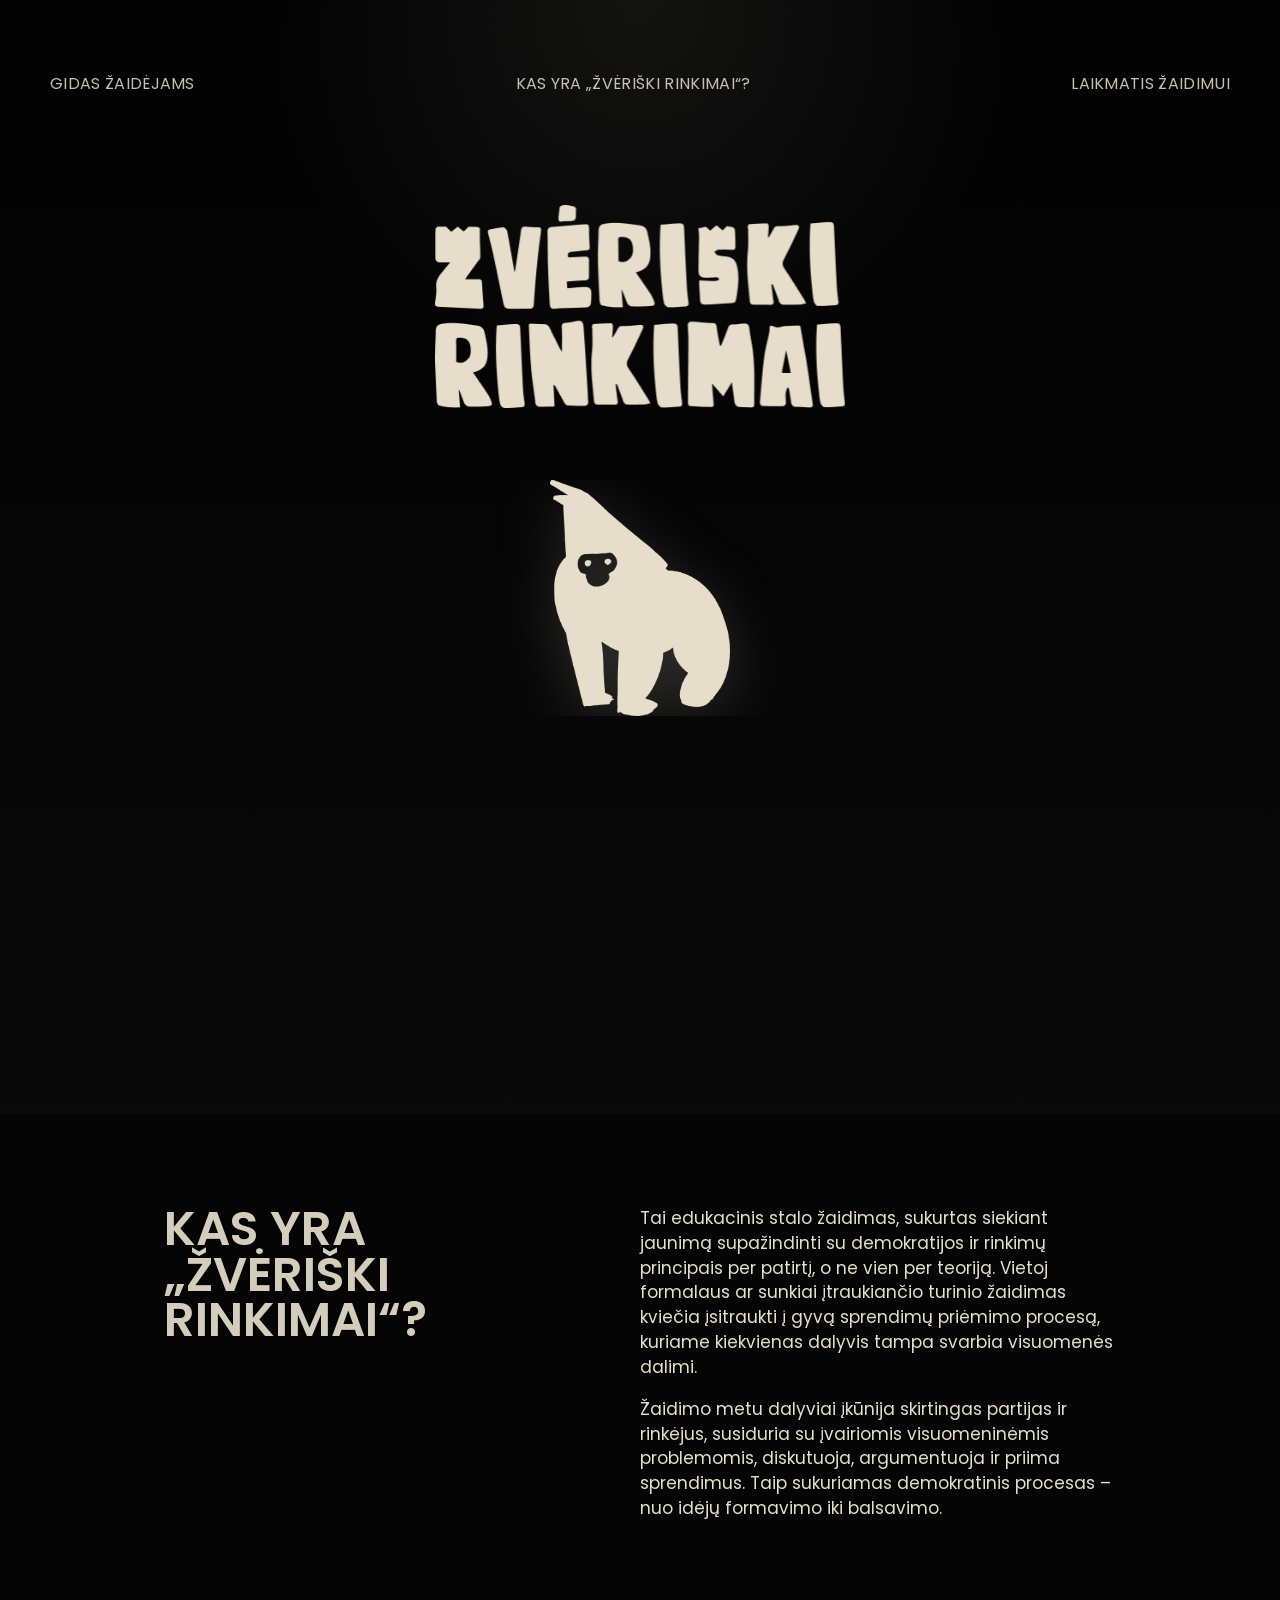
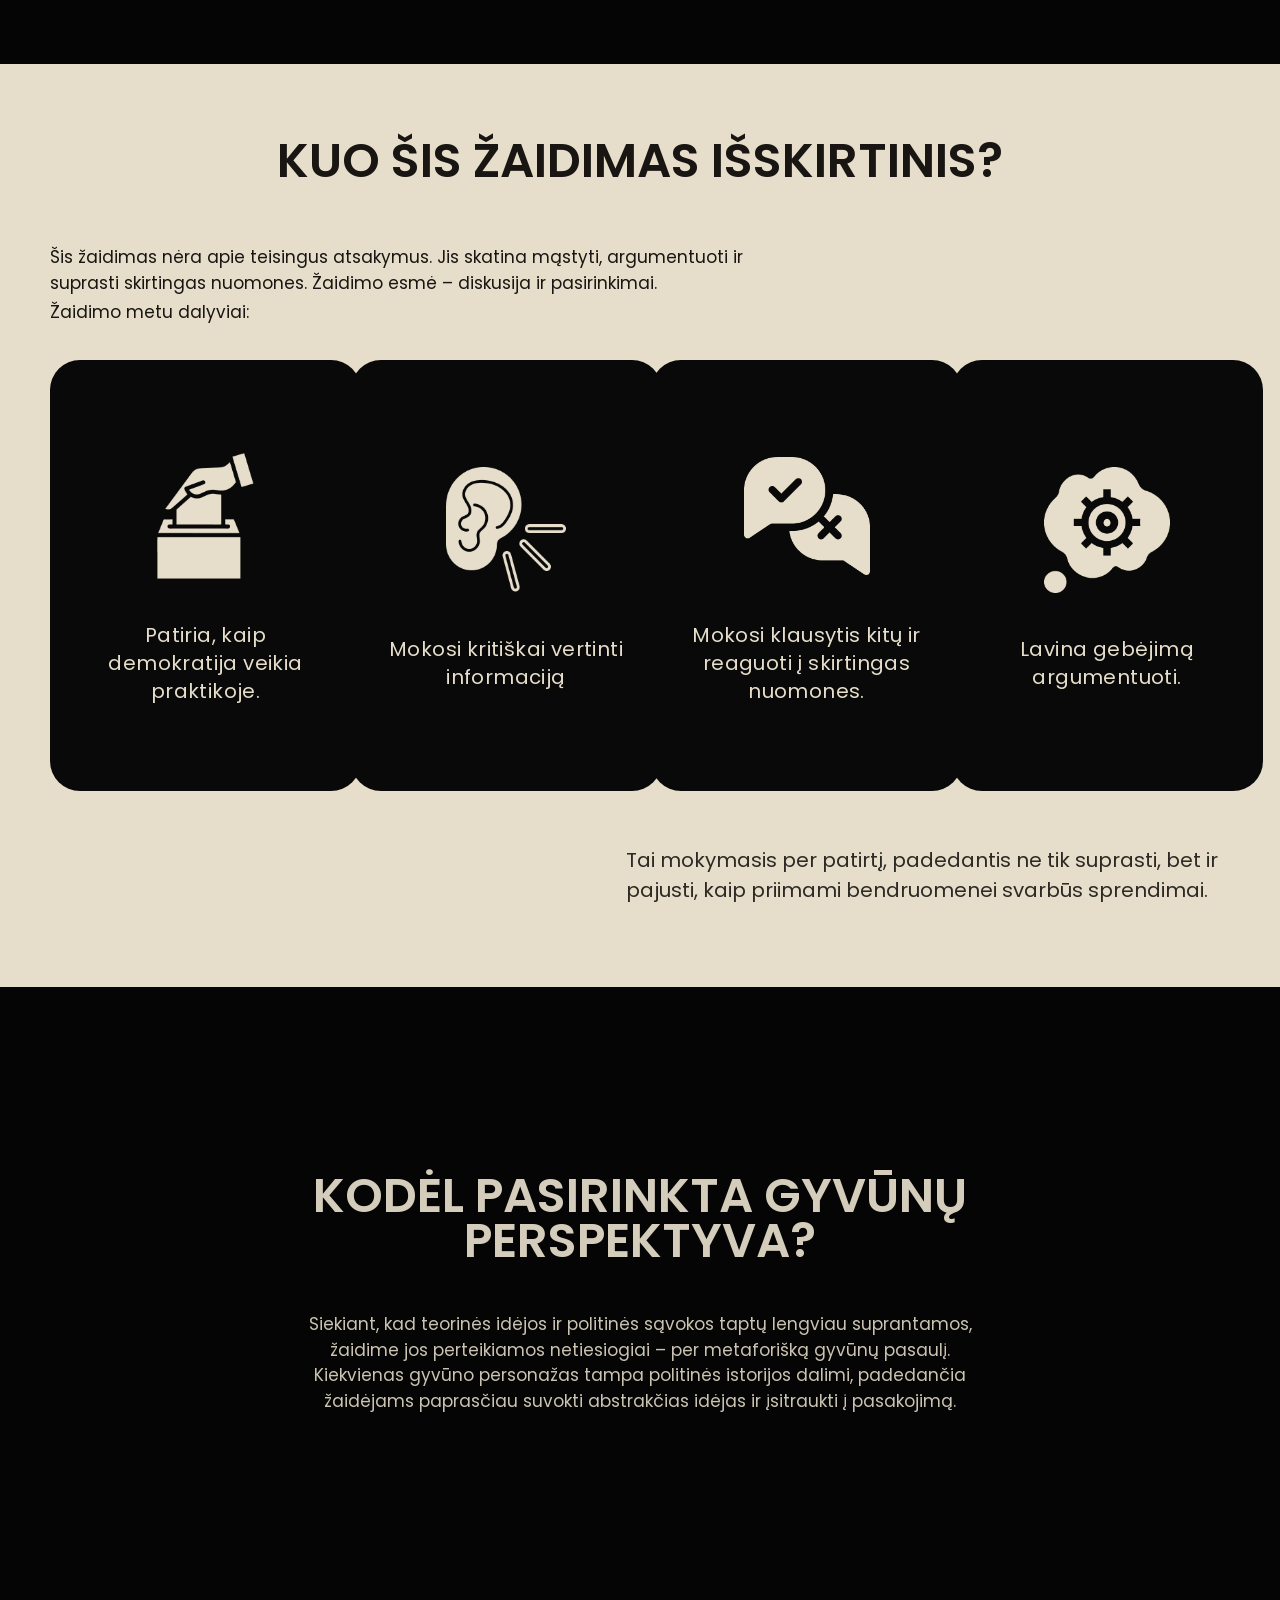
==== commit 1b81623b: "Update index.html" ====
--- a/index.html
+++ b/index.html
@@ -77,17 +77,16 @@
           </div>
           <div class="section__body">
             <p>
-              Tai edukacinis stalo žaidimas, sukurtas tam, kad padėtų jaunimui
-              geriau suprasti politiką per patirtį, o ne teoriją. Vietoje
-              sudėtingų sąvokų ar sausos informacijos, žaidimas kviečia
-              įsitraukti į gyvą sprendimų priėmimo procesą, kuriame kiekvienas
-              dalyvis tampa svarbia visuomenės dalimi.
+             Tai edukacinis stalo žaidimas, sukurtas siekiant jaunimą supažindinti
+              su demokratijos ir rinkimų principais per patirtį, o ne vien per teoriją. 
+              Vietoj formalaus ar sunkiai įtraukiančio turinio žaidimas kviečia įsitraukti 
+              į gyvą sprendimų priėmimo procesą, kuriame kiekvienas dalyvis tampa svarbia 
+              visuomenės dalimi.
             </p>
             <p>
-              Žaidimo metu dalyviai įkūnija skirtingas „partijas“ ir rinkėjus,
-              susiduria su įvairiomis visuomeninėmis problemomis, diskutuoja,
-              argumentuoja ir priima sprendimus. Taip atkuriamas demokratinis
-              procesas – nuo idėjų formavimo iki balsavimo.
+              Žaidimo metu dalyviai įkūnija skirtingas partijas ir rinkėjus, susiduria 
+              su įvairiomis visuomeninėmis problemomis, diskutuoja, argumentuoja ir priima 
+              sprendimus. Taip sukuriamas demokratinis procesas – nuo idėjų formavimo iki balsavimo.
             </p>
           </div>
         </div>
@@ -102,17 +101,17 @@
 
             <div class="home-features__intro">
               <p>
-                Šis žaidimas nėra apie „teisingus atsakymus“. Jis yra apie
-                mąstymą, argumentavimą ir gebėjimą suprasti skirtingas
-                nuomones. Žaidimo esmė – diskusija ir pasirinkimai.
+                Šis žaidimas nėra apie teisingus atsakymus. Jis skatina mąstyti, 
+                argumentuoti ir suprasti skirtingas nuomones. 
+                Žaidimo esmė – diskusija ir pasirinkimai.
               </p>
-              <p>Per žaidimą dalyviai:</p>
+              <p>Žaidimo metu dalyviai:</p>
             </div>
 
             <div class="features home-features__cards">
               <article class="feature-card">
                 <img src="./balsuoti.png" alt="Balsuoti ikona" />
-                <p>Patiria, kaip veikia demokratija realybėje</p>
+                <p>Patiria, kaip demokratija veikia praktikoje.</p>
               </article>
               <article class="feature-card">
                 <img src="./klausyti.png" alt="Klausyti ikona" />
@@ -120,17 +119,18 @@
               </article>
               <article class="feature-card">
                 <img src="./diskutuoti.png" alt="Diskutuoti ikona" />
-                <p>Mokosi klausytis kitų</p>
+                <p>Mokosi klausytis kitų ir reaguoti į 
+                  skirtingas nuomones.</p>
               </article>
               <article class="feature-card">
                 <img src="./mastyti.png" alt="Mąstyti ikona" />
-                <p>Lavina gebėjimą argumentuoti</p>
+                <p>Lavina gebėjimą argumentuoti.</p>
               </article>
             </div>
 
             <p class="section__note home-features__note">
-              Tai yra mokymasis per patirtį, kuris leidžia ne tik suprasti, bet
-              ir pajusti, ką reiškia būti aktyviu piliečiu.
+              Tai mokymasis per patirtį, padedantis ne tik suprasti, bet ir pajusti, 
+              kaip priimami bendruomenei svarbūs sprendimai.
             </p>
           </div>
         </div>
@@ -142,10 +142,10 @@
             <div class="section__heading section__heading--center">
               <h2>Kodėl pasirinkta gyvūnų perspektyva?</h2>
               <p>
-                Siekiant, kad sudėtingos teorinės idėjos ir politinės sąvokos taptų
-                lengviau suprantamos, žaidime jos perteikiamos netiesiogiai – per metaforišką
-                gyvūnų pasaulį. Kiekvienas gyvūno personažas tampa politinės istorijos
-                dalimi, padedančia žaidėjams paprasčiau įsisavinti abstrakčias idėjas ir
+                Siekiant, kad teorinės idėjos ir politinės sąvokos taptų lengviau 
+                suprantamos, žaidime jos perteikiamos netiesiogiai – per metaforišką 
+                gyvūnų pasaulį. Kiekvienas gyvūno personažas tampa politinės istorijos 
+                dalimi, padedančia žaidėjams paprasčiau suvokti abstrakčias idėjas ir 
                 įsitraukti į pasakojimą.
               </p>
             </div>
--- a/css/main.css
+++ b/css/main.css
@@ -335,7 +335,9 @@
 }
 
 .home-why__panel {
-  border: 1px solid rgba(230, 222, 203, 0.72);
+  border: none;
+  outline: none;
+  box-shadow: none;
   border-radius: 30px;
   padding: 94px 32px 90px;
 }
@@ -740,7 +742,8 @@
     padding: 42px 28px 34px;
     border-radius: 30px;
     gap: 42px;
-    justify-content: flex-start;
+    justify-content: center;
+    align-items: center;
     box-shadow: none;
   }
 
@@ -1655,12 +1658,13 @@
 }
 
 .guide-process-panel {
-  min-height: 2423px;
-  padding: 58px 32px 42px;
+  min-height: 0;
+  height: auto;
+  padding: 58px 32px 72px;
   border-radius: 30px;
   background: #050505;
   color: var(--text-light);
-  overflow: hidden;
+  overflow: visible;
 }
 
 .guide-block-title--new {
@@ -1672,21 +1676,27 @@
 }
 
 .guide-process-columns {
-  display: flex;
+  display: grid;
+  grid-template-columns: repeat(2, minmax(0, 560px));
+  gap: clamp(40px, 6vw, 96px);
+  align-items: start;
   justify-content: space-between;
-  gap: 20px;
+  max-width: 1280px;
+  margin: 0 auto;
 }
 
 .guide-process-columns .guide-column p {
   margin: 0 0 24px;
   color: rgba(230, 222, 203, 0.94);
-  font-size: 20px;
-  line-height: 1.163;
+  font-size: clamp(15px, 1.1vw, 20px);
+  line-height: 1.5;
+  max-width: 560px;
+  overflow-wrap: break-word;
 }
 
 .guide-process-columns .guide-column {
-  flex: 0 0 628px;
-  max-width: 628px;
+  min-width: 0;
+  max-width: 100%;
 }
 
 .guide-process-columns .guide-column strong {
@@ -1697,24 +1707,30 @@
   align-items: flex-start;
 }
 
-.guide-pill-stack--left .guide-pill {
+.primary-button {
   min-width: 126px;
   min-height: 41px;
   padding: 0 24px;
   border-radius: 999px;
-  background: var(--section-light);
-  color: var(--text-dark);
+  background: #050505;
+  color: var(--text-light);
   font-size: 16px;
+  font-weight: 500;
+  line-height: 1;
+  text-align: center;
 }
 
 .guide-advice-card {
-  width: 100%;
-  min-height: 950px;
+  width: min(100%, 720px);
+  max-width: 100%;
+  min-height: 0;
+  height: auto;
   margin-top: 104px;
   padding: 61px 41px 36px;
   border-radius: 30px;
   background: var(--section-light);
   color: var(--text-dark);
+  overflow-wrap: break-word;
 }
 
 .guide-advice-card h3 {
@@ -1749,14 +1765,14 @@
 }
 
 .guide-advice-grid {
-  display: flex;
-  justify-content: space-between;
-  gap: 25px;
+  display: grid;
+  grid-template-columns: repeat(2, minmax(0, 1fr));
+  gap: clamp(28px, 4vw, 48px);
   align-items: start;
 }
 
 .guide-advice-grid ol {
-  flex: 0 0 587px;
+  min-width: 0;
 }
 
 .guide-tools {
@@ -1850,14 +1866,6 @@
   min-height: 307px;
 }
 
-.guide-pill--dark {
-  min-width: 252px;
-  min-height: 56px;
-  background: #050505;
-  color: var(--text-light);
-  font-size: 20px;
-}
-
 .glossary-page {
   background: #050505;
   color: var(--text-light);
@@ -2271,7 +2279,8 @@
   }
 
   .guide-process-panel {
-    min-height: 1782px;
+    min-height: 0;
+    height: auto;
     padding: 58px 52px 60px;
   }
 
@@ -2281,23 +2290,25 @@
   }
 
   .guide-process-columns {
-    gap: 148px;
+    grid-template-columns: repeat(2, minmax(0, 620px));
+    gap: clamp(56px, 6vw, 110px);
+    max-width: 1350px;
   }
 
   .guide-process-columns .guide-column {
-    flex: 0 0 782px;
-    max-width: 782px;
+    max-width: 100%;
   }
 
   .guide-process-columns .guide-column p {
     font-size: 20px;
-    line-height: 1.163;
+    line-height: 1.5;
+    max-width: 620px;
   }
 
   .guide-advice-card {
-    flex: 0 0 789px;
-    width: 789px;
-    min-height: 1220px;
+    width: min(100%, 789px);
+    max-width: 100%;
+    min-height: 0;
     margin-top: 28px;
     margin-left: auto;
     padding: 38px 56px 42px;
@@ -2314,7 +2325,7 @@
     max-width: 626px;
     margin-bottom: 44px;
     font-size: 20px;
-    line-height: 1.163;
+    line-height: 1.5;
   }
 
   .guide-advice-grid {
@@ -2333,7 +2344,7 @@
 
   .guide-advice-card li {
     font-size: 20px;
-    line-height: 1.163;
+    line-height: 1.5;
   }
 
   .guide-tools {
@@ -2377,7 +2388,7 @@
     line-height: 1.163;
   }
 
-  .guide-pill-stack--left .guide-pill {
+  .primary-button {
     min-width: 314px;
     min-height: 69px;
     font-size: 20px;
@@ -2410,12 +2421,6 @@
 
   .guide-bottom-card--dark p {
     max-width: 517px;
-  }
-
-  .guide-pill--dark {
-    min-width: 252px;
-    min-height: 56px;
-    font-size: 20px;
   }
 
   .glossary-page .hero--subpage {
@@ -3073,11 +3078,21 @@
     align-items: center;
   }
 
-  .guide-pill-stack--left .guide-pill {
+  .primary-button {
     width: 174px;
-    min-height: 38px;
-    padding: 0 10px;
-    border-radius: 300px;
+    min-width: 174px;
+    height: 40px;
+    min-height: 40px;
+    padding: 0 24px;
+    border-radius: 999px;
+    font-size: 15px;
+    font-weight: 600;
+    line-height: 1;
+    display: inline-flex;
+    align-items: center;
+    justify-content: center;
+    text-align: center;
+    white-space: nowrap;
   }
 
   .guide-bottom-cards {
@@ -3460,6 +3475,860 @@
   }
 }
 
+/* Responsive refinement layer: keeps the existing design language while making
+   layouts scale more naturally across laptop, tablet and phone widths. */
+@media (max-width: 1200px) {
+  .topbar,
+  .topbar--subpage,
+  .section--dark .container,
+  .section--light .container,
+  .guide-hero__content--new,
+  .guide-section--new,
+  .glossary-main--new,
+  .timer-stage-shell {
+    width: min(calc(100% - 64px), 1180px);
+  }
+
+  .topbar,
+  .topbar--subpage {
+    font-size: 18px;
+    gap: 18px;
+  }
+
+  .hero:not(.hero--subpage) {
+    min-height: auto;
+    padding-bottom: 88px;
+  }
+
+  .hero:not(.hero--subpage) .hero__content {
+    width: min(calc(100% - 64px), 520px);
+  }
+
+  .hero:not(.hero--subpage) .hero__logo {
+    width: min(100%, 360px);
+  }
+
+  .hero:not(.hero--subpage) .hero__animal-frame {
+    width: min(100%, 280px);
+    height: 220px;
+  }
+
+  .section__grid,
+  .guide-intro-grid,
+  .guide-process-columns,
+  .guide-process-columns--kit,
+  .guide-bottom-cards,
+  .glossary-top-grid,
+  .timer-stage {
+    grid-template-columns: 1fr;
+  }
+
+  .guide-intro-grid,
+  .guide-process-columns,
+  .guide-process-columns--kit,
+  .guide-bottom-cards {
+    display: flex;
+    flex-direction: column;
+  }
+
+  .home-about .section__grid {
+    grid-template-columns: 1fr;
+    gap: 28px;
+  }
+
+  .home-about .section__title-block,
+  .home-about .section__body,
+  .home-features__intro,
+  .section__note {
+    max-width: 100%;
+  }
+
+  .home-features__cards,
+  .home-features .features,
+  .features {
+    display: grid;
+    grid-template-columns: repeat(2, minmax(260px, 311px));
+    justify-content: center;
+    gap: 22px;
+  }
+
+  .home-features .feature-card,
+  .feature-card {
+    width: 100%;
+    min-width: 0;
+    max-width: none;
+    flex: initial;
+  }
+
+  .guide-intro-copy,
+  .guide-tools,
+  .guide-process-columns .guide-column,
+  .guide-process-columns--kit .guide-column,
+  .guide-advice-grid ol,
+  .guide-bottom-card--light,
+  .guide-bottom-card--dark,
+  .glossary-top-card {
+    width: 100%;
+    max-width: 100%;
+    flex: 1 1 auto;
+  }
+
+  .guide-hero__title--new {
+    flex: 1 1 auto;
+    margin-top: 0;
+  }
+
+  .guide-intro-copy {
+    gap: 48px;
+  }
+
+  .guide-structure-card,
+  .guide-advice-card {
+    width: 100%;
+    margin-left: 0;
+  }
+
+  .guide-process-panel {
+    min-height: 0;
+  }
+
+  .guide-advice-grid {
+    display: flex;
+    flex-direction: column;
+    gap: 38px;
+  }
+
+  .guide-tools,
+  .guide-kit {
+    margin-top: 48px;
+    max-width: 100%;
+  }
+
+  .guide-bottom-cards {
+    gap: 22px;
+  }
+
+  .glossary-top-grid {
+    gap: 24px;
+  }
+
+  .glossary-top-card:last-child {
+    display: block;
+  }
+
+  .timer-main {
+    width: min(calc(100% - 64px), 1180px);
+    padding-top: 72px;
+  }
+
+  .timer-info-panel,
+  .timer-display-panel {
+    min-height: 0;
+  }
+}
+
+@media (max-width: 900px) {
+  .topbar,
+  .topbar--subpage,
+  .container,
+  .guide-hero__content--new,
+  .guide-section--new,
+  .glossary-main--new,
+  .timer-main,
+  .timer-stage-shell {
+    width: min(calc(100% - 48px), 900px);
+  }
+
+  .topbar,
+  .topbar--subpage {
+    font-size: 16px;
+    gap: 14px;
+  }
+
+  .topbar--subpage {
+    grid-template-columns: repeat(3, minmax(0, 1fr));
+  }
+
+  .hero:not(.hero--subpage) .hero__content {
+    width: min(calc(100% - 48px), 460px);
+  }
+
+  .hero:not(.hero--subpage) .hero__logo {
+    width: min(100%, 320px);
+    margin-bottom: 40px;
+  }
+
+  .hero:not(.hero--subpage) .hero__animal-frame {
+    width: min(100%, 240px);
+    height: 200px;
+  }
+
+  .home-features__cards,
+  .home-features .features,
+  .features {
+    grid-template-columns: repeat(2, minmax(220px, 1fr));
+  }
+
+  .home-features .feature-card,
+  .feature-card {
+    min-height: 300px;
+  }
+
+  .guide-hero__title--new,
+  .guide-block-title--new,
+  .glossary-title--new,
+  .timer-copy__title {
+    font-size: clamp(2rem, 5vw, 2.75rem);
+    line-height: 1;
+  }
+
+  .guide-process-panel,
+  .guide-advice-card,
+  .guide-structure-card,
+  .glossary-top-card,
+  .timer-info-panel,
+  .timer-display-panel {
+    padding-left: 28px;
+    padding-right: 28px;
+  }
+
+  .guide-process-columns,
+  .guide-process-columns--kit {
+    gap: 24px;
+  }
+
+  .guide-advice-card {
+    margin-top: 48px;
+  }
+
+  .guide-tools__lead,
+  .guide-tools__files,
+  .guide-process-columns .guide-column p,
+  .guide-process-columns--kit .guide-column p,
+  .glossary-top-card p,
+  .glossary-main--new .glossary-item,
+  .timer-copy__lead,
+  .timer-copy__label,
+  .timer-copy__recommendations p {
+    font-size: 18px;
+    line-height: 1.45;
+  }
+
+  .timer-stage {
+    gap: 24px;
+  }
+
+  .timer-info-panel,
+  .timer-display-panel {
+    padding-top: 48px;
+    padding-bottom: 40px;
+  }
+
+  .timer-clock-wrap {
+    margin-bottom: 56px;
+  }
+
+  .timer-side-controls {
+    max-width: 100%;
+    grid-template-columns: repeat(2, minmax(0, 180px));
+    justify-content: center;
+  }
+}
+
+@media (max-width: 768px) {
+  img,
+  .hero__logo,
+  .hero__animal-image,
+  .feature-card img,
+  .timer-nav__logo img,
+  .guide-nav__logo img {
+    max-width: 100%;
+    height: auto;
+  }
+
+  .mobile-menu-button {
+    display: block;
+  }
+
+  .topbar {
+    display: none;
+  }
+
+  .hero {
+    min-height: auto;
+    padding-top: 24px;
+  }
+
+  .container,
+  .guide-hero__content--new,
+  .guide-section--new,
+  .glossary-main--new,
+  .timer-main,
+  .timer-stage-shell {
+    width: min(calc(100% - 32px), 760px);
+  }
+
+  .hero:not(.hero--subpage) {
+    padding-bottom: 56px;
+  }
+
+  .hero:not(.hero--subpage) .hero__content {
+    width: min(calc(100% - 32px), 420px);
+    display: flex;
+    flex-direction: column;
+    align-items: center;
+    padding-top: 18px;
+  }
+
+  .hero:not(.hero--subpage) .hero__logo {
+    width: min(100%, 280px);
+    margin: 44px 0 0;
+  }
+
+  .hero:not(.hero--subpage) .hero__animal-frame {
+    width: min(100%, 220px);
+    height: 176px;
+    margin-top: 18px;
+  }
+
+  .section,
+  .guide-main,
+  .glossary-main,
+  .timer-main {
+    padding-top: 56px;
+    padding-bottom: 56px;
+  }
+
+  .section--dark,
+  .section--light {
+    padding-top: 56px;
+    padding-bottom: 64px;
+  }
+
+  .section__heading,
+  .home-features__intro,
+  .home-features__note,
+  .section__body,
+  .guide-tools,
+  .guide-process-panel,
+  .guide-advice-card,
+  .glossary-title--new,
+  .glossary-list {
+    max-width: 100%;
+  }
+
+  .section__title-main,
+  .section--light .section__heading h2,
+  .section--final .section__heading h2,
+  .guide-hero__title--new,
+  .guide-block-title--new,
+  .glossary-title--new {
+    font-size: 24px;
+    line-height: 1;
+  }
+
+  .home-features__cards,
+  .home-features .features,
+  .features,
+  .guide-bottom-cards,
+  .glossary-top-grid {
+    grid-template-columns: 1fr;
+  }
+
+  .home-features__cards,
+  .guide-bottom-cards {
+    display: flex;
+    flex-direction: column;
+    align-items: center;
+  }
+
+  .feature-card,
+  .guide-bottom-card,
+  .guide-structure-card,
+  .guide-advice-card,
+  .glossary-top-card {
+    width: min(100%, 341px);
+  }
+
+  .feature-card {
+    min-height: 274px;
+  }
+
+  .guide-hero__title--new {
+    width: auto;
+    margin-top: 88px;
+  }
+
+  .guide-structure-card {
+    min-height: 0;
+    margin-top: 40px;
+  }
+
+  .guide-process-panel {
+    width: 100%;
+    padding: 0 0 32px;
+  }
+
+  .guide-process-columns,
+  .guide-process-columns--kit,
+  .guide-advice-grid {
+    gap: 32px;
+  }
+
+  .guide-advice-card ol,
+  .guide-advice-grid ol {
+    gap: 40px;
+  }
+
+  .guide-bottom-card p {
+    font-size: 16px;
+    line-height: 1.35;
+  }
+
+  .glossary-main--new {
+    padding-top: 72px;
+    padding-bottom: 72px;
+  }
+
+  .glossary-top-card {
+    width: 100%;
+    padding: 24px 20px;
+  }
+
+  .glossary-top-card h2 {
+    font-size: 18px;
+  }
+
+  .glossary-main--new .glossary-item {
+    font-size: 16px;
+    line-height: 1.5;
+  }
+
+  .timer-main {
+    padding-top: 40px;
+  }
+
+  .timer-stage {
+    display: grid;
+    grid-template-columns: 1fr;
+  }
+
+  .timer-info-panel,
+  .timer-display-panel {
+    width: 100%;
+  }
+
+  .timer-copy__title,
+  .timer-copy__lead,
+  .timer-copy__label,
+  .timer-copy__recommendations p,
+  .timer-preset-pill,
+  .timer-action {
+    font-size: 18px;
+  }
+}
+
+@media (max-width: 480px) {
+  .container,
+  .guide-hero__content--new,
+  .guide-section--new,
+  .glossary-main--new,
+  .timer-main,
+  .timer-stage-shell {
+    width: min(calc(100% - 24px), 456px);
+  }
+
+  .hero:not(.hero--subpage) .hero__content {
+    width: min(calc(100% - 24px), 360px);
+  }
+
+  .hero:not(.hero--subpage) .hero__logo {
+    width: min(100%, 260px);
+  }
+
+  .hero:not(.hero--subpage) .hero__animal-frame {
+    width: min(100%, 200px);
+    height: 160px;
+  }
+
+  .home-about {
+    padding-top: 40px;
+    padding-bottom: 96px;
+  }
+
+  .section,
+  .section--dark,
+  .section--light,
+  .guide-main,
+  .glossary-main,
+  .timer-main {
+    padding-bottom: 48px;
+  }
+
+  .home-features__cards {
+    margin-top: 32px;
+    gap: 16px;
+  }
+
+  .feature-card,
+  .guide-bottom-card,
+  .guide-structure-card,
+  .guide-advice-card,
+  .glossary-top-card {
+    width: min(100%, 311px);
+  }
+
+  .feature-card {
+    padding: 22px 20px;
+    gap: 18px;
+  }
+
+  .feature-card img {
+    width: 88px;
+    height: 88px;
+  }
+
+  .feature-card p,
+  .home-features__intro p,
+  .home-features__note,
+  .section__body,
+  .section--final .section__heading p,
+  .guide-process-columns .guide-column p,
+  .guide-advice-card p,
+  .guide-advice-card li,
+  .guide-tools__lead,
+  .guide-tools__files,
+  .glossary-top-card p,
+  .glossary-main--new .glossary-item,
+  .timer-copy__lead,
+  .timer-copy__label,
+  .timer-copy__recommendations p {
+    font-size: 14px;
+    line-height: 1.45;
+  }
+
+  .guide-hero__title--new,
+  .guide-block-title--new,
+  .glossary-title--new,
+  .timer-copy__title {
+    font-size: 22px;
+  }
+
+  .guide-structure-card {
+    padding: 22px 18px;
+  }
+
+  .guide-advice-card {
+    padding: 26px 18px 24px;
+  }
+
+  .guide-advice-card ol,
+  .guide-advice-grid ol,
+  .guide-advice-grid {
+    gap: 32px;
+  }
+
+  .guide-tools__files {
+    margin-bottom: 24px;
+  }
+
+  .primary-button {
+    width: 174px;
+    min-width: 174px;
+    height: 40px;
+    min-height: 40px;
+    padding: 0 24px;
+    border-radius: 999px;
+    font-size: 15px;
+    font-weight: 600;
+    line-height: 1;
+    display: inline-flex;
+    align-items: center;
+    justify-content: center;
+    text-align: center;
+    white-space: nowrap;
+  }
+
+  .glossary-top-grid {
+    gap: 14px;
+    margin-bottom: 32px;
+  }
+
+  .timer-page .timer-stage {
+    width: min(100%, 347px);
+    max-width: 347px;
+  }
+
+  .timer-page .timer-preset-row {
+    gap: 22px;
+    margin-bottom: 92px;
+  }
+
+  .timer-page .timer-preset-pill {
+    width: 60px;
+    min-width: 60px;
+    height: 60px;
+    min-height: 60px;
+  }
+
+  .timer-page .timer-preset-pill__short {
+    font-size: 30px;
+  }
+
+  .timer-page .timer-clock__display {
+    font-size: clamp(76px, 22vw, 104px);
+    letter-spacing: 3.2px;
+    margin-bottom: 44px;
+  }
+
+  .timer-page .timer-side-controls {
+    gap: 12px;
+  }
+
+  .timer-page .timer-action {
+    width: 132px !important;
+    min-width: 132px;
+    height: 44px;
+    font-size: 15px;
+  }
+}
+
+/* Aspect-ratio responsive layer: preserves the visual system while preventing
+   overstretching on ultra-wide screens and over-tall spacing on squarer ones. */
+@media (aspect-ratio: 16/9) {
+  .hero:not(.hero--subpage) {
+    min-height: min(100vh, 1114px);
+  }
+
+  .hero:not(.hero--subpage) .hero__content {
+    width: min(calc(100% - 100px), 560px);
+  }
+
+  .section,
+  .guide-main,
+  .glossary-main,
+  .timer-main {
+    padding-top: clamp(72px, 5vw, 96px);
+    padding-bottom: clamp(72px, 5vw, 96px);
+  }
+}
+
+@media (aspect-ratio: 16/10) {
+  .hero:not(.hero--subpage) {
+    min-height: min(100vh, 1040px);
+    padding-top: clamp(56px, 4vw, 74px);
+    padding-bottom: clamp(88px, 6vw, 120px);
+  }
+
+  .topbar,
+  .topbar--subpage,
+  .container,
+  .guide-hero__content--new,
+  .guide-section--new,
+  .glossary-main--new,
+  .timer-stage-shell {
+    width: min(calc(100% - 88px), 1380px);
+  }
+
+  .home-about .section__grid {
+    gap: clamp(64px, 7vw, 110px);
+  }
+
+  .guide-intro-grid,
+  .guide-process-columns,
+  .guide-process-columns--kit,
+  .guide-bottom-cards {
+    gap: clamp(28px, 3vw, 54px);
+  }
+
+  .timer-stage {
+    gap: clamp(14px, 2vw, 28px);
+  }
+}
+
+@media (min-aspect-ratio: 21/9) {
+  :root {
+    --container: 1480px;
+  }
+
+  .topbar,
+  .topbar--subpage,
+  .container,
+  .guide-hero__content--new,
+  .guide-section--new,
+  .glossary-main--new,
+  .timer-main,
+  .timer-stage-shell {
+    width: min(calc(100% - 160px), 1560px);
+  }
+
+  .hero:not(.hero--subpage) {
+    min-height: min(100vh, 980px);
+    padding-top: clamp(42px, 4vh, 72px);
+    padding-bottom: clamp(72px, 8vh, 132px);
+  }
+
+  .hero:not(.hero--subpage) .hero__content {
+    width: min(calc(100% - 160px), 640px);
+  }
+
+  .hero:not(.hero--subpage) .hero__logo {
+    width: min(100%, 430px);
+  }
+
+  .hero:not(.hero--subpage) .hero__animal-frame {
+    width: min(100%, 360px);
+    height: 270px;
+  }
+
+  .section,
+  .guide-main,
+  .glossary-main,
+  .timer-main {
+    padding-top: clamp(68px, 5vh, 104px);
+    padding-bottom: clamp(72px, 6vh, 120px);
+  }
+
+  .home-about .section__grid {
+    grid-template-columns: minmax(320px, 380px) minmax(540px, 680px);
+    justify-content: center;
+    gap: clamp(90px, 8vw, 150px);
+  }
+
+  .home-features__cards,
+  .home-features .features,
+  .features {
+    justify-content: center;
+  }
+
+  .guide-process-columns,
+  .guide-process-columns--kit {
+    gap: clamp(72px, 6vw, 140px);
+  }
+
+  .guide-advice-card {
+    max-width: 820px;
+    margin-left: auto;
+  }
+
+  .guide-bottom-cards {
+    gap: clamp(18px, 2vw, 32px);
+  }
+
+  .glossary-top-grid {
+    gap: clamp(18px, 2vw, 28px);
+    margin-bottom: clamp(72px, 7vh, 120px);
+  }
+
+  .timer-stage {
+    grid-template-columns: minmax(0, 1.25fr) minmax(420px, 0.95fr);
+    gap: clamp(18px, 2vw, 28px);
+  }
+
+  .timer-info-panel,
+  .timer-display-panel {
+    min-height: clamp(760px, 74vh, 920px);
+  }
+}
+
+@media (max-aspect-ratio: 4/3) {
+  .topbar,
+  .topbar--subpage,
+  .container,
+  .guide-hero__content--new,
+  .guide-section--new,
+  .glossary-main--new,
+  .timer-main,
+  .timer-stage-shell {
+    width: min(calc(100% - 64px), 1240px);
+  }
+
+  .hero:not(.hero--subpage) {
+    min-height: auto;
+    padding-top: clamp(40px, 4vh, 64px);
+    padding-bottom: clamp(56px, 6vh, 88px);
+  }
+
+  .hero:not(.hero--subpage) .topbar {
+    margin-bottom: clamp(40px, 5vh, 80px);
+  }
+
+  .hero:not(.hero--subpage) .hero__logo {
+    width: min(100%, 340px);
+    margin-bottom: clamp(28px, 4vh, 54px);
+  }
+
+  .hero:not(.hero--subpage) .hero__animal-frame {
+    width: min(100%, 280px);
+    height: 220px;
+  }
+
+  .section,
+  .guide-main,
+  .glossary-main,
+  .timer-main {
+    padding-top: clamp(56px, 5vh, 80px);
+    padding-bottom: clamp(56px, 5vh, 84px);
+  }
+
+  .home-about {
+    padding-top: clamp(48px, 5vh, 72px);
+    padding-bottom: clamp(72px, 6vh, 110px);
+  }
+
+  .home-about .section__grid,
+  .guide-intro-grid,
+  .guide-process-columns,
+  .guide-process-columns--kit,
+  .guide-bottom-cards,
+  .glossary-top-grid,
+  .timer-stage {
+    display: flex;
+    flex-direction: column;
+    gap: clamp(24px, 3vh, 40px);
+  }
+
+  .home-features__cards,
+  .home-features .features,
+  .features {
+    grid-template-columns: repeat(2, minmax(220px, 1fr));
+    gap: clamp(18px, 2.5vh, 28px);
+  }
+
+  .guide-structure-card,
+  .guide-advice-card,
+  .guide-process-panel,
+  .guide-bottom-card,
+  .glossary-top-card,
+  .timer-info-panel,
+  .timer-display-panel {
+    width: 100%;
+    max-width: 100%;
+    min-height: 0;
+  }
+
+  .guide-advice-card,
+  .timer-info-panel,
+  .timer-display-panel {
+    padding-top: clamp(28px, 3vh, 44px);
+    padding-bottom: clamp(28px, 3vh, 44px);
+  }
+
+  .guide-tools,
+  .guide-kit {
+    margin-top: clamp(28px, 3vh, 44px);
+  }
+
+  .glossary-main--new {
+    padding-top: clamp(72px, 6vh, 104px);
+    padding-bottom: clamp(72px, 6vh, 104px);
+  }
+
+  .timer-clock-wrap {
+    margin-bottom: clamp(36px, 4vh, 64px);
+  }
+}
+
 @media (min-width: 1600px) {
   :root {
     --container: 1400px;
@@ -3887,6 +4756,436 @@
 
   .timer-action {
     font-size: 24px;
+  }
+}
+
+/* Guide page layout normalization.
+   Keeps the same visual style, but replaces fragile exported sizing
+   assumptions with a responsive grid/flex structure. */
+.guide-page .guide-hero__intro--new {
+  min-height: auto;
+  padding: clamp(96px, 10vw, 140px) 0 clamp(28px, 4vw, 44px);
+  background: var(--section-light);
+}
+
+.guide-page .guide-hero__content--new,
+.guide-page .guide-section--new {
+  width: min(calc(100% - 48px), 1440px);
+  margin-left: auto;
+  margin-right: auto;
+}
+
+.guide-page .guide-intro-grid {
+  display: grid;
+  grid-template-columns: minmax(280px, 1fr) minmax(320px, 650px);
+  gap: clamp(32px, 6vw, 88px);
+  align-items: end;
+}
+
+.guide-page .guide-hero__title--new {
+  width: auto;
+  max-width: 12ch;
+  margin: 0;
+  font-size: clamp(2.25rem, 3.4vw, 3rem);
+  line-height: 0.95;
+}
+
+.guide-page .guide-intro-copy {
+  width: 100%;
+  max-width: 650px;
+  display: flex;
+  flex-direction: column;
+  gap: 0;
+  justify-self: end;
+}
+
+.guide-page .guide-structure-card {
+  width: 100%;
+  max-width: 650px;
+  min-height: 0;
+  padding: clamp(28px, 3vw, 40px);
+  border: 1px solid rgba(24, 21, 18, 0.28);
+  border-radius: 30px;
+  background: transparent;
+}
+
+.guide-page .guide-structure-card h2 {
+  margin: 0 0 clamp(22px, 2.6vw, 40px);
+  font-size: clamp(1.75rem, 2.8vw, 2.5rem);
+  line-height: 1.08;
+}
+
+.guide-page .guide-structure-card p {
+  margin: 0;
+  font-size: clamp(1rem, 1.2vw, 1.25rem);
+  line-height: 1.2;
+}
+
+.guide-page .guide-main--new {
+  padding: 0 0 clamp(72px, 7vw, 128px);
+  background: var(--section-light);
+  color: var(--text-dark);
+}
+
+.guide-page .guide-process-panel {
+  width: 100%;
+  min-height: 0;
+  height: auto;
+  margin-top: clamp(12px, 2vw, 28px);
+  padding: clamp(40px, 4.8vw, 64px) clamp(28px, 3vw, 50px)
+    clamp(56px, 5vw, 80px);
+  border-radius: 30px;
+  background: #050505;
+  color: var(--text-light);
+  overflow: visible;
+}
+
+.guide-page .guide-block-title--new {
+  margin-bottom: clamp(36px, 4vw, 64px);
+  font-size: clamp(2rem, 3.5vw, 3rem);
+  line-height: 1;
+}
+
+.guide-page .guide-process-columns,
+.guide-page .guide-process-columns--kit {
+  display: grid;
+  grid-template-columns: repeat(2, minmax(0, 1fr));
+  gap: clamp(32px, 5vw, 84px);
+  align-items: start;
+  justify-content: stretch;
+  max-width: none;
+  margin: 0;
+}
+
+.guide-page .guide-process-columns .guide-column,
+.guide-page .guide-process-columns--kit .guide-column {
+  width: 100%;
+  max-width: 100%;
+  min-width: 0;
+  flex: initial;
+}
+
+.guide-page .guide-process-columns .guide-column p,
+.guide-page .guide-process-columns--kit .guide-column p {
+  max-width: 100%;
+  margin: 0 0 1.05em;
+  font-size: clamp(0.98rem, 1.08vw, 1.25rem);
+  line-height: 1.5;
+  overflow-wrap: break-word;
+}
+
+.guide-page .guide-process-columns--kit {
+  margin-bottom: clamp(48px, 5vw, 88px);
+}
+
+.guide-page .guide-advice-card {
+  width: min(100%, 780px);
+  max-width: 100%;
+  min-height: 0;
+  height: auto;
+  margin-top: clamp(56px, 6vw, 96px);
+  margin-left: auto;
+  padding: clamp(32px, 4vw, 56px);
+  border-radius: 30px;
+}
+
+.guide-page .guide-advice-card h3 {
+  margin: 0 0 18px;
+  max-width: 24ch;
+  font-size: clamp(1.35rem, 1.8vw, 1.5rem);
+  line-height: 1.18;
+}
+
+.guide-page .guide-advice-card p {
+  margin: 0 0 clamp(32px, 4vw, 56px);
+  max-width: 32ch;
+  font-size: clamp(0.98rem, 1.08vw, 1.25rem);
+  line-height: 1.4;
+}
+
+.guide-page .guide-advice-card li {
+  font-size: clamp(0.98rem, 1.08vw, 1.25rem);
+  line-height: 1.4;
+}
+
+.guide-page .guide-advice-grid {
+  display: grid;
+  grid-template-columns: repeat(2, minmax(0, 1fr));
+  gap: clamp(24px, 3vw, 42px);
+}
+
+.guide-page .guide-advice-card ol,
+.guide-page .guide-advice-grid ol {
+  margin: 0;
+  padding: 0;
+  list-style: none;
+  display: flex;
+  flex-direction: column;
+  gap: clamp(28px, 3vw, 40px);
+}
+
+.guide-page .guide-tools {
+  width: 100%;
+  max-width: 100%;
+  margin-top: clamp(56px, 6vw, 96px);
+}
+
+.guide-page .guide-kit {
+  width: 100%;
+  margin-top: 0;
+}
+
+.guide-page .guide-block-title--kit {
+  margin-bottom: clamp(34px, 4vw, 56px);
+}
+
+.guide-page .guide-tools__lead,
+.guide-page .guide-tools__files {
+  width: min(100%, 640px);
+  margin: 0;
+  font-size: clamp(0.98rem, 1.08vw, 1.25rem);
+  line-height: 1.45;
+}
+
+.guide-page .guide-tools__lead {
+  margin-bottom: clamp(40px, 4vw, 72px);
+}
+
+.guide-page .guide-tools__files {
+  margin-bottom: clamp(28px, 3vw, 40px);
+}
+
+.guide-page .guide-pill-stack--left {
+  align-items: flex-start;
+}
+
+.guide-page .guide-bottom-cards {
+  width: min(calc(100% - 48px), 1440px);
+  margin: clamp(28px, 3.5vw, 48px) auto 0;
+  display: grid;
+  grid-template-columns: repeat(2, minmax(0, 1fr));
+  gap: 24px;
+  align-items: stretch;
+}
+
+.guide-page .guide-bottom-card {
+  width: 100%;
+  min-height: clamp(240px, 20vw, 320px);
+  padding: clamp(24px, 3vw, 48px);
+  border-radius: 32px;
+  display: flex;
+  flex-direction: column;
+  justify-content: center;
+  align-items: center;
+}
+
+.guide-page .guide-bottom-card--light,
+.guide-page .guide-bottom-card--dark {
+  flex: initial;
+}
+
+.guide-page .guide-bottom-card p {
+  width: min(100%, 30ch);
+  margin: 0;
+  font-size: clamp(1rem, 1.15vw, 1.25rem);
+  line-height: 1.35;
+  text-align: center;
+}
+
+@media (max-width: 1200px) {
+  .guide-page .guide-hero__content--new,
+  .guide-page .guide-section--new,
+  .guide-page .guide-bottom-cards {
+    width: min(calc(100% - 64px), 1180px);
+  }
+
+  .guide-page .guide-intro-grid {
+    grid-template-columns: minmax(0, 1fr) minmax(300px, 560px);
+    gap: 48px;
+  }
+
+  .guide-page .guide-process-columns,
+  .guide-page .guide-process-columns--kit {
+    gap: 48px;
+  }
+}
+
+@media (max-width: 900px) {
+  .guide-page .guide-hero__content--new,
+  .guide-page .guide-section--new,
+  .guide-page .guide-bottom-cards {
+    width: min(calc(100% - 48px), 900px);
+  }
+
+  .guide-page .guide-intro-grid {
+    grid-template-columns: 1fr;
+    gap: 28px;
+    align-items: start;
+  }
+
+  .guide-page .guide-intro-copy {
+    justify-self: start;
+    max-width: 100%;
+  }
+
+  .guide-page .guide-structure-card {
+    max-width: 100%;
+  }
+
+  .guide-page .guide-process-columns,
+  .guide-page .guide-process-columns--kit,
+  .guide-page .guide-advice-grid,
+  .guide-page .guide-bottom-cards {
+    grid-template-columns: 1fr;
+  }
+
+  .guide-page .guide-advice-card {
+    width: 100%;
+    margin-left: 0;
+  }
+
+  .guide-page .guide-bottom-card {
+    min-height: 220px;
+  }
+}
+
+@media (max-width: 768px) {
+  .guide-page .guide-hero__intro--new {
+    padding-top: 26px;
+    padding-bottom: 24px;
+  }
+
+  .guide-page .guide-hero__content--new,
+  .guide-page .guide-section--new,
+  .guide-page .guide-bottom-cards {
+    width: min(calc(100% - 32px), 760px);
+  }
+
+  .guide-page .guide-intro-grid {
+    gap: 18px;
+  }
+
+  .guide-page .guide-hero__title--new {
+    max-width: none;
+    margin-top: 84px;
+    font-size: 24px;
+    line-height: 1;
+  }
+
+  .guide-page .guide-structure-card {
+    padding: 24px 22px 20px;
+  }
+
+  .guide-page .guide-structure-card h2,
+  .guide-page .guide-block-title--new {
+    font-size: 24px;
+  }
+
+  .guide-page .guide-structure-card p,
+  .guide-page .guide-process-columns .guide-column p,
+  .guide-page .guide-process-columns--kit .guide-column p,
+  .guide-page .guide-advice-card p,
+  .guide-page .guide-advice-card li,
+  .guide-page .guide-tools__lead,
+  .guide-page .guide-tools__files,
+  .guide-page .guide-bottom-card p {
+    font-size: 16px;
+    line-height: 1.4;
+  }
+
+  .guide-page .guide-process-panel {
+    padding: 0 0 40px;
+    border-radius: 0;
+    background: #050505;
+  }
+
+  .guide-page .guide-advice-card,
+  .guide-page .guide-bottom-card,
+  .guide-page .guide-structure-card {
+    width: min(100%, 341px);
+    margin-left: auto;
+    margin-right: auto;
+  }
+
+  .guide-page .guide-tools {
+    max-width: 341px;
+    margin-left: auto;
+    margin-right: auto;
+  }
+
+  .guide-page .guide-bottom-cards {
+    gap: 14px;
+    margin-top: 56px;
+  }
+
+  .guide-page .guide-bottom-card {
+    min-height: 220px;
+    padding: 22px 18px 20px;
+    border-radius: 30px;
+  }
+}
+
+@media (max-width: 480px) {
+  .guide-page .guide-hero__content--new,
+  .guide-page .guide-section--new,
+  .guide-page .guide-bottom-cards {
+    width: min(calc(100% - 24px), 456px);
+  }
+
+  .guide-page .guide-hero__title--new {
+    margin-top: 96px;
+  }
+
+  .guide-page .guide-process-panel,
+  .guide-page .guide-tools {
+    width: min(100%, 341px);
+  }
+
+  .guide-page .guide-advice-card,
+  .guide-page .guide-bottom-card,
+  .guide-page .guide-structure-card {
+    width: min(100%, 311px);
+  }
+
+  .guide-page .guide-bottom-card p {
+    width: min(100%, 226px);
+    font-size: 16px;
+    line-height: 1.32;
+  }
+}
+
+@media (min-aspect-ratio: 21/9) {
+  .guide-page .guide-hero__content--new,
+  .guide-page .guide-section--new,
+  .guide-page .guide-bottom-cards {
+    width: min(calc(100% - 160px), 1560px);
+  }
+
+  .guide-page .guide-intro-grid,
+  .guide-page .guide-process-columns,
+  .guide-page .guide-process-columns--kit {
+    gap: clamp(48px, 5vw, 96px);
+  }
+}
+
+@media (max-aspect-ratio: 4/3) and (min-width: 901px) {
+  .guide-page .guide-hero__content--new,
+  .guide-page .guide-section--new,
+  .guide-page .guide-bottom-cards {
+    width: min(calc(100% - 64px), 1240px);
+  }
+
+  .guide-page .guide-intro-grid,
+  .guide-page .guide-process-columns,
+  .guide-page .guide-process-columns--kit,
+  .guide-page .guide-advice-grid,
+  .guide-page .guide-bottom-cards {
+    grid-template-columns: 1fr;
+  }
+
+  .guide-page .guide-advice-card {
+    margin-left: 0;
+    width: min(100%, 820px);
   }
 }
 
@@ -4110,3 +5409,984 @@
     line-height: 1.45;
   }
 }
+
+/* Guide page v2: responsive layout layer based on the new design. */
+.guide-page-v2 {
+  background: var(--section-light);
+  color: var(--text-dark);
+}
+
+.guide-v2-shell {
+  width: min(calc(100% - 64px), 1440px);
+  margin: 0 auto;
+}
+
+.guide-v2-hero {
+  padding: 72px 0 36px;
+  background: var(--section-light);
+}
+
+.guide-v2-hero-grid {
+  display: grid;
+  grid-template-columns: minmax(280px, 1fr) minmax(360px, 610px);
+  gap: clamp(40px, 6vw, 112px);
+  align-items: end;
+}
+
+.guide-v2-title {
+  margin: 0;
+  max-width: 12ch;
+  font-size: clamp(2rem, 3.3vw, 3rem);
+  font-weight: 600;
+  line-height: 0.95;
+  text-transform: uppercase;
+}
+
+.guide-v2-structure {
+  width: 100%;
+  min-height: 196px;
+  padding: 36px 38px 32px;
+  border-radius: 24px;
+  background: #050505;
+  color: #e6decb;
+  align-self: start;
+}
+
+.guide-v2-structure h2 {
+  margin: 0 0 26px;
+  font-size: clamp(1.5rem, 2.2vw, 2rem);
+  font-weight: 600;
+  line-height: 1.08;
+  text-transform: uppercase;
+}
+
+.guide-v2-structure p {
+  margin: 0;
+  font-size: clamp(0.92rem, 1vw, 1rem);
+  line-height: 1.35;
+}
+
+.guide-v2-main {
+  background: var(--section-light);
+}
+
+.guide-v2-dark {
+  width: 100%;
+  padding: 40px 0 72px;
+  background: #050505;
+  color: #e6decb;
+}
+
+.guide-v2-flow h2,
+.guide-v2-tips h2,
+.guide-v2-kit h2,
+.guide-v2-support h2 {
+  margin: 0 0 34px;
+  font-size: clamp(2rem, 3vw, 3rem);
+  font-weight: 600;
+  line-height: 1;
+  text-transform: uppercase;
+}
+
+.guide-v2-columns {
+  display: grid;
+  grid-template-columns: repeat(2, minmax(0, 1fr));
+  gap: clamp(40px, 5vw, 96px);
+  align-items: start;
+}
+
+.guide-v2-column {
+  min-width: 0;
+}
+
+.guide-v2-column p {
+  margin: 0 0 22px;
+  font-size: clamp(0.95rem, 1.05vw, 1.25rem);
+  line-height: 1.45;
+  overflow-wrap: break-word;
+}
+
+.guide-v2-column strong,
+.guide-v2-resources-files strong,
+.guide-v2-glossary-card strong {
+  font-weight: 700;
+}
+
+.guide-v2-tips {
+  margin-top: 112px;
+}
+
+.guide-v2-tips-heading {
+  max-width: 640px;
+  margin-bottom: 54px;
+}
+
+.guide-v2-tips-heading p {
+  margin: 0;
+  font-size: clamp(0.95rem, 1.05vw, 1.25rem);
+  line-height: 1.45;
+}
+
+.guide-v2-tip-list {
+  width: min(100%, 1380px);
+  margin: 0 auto;
+  display: grid;
+  gap: 22px;
+}
+
+.guide-v2-tip-card {
+  display: grid;
+  grid-template-columns: 48px minmax(0, 1fr);
+  gap: 20px;
+  align-items: start;
+  padding: 22px 28px;
+  border-radius: 16px;
+  background: var(--section-light);
+  color: var(--text-dark);
+}
+
+.guide-v2-tip-badge {
+  width: 28px;
+  height: 28px;
+  border-radius: 50%;
+  background: #050505;
+  color: #e6decb;
+  display: grid;
+  place-items: center;
+  font-size: 0.95rem;
+  font-weight: 600;
+}
+
+.guide-v2-tip-copy h3 {
+  margin: 0 0 10px;
+  font-size: clamp(1rem, 1.15vw, 1.15rem);
+  font-weight: 500;
+  line-height: 1.25;
+}
+
+.guide-v2-tip-copy p {
+  margin: 0;
+  font-size: clamp(0.9rem, 0.95vw, 1rem);
+  line-height: 1.4;
+}
+
+.guide-v2-kit {
+  margin-top: 108px;
+}
+
+.guide-v2-columns--kit .guide-v2-column p:first-child {
+  margin-bottom: 18px;
+}
+
+.guide-v2-resources {
+  margin-top: 86px;
+  display: grid;
+  grid-template-columns: minmax(0, 1fr) minmax(280px, 430px);
+  gap: clamp(32px, 4vw, 72px);
+  align-items: end;
+}
+
+.guide-v2-resources-copy {
+  max-width: 620px;
+}
+
+.guide-v2-resources-lead,
+.guide-v2-resources-files {
+  margin: 0;
+  font-size: clamp(0.95rem, 1.05vw, 1.25rem);
+  line-height: 1.45;
+}
+
+.guide-v2-resources-lead {
+  margin-bottom: 34px;
+}
+
+.guide-v2-resources-files {
+  margin-bottom: 34px;
+}
+
+.guide-v2-button-row {
+  display: flex;
+  justify-content: flex-start;
+}
+
+.guide-v2-pill {
+  display: inline-flex;
+  align-items: center;
+  justify-content: center;
+  min-width: 136px;
+  min-height: 40px;
+  padding: 0 26px;
+  border-radius: 999px;
+  font-size: 0.95rem;
+  font-weight: 500;
+  line-height: 1;
+  text-align: center;
+  white-space: nowrap;
+}
+
+.guide-v2-pill--light {
+  background: var(--section-light);
+  color: var(--text-dark);
+}
+
+.guide-v2-pill--dark {
+  background: #050505;
+  color: #e6decb;
+}
+
+.guide-v2-glossary-card {
+  min-height: 236px;
+  padding: 34px 30px 30px;
+  border-radius: 24px;
+  background: var(--section-light);
+  color: var(--text-dark);
+  display: flex;
+  flex-direction: column;
+  justify-content: center;
+  align-items: center;
+  gap: 28px;
+}
+
+.guide-v2-glossary-card p {
+  margin: 0;
+  max-width: 28ch;
+  font-size: clamp(1rem, 1.05vw, 1.2rem);
+  line-height: 1.35;
+  text-align: center;
+}
+
+.guide-v2-support {
+  padding: 82px 0 54px;
+  background: var(--section-light);
+}
+
+.guide-v2-support h2 {
+  max-width: 20ch;
+  margin: 0 auto 74px;
+  color: var(--text-dark);
+  text-align: center;
+}
+
+.guide-v2-support-logos {
+  display: grid;
+  grid-template-columns: repeat(5, minmax(0, 1fr));
+  gap: 34px;
+  align-items: center;
+  width: min(100%, 1120px);
+  margin: 0 auto 90px;
+}
+
+.guide-v2-support-logos span {
+  display: block;
+  width: 100%;
+  aspect-ratio: 1;
+  background: #050505;
+}
+
+.guide-v2-footer {
+  padding-top: 26px;
+  border-top: 1px solid rgba(24, 21, 18, 0.2);
+  display: flex;
+  align-items: flex-end;
+  justify-content: space-between;
+  gap: 24px;
+}
+
+.guide-v2-footer-mark {
+  max-width: 88px;
+  font-size: 1rem;
+  font-weight: 700;
+  line-height: 0.95;
+  text-transform: uppercase;
+}
+
+.guide-v2-footer p {
+  margin: 0;
+  max-width: 280px;
+  font-size: 0.9rem;
+  line-height: 1.45;
+  text-align: right;
+}
+
+@media (max-width: 1200px) {
+  .guide-v2-shell {
+    width: min(calc(100% - 56px), 1200px);
+  }
+
+  .guide-v2-hero-grid,
+  .guide-v2-columns,
+  .guide-v2-resources {
+    gap: clamp(28px, 4vw, 64px);
+  }
+
+  .guide-v2-dark {
+    padding: 36px 0 64px;
+  }
+}
+
+@media (max-width: 900px) {
+  .guide-v2-shell {
+    width: min(calc(100% - 40px), 900px);
+  }
+
+  .guide-v2-hero {
+    padding: 52px 0 28px;
+  }
+
+  .guide-v2-hero-grid,
+  .guide-v2-columns,
+  .guide-v2-resources {
+    grid-template-columns: 1fr;
+  }
+
+  .guide-v2-title {
+    max-width: none;
+  }
+
+  .guide-v2-resources-copy {
+    max-width: none;
+  }
+
+  .guide-v2-tip-list,
+  .guide-v2-support-logos {
+    width: 100%;
+  }
+
+  .guide-v2-support-logos {
+    grid-template-columns: repeat(3, minmax(0, 1fr));
+  }
+
+  .guide-v2-footer {
+    flex-direction: column;
+    align-items: flex-start;
+  }
+
+  .guide-v2-footer p {
+    text-align: left;
+  }
+}
+
+@media (max-width: 768px) {
+  .guide-v2-shell {
+    width: min(calc(100% - 32px), 720px);
+  }
+
+  .guide-v2-hero {
+    padding: 34px 0 24px;
+  }
+
+  .guide-v2-structure {
+    min-height: 0;
+    padding: 28px 24px;
+  }
+
+  .guide-v2-dark {
+    padding: 30px 0 48px;
+  }
+
+  .guide-v2-flow h2,
+  .guide-v2-tips h2,
+  .guide-v2-kit h2,
+  .guide-v2-support h2 {
+    margin-bottom: 24px;
+  }
+
+  .guide-v2-column p {
+    margin-bottom: 18px;
+  }
+
+  .guide-v2-tips,
+  .guide-v2-kit,
+  .guide-v2-resources {
+    margin-top: 72px;
+  }
+
+  .guide-v2-tip-card {
+    grid-template-columns: 1fr;
+    gap: 14px;
+  }
+
+  .guide-v2-tip-badge {
+    margin-left: 0;
+  }
+
+  .guide-v2-support {
+    padding: 64px 0 42px;
+  }
+
+  .guide-v2-support-logos {
+    grid-template-columns: repeat(2, minmax(0, 1fr));
+    gap: 20px;
+    margin-bottom: 56px;
+  }
+}
+
+@media (max-width: 480px) {
+  .guide-v2-shell {
+    width: min(calc(100% - 24px), 480px);
+  }
+
+  .guide-v2-hero {
+    padding: 20px 0 18px;
+  }
+
+  .guide-v2-dark {
+    padding: 24px 0 36px;
+  }
+
+  .guide-v2-tip-card,
+  .guide-v2-glossary-card {
+    padding: 20px 18px;
+  }
+
+  .guide-v2-glossary-card p {
+    max-width: none;
+  }
+
+  .guide-v2-pill {
+    min-width: 126px;
+    min-height: 38px;
+    padding: 0 22px;
+    font-size: 0.9rem;
+  }
+}
+
+/* Definitive guide-page-v2 layout overrides.
+   These come last on purpose so legacy guide styles cannot distort the page. */
+.guide-page.guide-page-v2 {
+  background: var(--section-light);
+  color: var(--text-dark);
+  overflow-x: hidden;
+}
+
+.guide-page.guide-page-v2 .hero.hero--subpage.hero--subpage-light {
+  min-height: auto;
+  padding: 18px 0 0;
+  background: var(--section-light) !important;
+  color: var(--text-dark);
+}
+
+.guide-page.guide-page-v2 .topbar.topbar--subpage.topbar--subpage-light {
+  width: min(calc(100% - 64px), 1200px);
+  margin: 0 auto;
+  display: grid;
+  grid-template-columns: repeat(3, minmax(0, 1fr));
+  align-items: center;
+  gap: 24px;
+  padding-top: 20px;
+  font-size: 14px;
+  font-weight: 400;
+  text-transform: uppercase;
+  letter-spacing: 0;
+}
+
+.guide-page.guide-page-v2 .topbar.topbar--subpage .topbar__link {
+  color: rgba(24, 21, 18, 0.85);
+}
+
+.guide-page.guide-page-v2 .topbar.topbar--subpage .topbar__link:first-child {
+  justify-self: start;
+  text-align: left;
+}
+
+.guide-page.guide-page-v2 .topbar.topbar--subpage .topbar__link--center {
+  justify-self: center;
+  text-align: center;
+}
+
+.guide-page.guide-page-v2 .topbar.topbar--subpage .topbar__link:last-child {
+  justify-self: end;
+  text-align: right;
+}
+
+.guide-page.guide-page-v2 .guide-v2-shell {
+  width: min(calc(100% - 64px), 1200px);
+  margin: 0 auto;
+}
+
+.guide-page.guide-page-v2 .guide-v2-hero {
+  padding: clamp(64px, 8vw, 104px) 0 48px;
+  background: var(--section-light);
+}
+
+.guide-page.guide-page-v2 .guide-v2-hero-grid {
+  display: grid;
+  grid-template-columns: minmax(280px, 1fr) minmax(320px, 610px);
+  gap: clamp(40px, 7vw, 120px);
+  align-items: end;
+}
+
+.guide-page.guide-page-v2 .guide-v2-title {
+  margin: 0;
+  max-width: 12ch;
+  font-size: clamp(2.2rem, 4vw, 4.5rem);
+  font-weight: 600;
+  line-height: 0.95;
+  text-transform: uppercase;
+  color: var(--text-dark);
+}
+
+.guide-page.guide-page-v2 .guide-v2-structure {
+  width: 100%;
+  min-height: 196px;
+  padding: 36px 38px 32px;
+  border-radius: 24px;
+  background: #050505;
+  color: var(--text-light);
+  align-self: start;
+}
+
+.guide-page.guide-page-v2 .guide-v2-structure h2 {
+  margin: 0 0 26px;
+  font-size: clamp(1.5rem, 2.2vw, 2rem);
+  font-weight: 600;
+  line-height: 1.08;
+  text-transform: uppercase;
+}
+
+.guide-page.guide-page-v2 .guide-v2-structure p {
+  margin: 0;
+  font-size: clamp(0.9rem, 1vw, 1rem);
+  line-height: 1.35;
+}
+
+.guide-page.guide-page-v2 .guide-v2-main {
+  background: var(--section-light);
+}
+
+.guide-page.guide-page-v2 .guide-v2-dark {
+  width: 100%;
+  padding: clamp(40px, 4vw, 56px) 0 clamp(56px, 6vw, 80px);
+  background: #050505;
+  color: var(--text-light);
+}
+
+.guide-page.guide-page-v2 .guide-v2-flow,
+.guide-page.guide-page-v2 .guide-v2-tips,
+.guide-page.guide-page-v2 .guide-v2-kit,
+.guide-page.guide-page-v2 .guide-v2-resources {
+  max-width: 1100px;
+  margin-left: auto;
+  margin-right: auto;
+}
+
+.guide-page.guide-page-v2 .guide-v2-flow h2,
+.guide-page.guide-page-v2 .guide-v2-tips h2,
+.guide-page.guide-page-v2 .guide-v2-kit h2,
+.guide-page.guide-page-v2 .guide-v2-support h2 {
+  margin: 0 0 34px;
+  font-size: clamp(2rem, 3vw, 3rem);
+  font-weight: 600;
+  line-height: 1;
+  text-transform: uppercase;
+}
+
+.guide-page.guide-page-v2 .guide-v2-columns {
+  display: grid;
+  grid-template-columns: repeat(2, minmax(0, 1fr));
+  gap: clamp(36px, 5vw, 96px);
+  align-items: start;
+}
+
+.guide-page.guide-page-v2 .guide-v2-column {
+  min-width: 0;
+  max-width: 520px;
+}
+
+.guide-page.guide-page-v2 .guide-v2-column p {
+  margin: 0 0 22px;
+  font-size: clamp(0.95rem, 1vw, 1.15rem);
+  line-height: 1.5;
+  overflow-wrap: break-word;
+}
+
+.guide-page.guide-page-v2 .guide-v2-column strong,
+.guide-page.guide-page-v2 .guide-v2-resources-files strong,
+.guide-page.guide-page-v2 .guide-v2-glossary-card strong {
+  font-weight: 700;
+}
+
+.guide-page.guide-page-v2 .guide-v2-tips {
+  margin-top: 112px;
+}
+
+.guide-page.guide-page-v2 .guide-v2-tips-heading {
+  max-width: 640px;
+  margin-bottom: 54px;
+}
+
+.guide-page.guide-page-v2 .guide-v2-tips-heading p {
+  margin: 0;
+  font-size: clamp(0.95rem, 1.05vw, 1.25rem);
+  line-height: 1.45;
+}
+
+.guide-page.guide-page-v2 .guide-v2-tip-list {
+  width: min(100%, 1380px);
+  margin: 0 auto;
+  display: grid;
+  gap: 22px;
+}
+
+.guide-page.guide-page-v2 .guide-v2-tip-card {
+  display: grid;
+  grid-template-columns: 48px minmax(0, 1fr);
+  gap: 20px;
+  align-items: start;
+  padding: 22px 28px;
+  border-radius: 16px;
+  background: var(--section-light);
+  color: var(--text-dark);
+}
+
+.guide-page.guide-page-v2 .guide-v2-tip-badge {
+  width: 28px;
+  height: 28px;
+  border-radius: 50%;
+  background: #050505;
+  color: var(--text-light);
+  display: grid;
+  place-items: center;
+  font-size: 0.95rem;
+  font-weight: 600;
+}
+
+.guide-page.guide-page-v2 .guide-v2-tip-copy h3 {
+  margin: 0 0 10px;
+  font-size: clamp(1rem, 1.15vw, 1.15rem);
+  font-weight: 500;
+  line-height: 1.25;
+}
+
+.guide-page.guide-page-v2 .guide-v2-tip-copy p {
+  margin: 0;
+  font-size: clamp(0.9rem, 0.95vw, 1rem);
+  line-height: 1.4;
+}
+
+.guide-page.guide-page-v2 .guide-v2-kit {
+  margin-top: 108px;
+}
+
+.guide-page.guide-page-v2 .guide-v2-columns--kit .guide-v2-column p:first-child {
+  margin-bottom: 18px;
+}
+
+.guide-page.guide-page-v2 .guide-v2-resources {
+  margin-top: 86px;
+  display: grid;
+  grid-template-columns: minmax(0, 1fr) minmax(280px, 430px);
+  gap: clamp(32px, 4vw, 72px);
+  align-items: end;
+}
+
+.guide-page.guide-page-v2 .guide-v2-resources-copy {
+  max-width: 620px;
+}
+
+.guide-page.guide-page-v2 .guide-v2-resources-lead,
+.guide-page.guide-page-v2 .guide-v2-resources-files {
+  margin: 0;
+  font-size: clamp(0.95rem, 1.05vw, 1.25rem);
+  line-height: 1.45;
+}
+
+.guide-page.guide-page-v2 .guide-v2-resources-lead {
+  margin-bottom: 34px;
+}
+
+.guide-page.guide-page-v2 .guide-v2-resources-files {
+  margin-bottom: 34px;
+}
+
+.guide-page.guide-page-v2 .guide-v2-button-row {
+  display: flex;
+  justify-content: flex-start;
+}
+
+.guide-page.guide-page-v2 .guide-v2-pill {
+  display: inline-flex;
+  align-items: center;
+  justify-content: center;
+  min-width: 136px;
+  min-height: 40px;
+  padding: 0 26px;
+  border-radius: 999px;
+  font-size: 0.95rem;
+  font-weight: 500;
+  line-height: 1;
+  text-align: center;
+  white-space: nowrap;
+}
+
+.guide-page.guide-page-v2 .guide-v2-pill--light {
+  background: var(--section-light);
+  color: var(--text-dark);
+}
+
+.guide-page.guide-page-v2 .guide-v2-pill--dark {
+  background: #050505;
+  color: var(--text-light);
+}
+
+.guide-page.guide-page-v2 .guide-v2-glossary-card {
+  min-height: 236px;
+  padding: 34px 30px 30px;
+  border-radius: 24px;
+  background: var(--section-light);
+  color: var(--text-dark);
+  display: flex;
+  flex-direction: column;
+  justify-content: center;
+  align-items: center;
+  gap: 28px;
+}
+
+.guide-page.guide-page-v2 .guide-v2-glossary-card p {
+  margin: 0;
+  max-width: 28ch;
+  font-size: clamp(1rem, 1.05vw, 1.2rem);
+  line-height: 1.35;
+  text-align: center;
+}
+
+.guide-page.guide-page-v2 .guide-v2-support {
+  padding: 82px 0 54px;
+  background: var(--section-light);
+}
+
+.guide-page.guide-page-v2 .guide-v2-support h2 {
+  max-width: 20ch;
+  margin: 0 auto 74px;
+  color: var(--text-dark);
+  text-align: center;
+}
+
+.guide-page.guide-page-v2 .guide-v2-support-logos {
+  display: grid;
+  grid-template-columns: repeat(5, minmax(0, 1fr));
+  gap: 34px;
+  align-items: center;
+  width: min(100%, 1120px);
+  margin: 0 auto 90px;
+}
+
+.guide-page.guide-page-v2 .guide-v2-support-logos span {
+  display: block;
+  width: 100%;
+  aspect-ratio: 1;
+  background: #050505;
+}
+
+.guide-page.guide-page-v2 .guide-v2-footer {
+  padding-top: 26px;
+  border-top: 1px solid rgba(24, 21, 18, 0.2);
+  display: flex;
+  align-items: flex-end;
+  justify-content: space-between;
+  gap: 24px;
+}
+
+.guide-page.guide-page-v2 .guide-v2-footer-mark {
+  max-width: 88px;
+  font-size: 1rem;
+  font-weight: 700;
+  line-height: 0.95;
+  text-transform: uppercase;
+}
+
+.guide-page.guide-page-v2 .guide-v2-footer p {
+  margin: 0;
+  max-width: 280px;
+  font-size: 0.9rem;
+  line-height: 1.45;
+  text-align: right;
+}
+
+@media (max-width: 1200px) {
+  .guide-page.guide-page-v2 .topbar.topbar--subpage.topbar--subpage-light,
+  .guide-page.guide-page-v2 .guide-v2-shell {
+    width: min(calc(100% - 56px), 1100px);
+  }
+
+  .guide-page.guide-page-v2 .guide-v2-hero-grid,
+  .guide-page.guide-page-v2 .guide-v2-columns,
+  .guide-page.guide-page-v2 .guide-v2-resources {
+    gap: clamp(28px, 4vw, 64px);
+  }
+}
+
+@media (max-width: 900px) {
+  .guide-page.guide-page-v2 .guide-v2-shell,
+  .guide-page.guide-page-v2 .topbar.topbar--subpage.topbar--subpage-light {
+    width: min(calc(100% - 40px), 900px);
+  }
+
+  .guide-page.guide-page-v2 .topbar.topbar--subpage.topbar--subpage-light {
+    font-size: 12px;
+    gap: 16px;
+  }
+
+  .guide-page.guide-page-v2 .guide-v2-hero {
+    padding: 52px 0 28px;
+  }
+
+  .guide-page.guide-page-v2 .guide-v2-hero-grid,
+  .guide-page.guide-page-v2 .guide-v2-columns,
+  .guide-page.guide-page-v2 .guide-v2-resources {
+    grid-template-columns: 1fr;
+  }
+
+  .guide-page.guide-page-v2 .guide-v2-title,
+  .guide-page.guide-page-v2 .guide-v2-resources-copy {
+    max-width: none;
+  }
+
+  .guide-page.guide-page-v2 .guide-v2-tip-list,
+  .guide-page.guide-page-v2 .guide-v2-support-logos {
+    width: 100%;
+  }
+
+  .guide-page.guide-page-v2 .guide-v2-support-logos {
+    grid-template-columns: repeat(3, minmax(0, 1fr));
+  }
+
+  .guide-page.guide-page-v2 .guide-v2-footer {
+    flex-direction: column;
+    align-items: flex-start;
+  }
+
+  .guide-page.guide-page-v2 .guide-v2-footer p {
+    text-align: left;
+  }
+}
+
+@media (max-width: 768px) {
+  .guide-page.guide-page-v2 .topbar.topbar--subpage.topbar--subpage-light {
+    display: none;
+  }
+
+  .guide-page.guide-page-v2 .hero.hero--subpage.hero--subpage-light {
+    padding-top: 0;
+  }
+
+  .guide-page.guide-page-v2 .guide-v2-shell {
+    width: min(calc(100% - 32px), 760px);
+  }
+
+  .guide-page.guide-page-v2 .guide-v2-hero {
+    padding: 34px 0 24px;
+  }
+
+  .guide-page.guide-page-v2 .guide-v2-structure {
+    min-height: 0;
+    padding: 28px 24px;
+  }
+
+  .guide-page.guide-page-v2 .guide-v2-dark {
+    padding: 30px 0 48px;
+  }
+
+  .guide-page.guide-page-v2 .guide-v2-flow h2,
+  .guide-page.guide-page-v2 .guide-v2-tips h2,
+  .guide-page.guide-page-v2 .guide-v2-kit h2,
+  .guide-page.guide-page-v2 .guide-v2-support h2 {
+    font-size: 24px;
+    margin-bottom: 24px;
+  }
+
+  .guide-page.guide-page-v2 .guide-v2-column p {
+    margin-bottom: 18px;
+  }
+
+  .guide-page.guide-page-v2 .guide-v2-tips,
+  .guide-page.guide-page-v2 .guide-v2-kit,
+  .guide-page.guide-page-v2 .guide-v2-resources {
+    margin-top: 72px;
+  }
+
+  .guide-page.guide-page-v2 .guide-v2-tip-card {
+    grid-template-columns: 1fr;
+    gap: 14px;
+    padding: 20px 18px;
+  }
+
+  .guide-page.guide-page-v2 .guide-v2-tip-badge {
+    margin-left: 0;
+  }
+
+  .guide-page.guide-page-v2 .guide-v2-support {
+    padding: 64px 0 42px;
+  }
+
+  .guide-page.guide-page-v2 .guide-v2-support-logos {
+    grid-template-columns: repeat(2, minmax(0, 1fr));
+    gap: 20px;
+    margin-bottom: 56px;
+  }
+}
+
+@media (max-width: 480px) {
+  .guide-page.guide-page-v2 .guide-v2-shell {
+    width: min(calc(100% - 24px), 456px);
+  }
+
+  .guide-page.guide-page-v2 .guide-v2-hero {
+    padding: 20px 0 18px;
+  }
+
+  .guide-page.guide-page-v2 .guide-v2-title {
+    font-size: clamp(2rem, 12vw, 3.2rem);
+  }
+
+  .guide-page.guide-page-v2 .guide-v2-structure {
+    padding: 24px 20px 22px;
+    border-radius: 20px;
+  }
+
+  .guide-page.guide-page-v2 .guide-v2-dark {
+    padding: 28px 0 40px;
+  }
+
+  .guide-page.guide-page-v2 .guide-v2-column p,
+  .guide-page.guide-page-v2 .guide-v2-tips-heading p,
+  .guide-page.guide-page-v2 .guide-v2-tip-copy p,
+  .guide-page.guide-page-v2 .guide-v2-resources-lead,
+  .guide-page.guide-page-v2 .guide-v2-resources-files,
+  .guide-page.guide-page-v2 .guide-v2-glossary-card p,
+  .guide-page.guide-page-v2 .guide-v2-footer p {
+    font-size: 14px;
+  }
+
+  .guide-page.guide-page-v2 .guide-v2-glossary-card {
+    min-height: 0;
+    padding: 24px 18px;
+  }
+
+  .guide-page.guide-page-v2 .guide-v2-glossary-card p {
+    max-width: 24ch;
+  }
+
+  .guide-page.guide-page-v2 .guide-v2-pill {
+    min-width: 126px;
+    min-height: 38px;
+    padding: 0 22px;
+    font-size: 0.9rem;
+  }
+}
+
+/* nav test */
+
+/* Shared navigation consistency across all pages */
+.topbar,
+.topbar--subpage,
+.guide-page.guide-page-v2 .topbar.topbar--subpage.topbar--subpage-light {
+  font-size: 16px !important;
+  line-height: 1.2;
+}
+
+.topbar__link,
+.mobile-menu__link {
+  text-decoration: none;
+}
